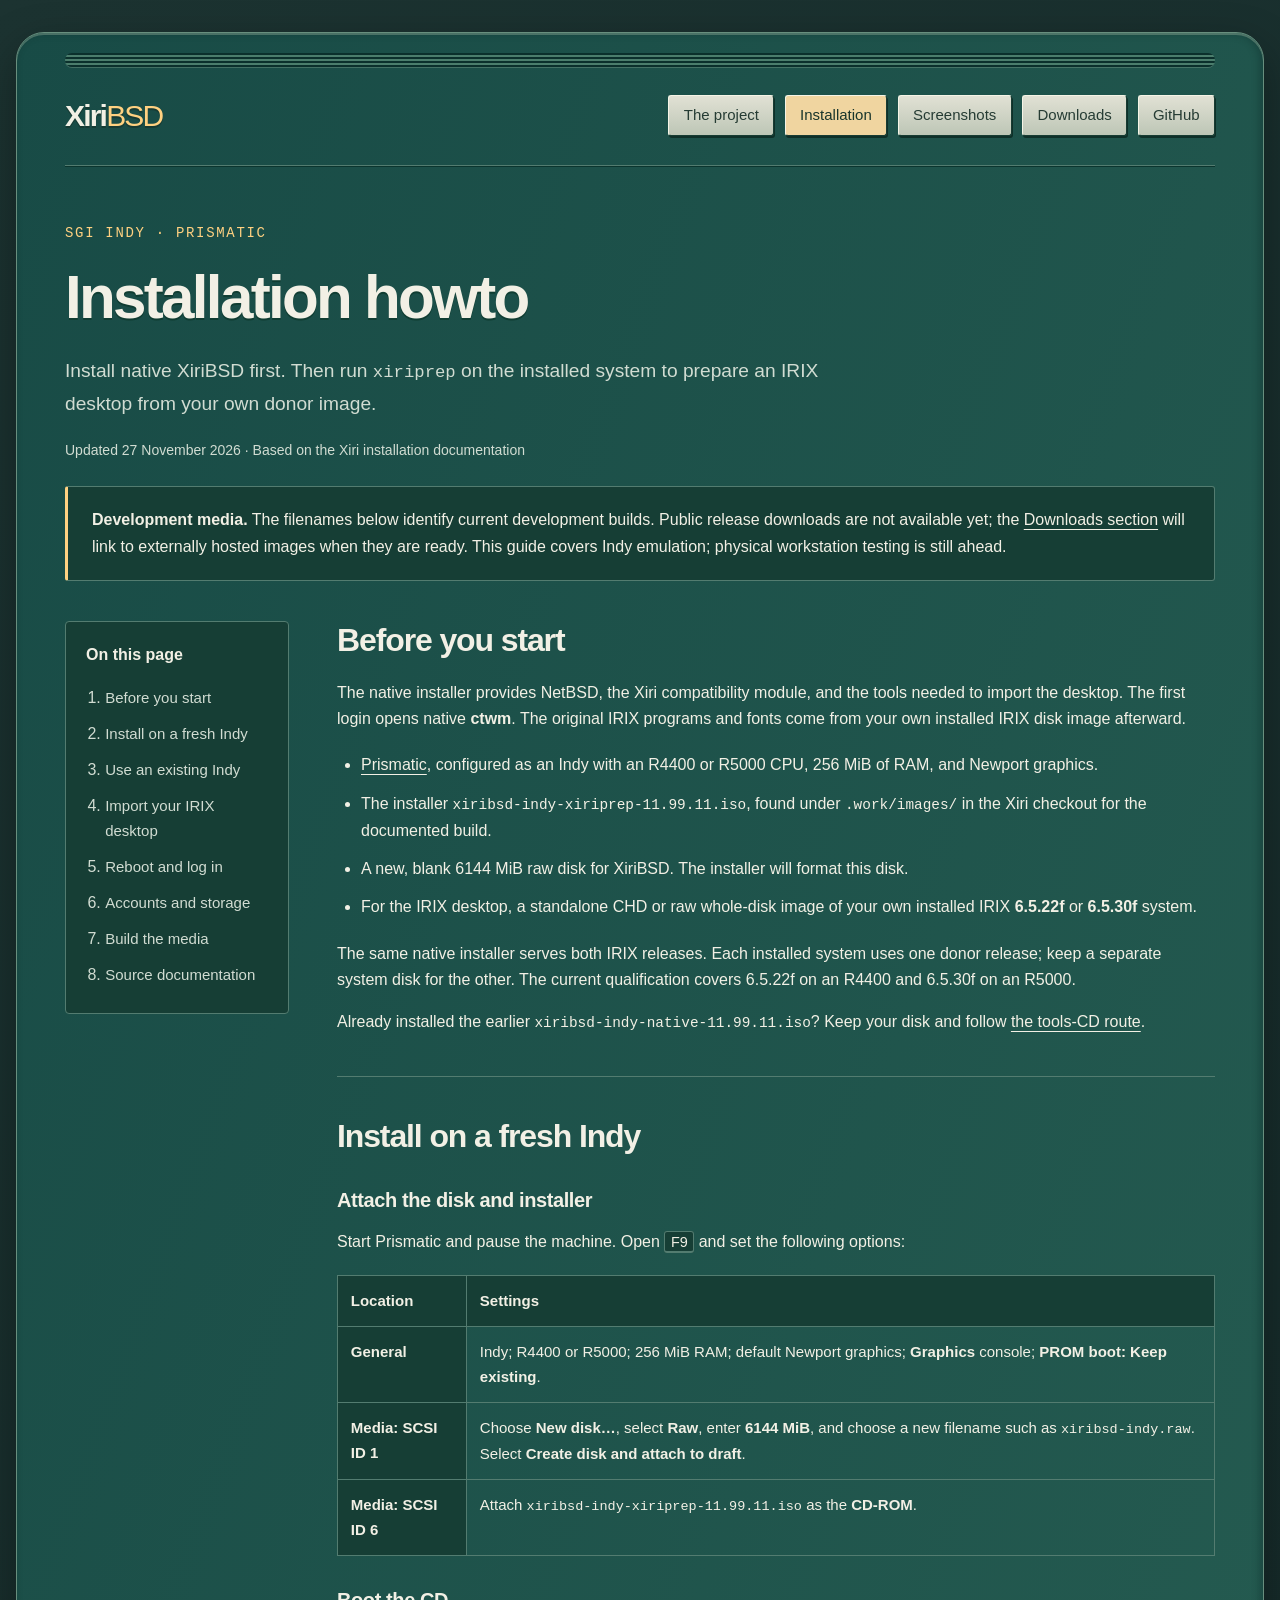
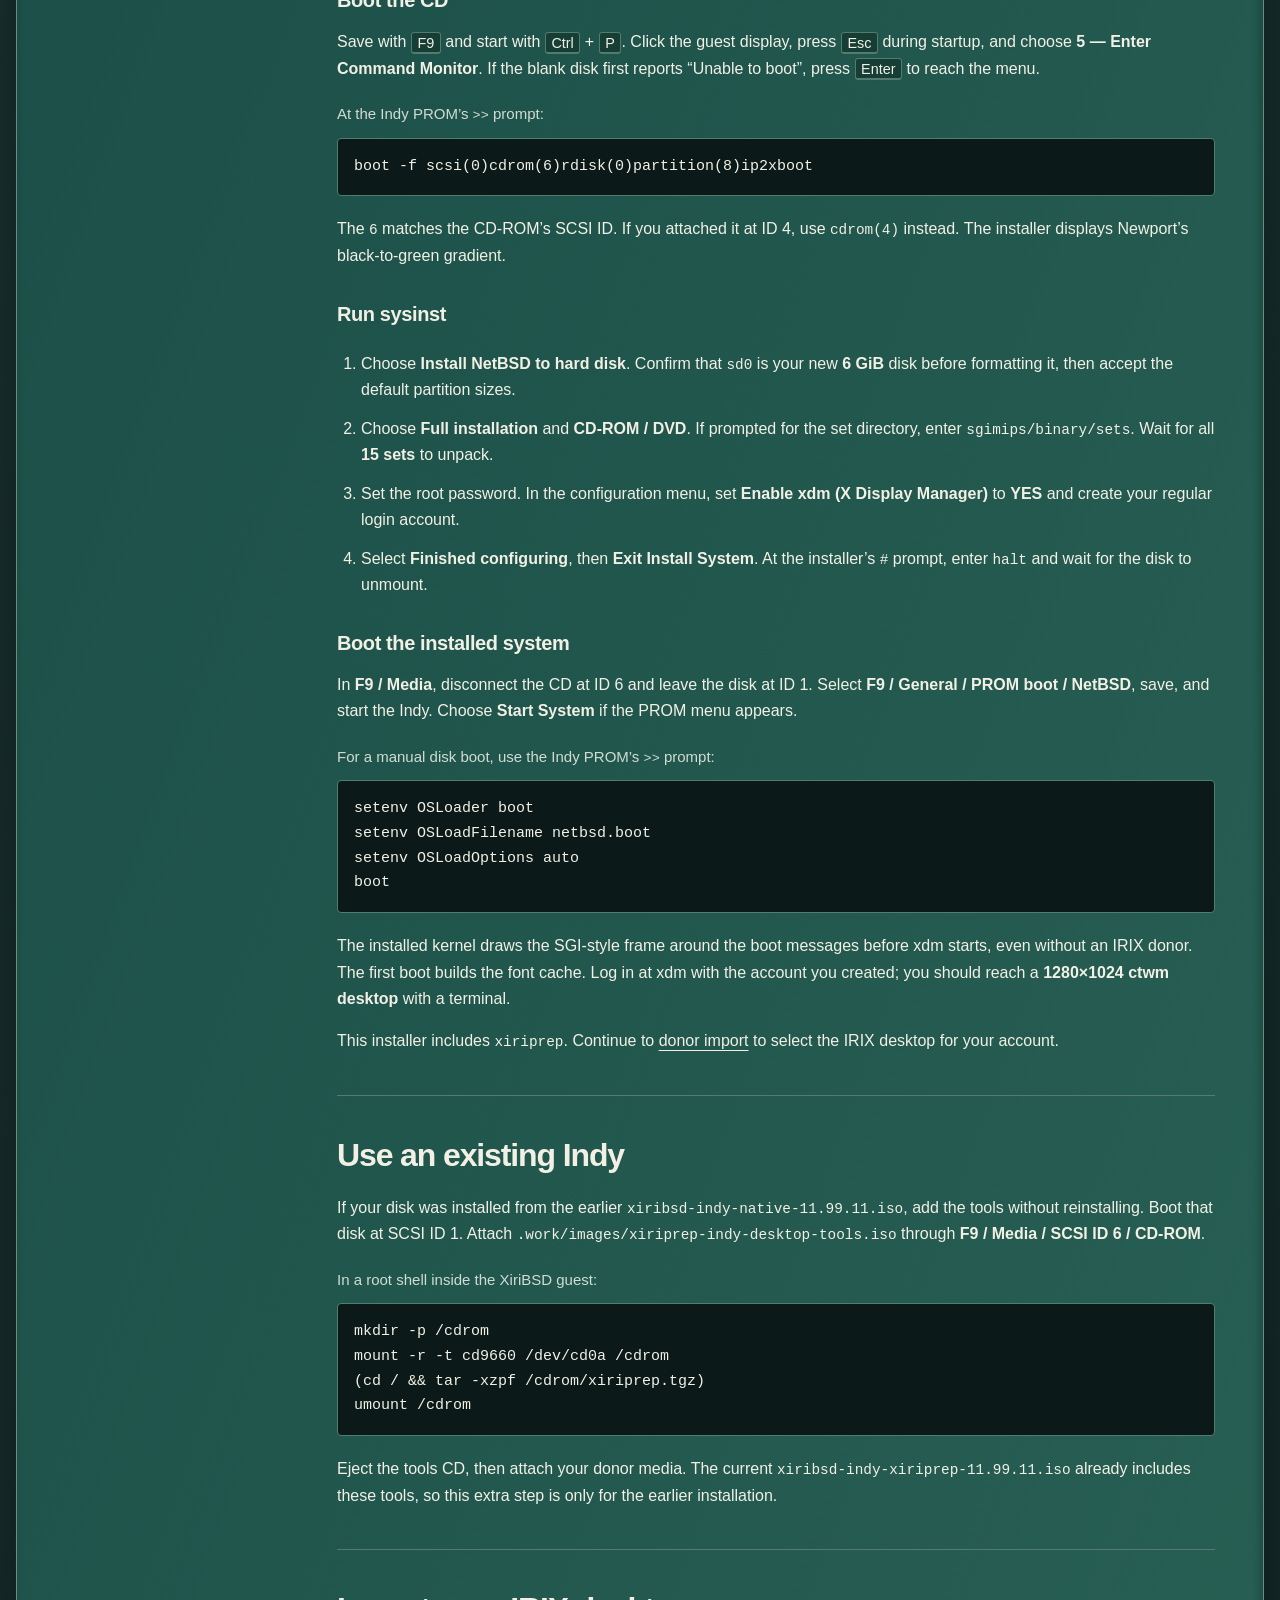
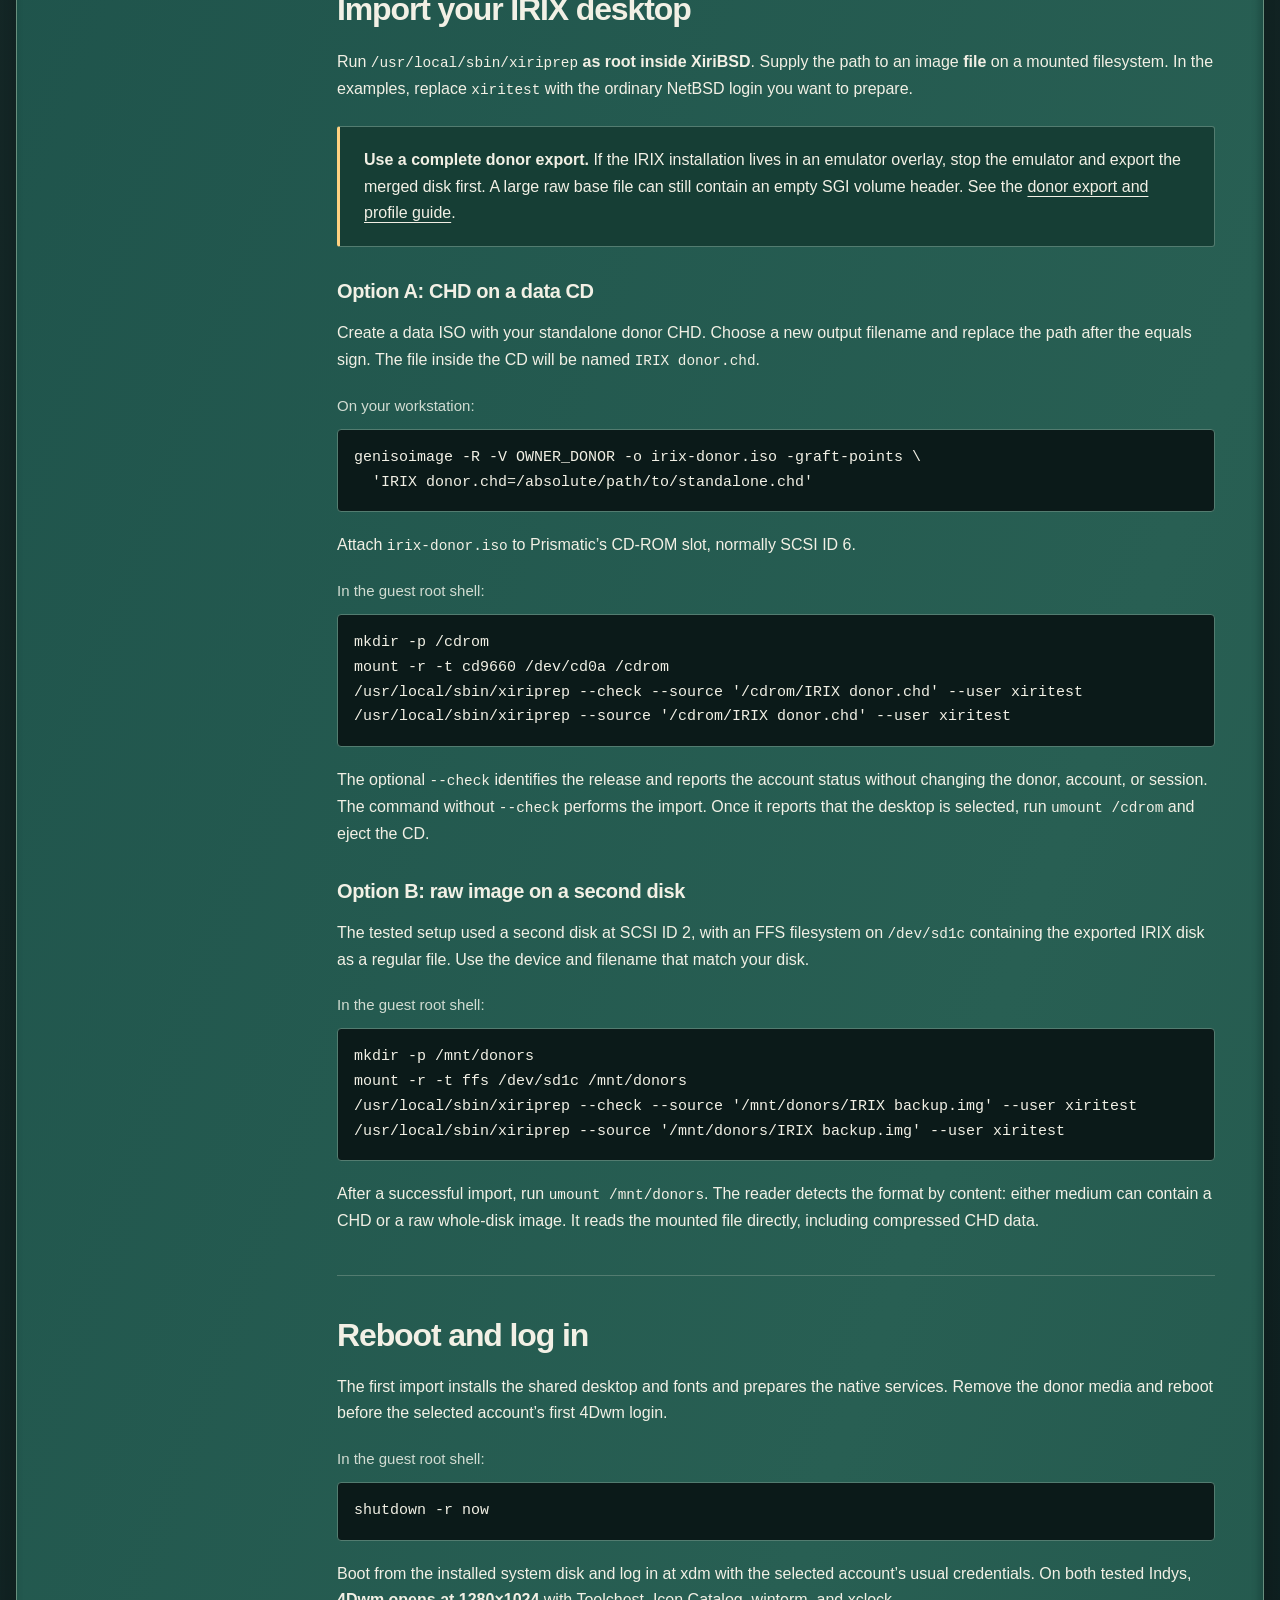
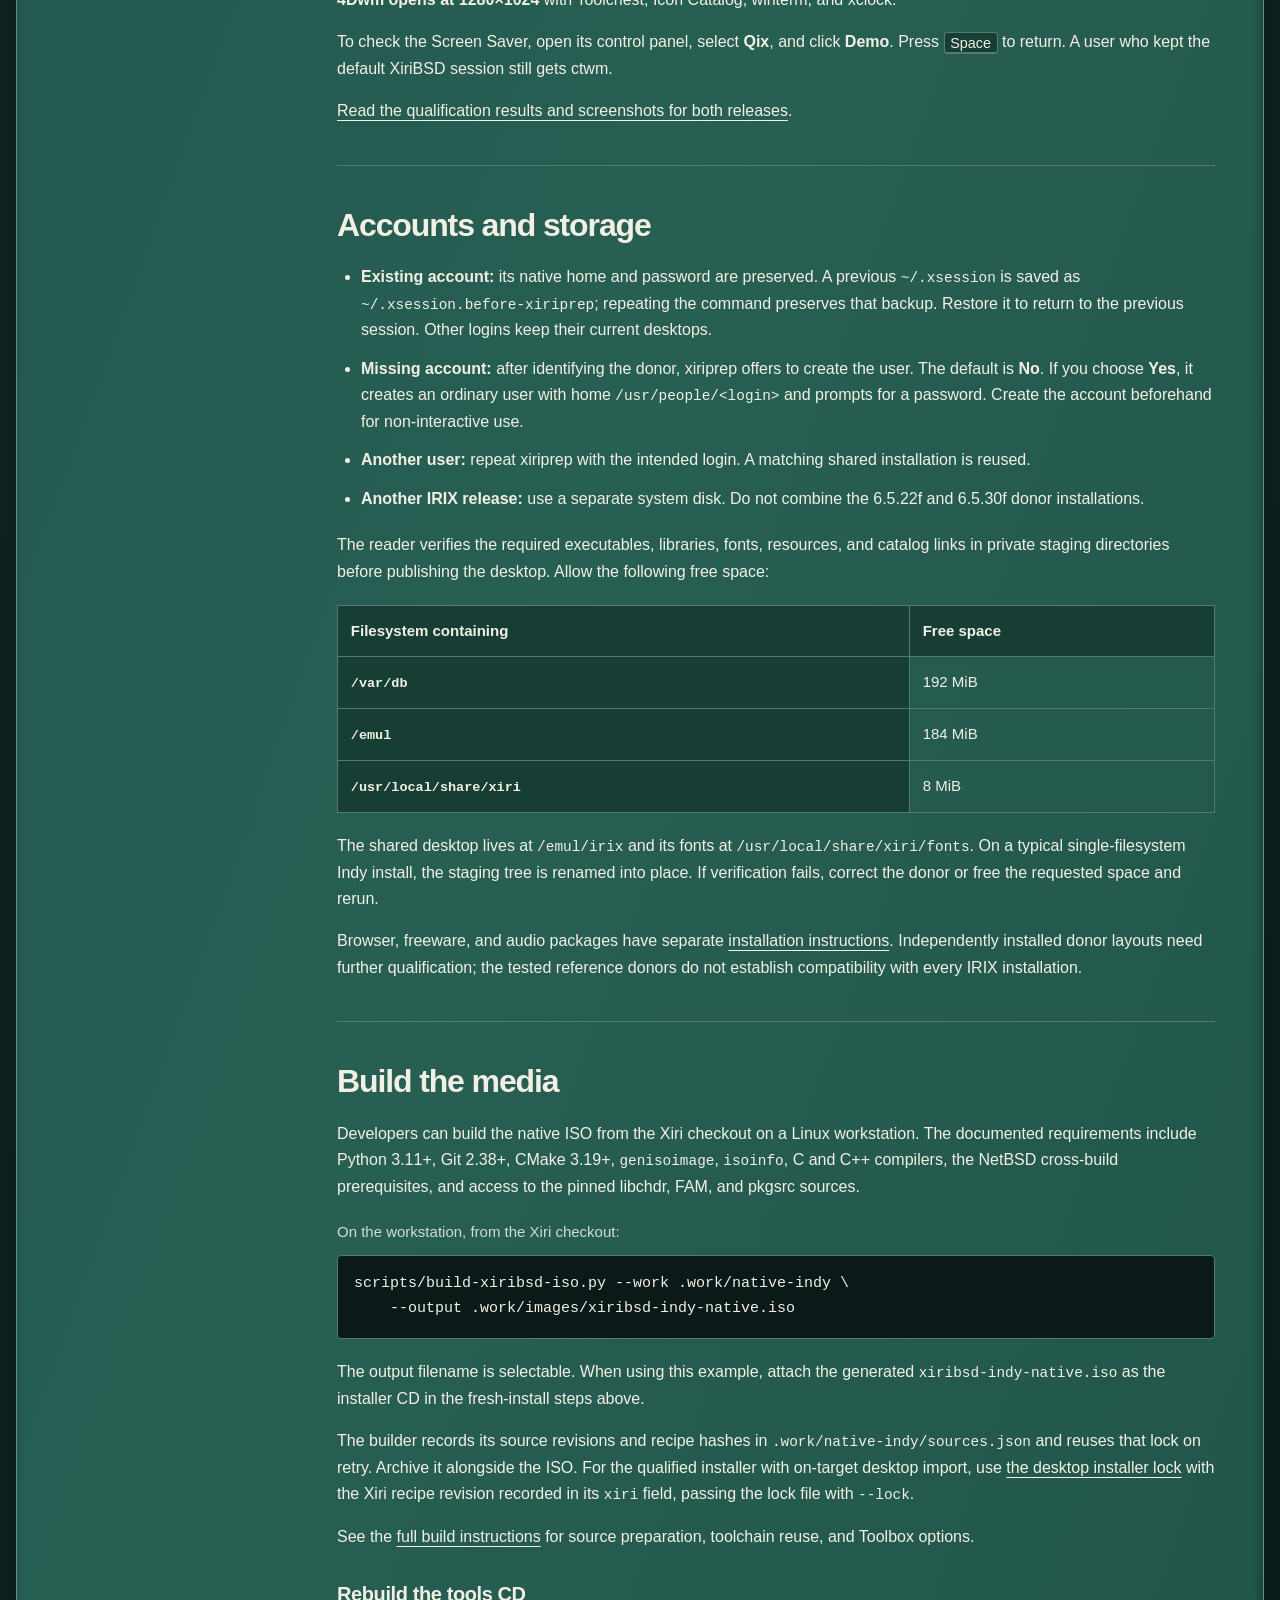
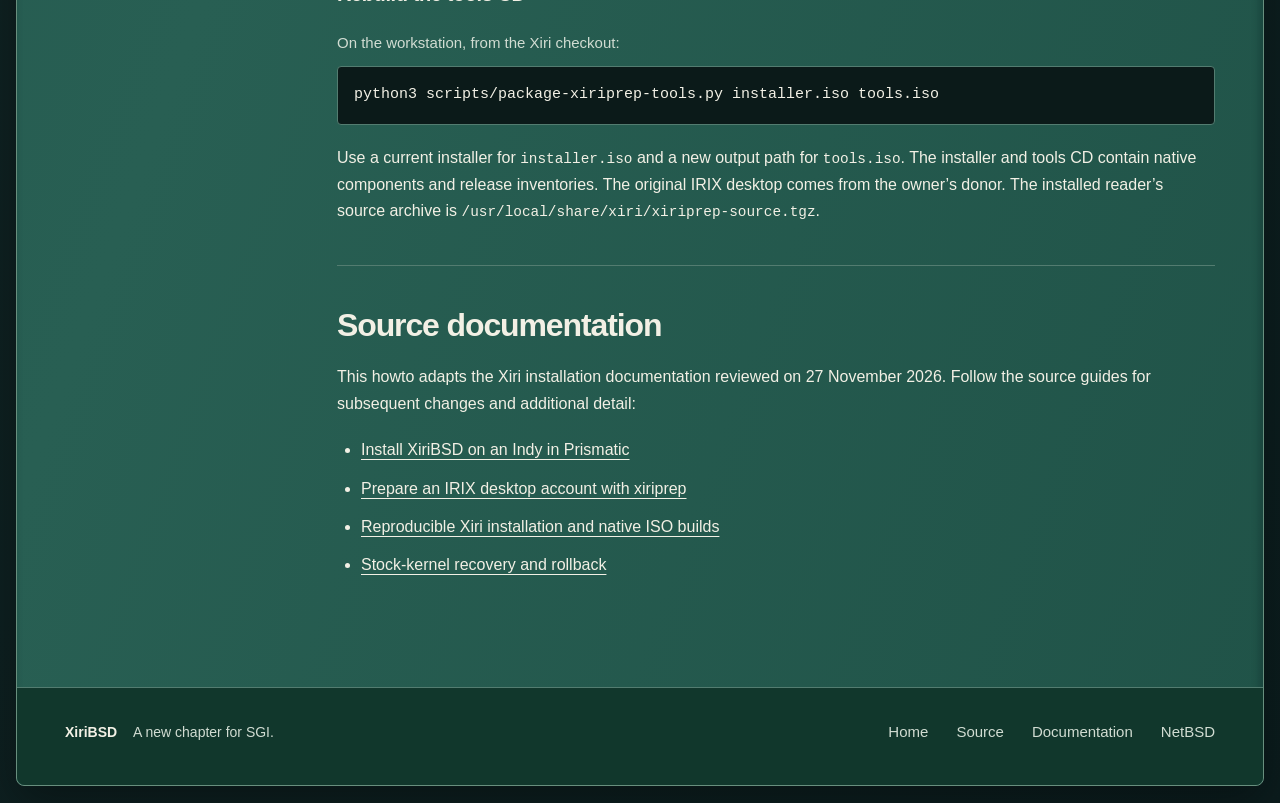
==== website/public/installation.html @ 78bfd9df "Publish installation howto based on current Xiri workflow" ====
<!doctype html>
<html lang="en">
  <head>
    <meta charset="utf-8">
    <meta name="viewport" content="width=device-width, initial-scale=1">
    <meta name="theme-color" content="#24594f">
    <meta name="description" content="Install XiriBSD on an emulated SGI Indy in Prismatic, then use xiriprep to prepare an IRIX desktop from your own installed donor image.">
    <meta property="og:type" content="article">
    <meta property="og:title" content="Installation howto — XiriBSD">
    <meta property="og:description" content="From a fresh Indy disk to native NetBSD and an IRIX desktop: Prismatic setup, installation, and xiriprep donor import.">
    <meta property="og:url" content="https://xiribsd.org/installation.html">
    <meta property="og:image" content="https://xiribsd.org/assets/xiri-logo.png">
    <link rel="canonical" href="https://xiribsd.org/installation.html">
    <link rel="icon" href="assets/xiri-logo.png" type="image/png">
    <link rel="stylesheet" href="assets/site.css">
    <title>Installation howto — XiriBSD</title>
  </head>
  <body>
    <a class="skip-link" href="#main">Skip to content</a>
    <div class="page">
      <header class="site-header">
        <a class="wordmark" href="./" aria-label="XiriBSD home">Xiri<span>BSD</span></a>
        <nav aria-label="Main navigation">
          <a href="./#project">The project</a>
          <a href="installation.html" aria-current="page">Installation</a>
          <a href="./#screenshots">Screenshots</a>
          <a href="./#downloads">Downloads</a>
          <a href="https://github.com/salvogendut/xiribsd">GitHub</a>
        </nav>
      </header>

      <main id="main" class="guide">
        <header class="guide-header">
          <p class="eyebrow">SGI Indy · Prismatic</p>
          <h1>Installation howto</h1>
          <p class="guide-summary">Install native XiriBSD first. Then run <code>xiriprep</code> on the installed system to prepare an IRIX desktop from your own donor image.</p>
          <p class="guide-meta">Updated <time datetime="2026-11-27">27 November 2026</time> · Based on the Xiri installation documentation</p>
          <div class="guide-notice">
            <p><strong>Development media.</strong> The filenames below identify current development builds. Public release downloads are not available yet; the <a href="./#downloads">Downloads section</a> will link to externally hosted images when they are ready. This guide covers Indy emulation; physical workstation testing is still ahead.</p>
          </div>
        </header>

        <div class="guide-layout">
          <nav class="guide-toc" aria-label="Installation guide contents">
            <p>On this page</p>
            <ol>
              <li><a href="#before-you-start">Before you start</a></li>
              <li><a href="#fresh-install">Install on a fresh Indy</a></li>
              <li><a href="#existing-indy">Use an existing Indy</a></li>
              <li><a href="#import-donor">Import your IRIX desktop</a></li>
              <li><a href="#first-login">Reboot and log in</a></li>
              <li><a href="#accounts-and-storage">Accounts and storage</a></li>
              <li><a href="#build-media">Build the media</a></li>
              <li><a href="#source-docs">Source documentation</a></li>
            </ol>
          </nav>

          <article class="guide-content" aria-label="XiriBSD installation instructions">
            <section class="guide-section" id="before-you-start" aria-labelledby="before-title">
              <h2 id="before-title">Before you start</h2>
              <p>The native installer provides NetBSD, the Xiri compatibility module, and the tools needed to import the desktop. The first login opens native <strong>ctwm</strong>. The original IRIX programs and fonts come from your own installed IRIX disk image afterward.</p>
              <ul>
                <li><a href="https://github.com/salvogendut/prismatic">Prismatic</a>, configured as an Indy with an R4400 or R5000 CPU, 256 MiB of RAM, and Newport graphics.</li>
                <li>The installer <code>xiribsd-indy-xiriprep-11.99.11.iso</code>, found under <code>.work/images/</code> in the Xiri checkout for the documented build.</li>
                <li>A new, blank 6144 MiB raw disk for XiriBSD. The installer will format this disk.</li>
                <li>For the IRIX desktop, a standalone CHD or raw whole-disk image of your own installed IRIX <strong>6.5.22f</strong> or <strong>6.5.30f</strong> system.</li>
              </ul>
              <p>The same native installer serves both IRIX releases. Each installed system uses one donor release; keep a separate system disk for the other. The current qualification covers 6.5.22f on an R4400 and 6.5.30f on an R5000.</p>
              <p>Already installed the earlier <code>xiribsd-indy-native-11.99.11.iso</code>? Keep your disk and follow <a href="#existing-indy">the tools-CD route</a>.</p>
            </section>

            <section class="guide-section" id="fresh-install" aria-labelledby="fresh-title">
              <h2 id="fresh-title">Install on a fresh Indy</h2>
              <h3>Attach the disk and installer</h3>
              <p>Start Prismatic and pause the machine. Open <kbd>F9</kbd> and set the following options:</p>
              <div class="table-scroll" tabindex="0" role="region" aria-label="Prismatic installation settings">
                <table class="guide-table">
                  <thead><tr><th scope="col">Location</th><th scope="col">Settings</th></tr></thead>
                  <tbody>
                    <tr><th scope="row">General</th><td>Indy; R4400 or R5000; 256 MiB RAM; default Newport graphics; <strong>Graphics</strong> console; <strong>PROM boot: Keep existing</strong>.</td></tr>
                    <tr><th scope="row">Media: SCSI ID 1</th><td>Choose <strong>New disk…</strong>, select <strong>Raw</strong>, enter <strong>6144 MiB</strong>, and choose a new filename such as <code>xiribsd-indy.raw</code>. Select <strong>Create disk and attach to draft</strong>.</td></tr>
                    <tr><th scope="row">Media: SCSI ID 6</th><td>Attach <code>xiribsd-indy-xiriprep-11.99.11.iso</code> as the <strong>CD-ROM</strong>.</td></tr>
                  </tbody>
                </table>
              </div>
              <h3>Boot the CD</h3>
              <p>Save with <kbd>F9</kbd> and start with <kbd>Ctrl</kbd> + <kbd>P</kbd>. Click the guest display, press <kbd>Esc</kbd> during startup, and choose <strong>5 — Enter Command Monitor</strong>. If the blank disk first reports “Unable to boot”, press <kbd>Enter</kbd> to reach the menu.</p>
              <p class="command-context">At the Indy PROM’s <code>&gt;&gt;</code> prompt:</p>
              <pre tabindex="0"><code class="language-text">boot -f scsi(0)cdrom(6)rdisk(0)partition(8)ip2xboot</code></pre>
              <p>The <code>6</code> matches the CD-ROM’s SCSI ID. If you attached it at ID 4, use <code>cdrom(4)</code> instead. The installer displays Newport’s black-to-green gradient.</p>
              <h3>Run sysinst</h3>
              <ol>
                <li>Choose <strong>Install NetBSD to hard disk</strong>. Confirm that <code>sd0</code> is your new <strong>6 GiB</strong> disk before formatting it, then accept the default partition sizes.</li>
                <li>Choose <strong>Full installation</strong> and <strong>CD-ROM / DVD</strong>. If prompted for the set directory, enter <code>sgimips/binary/sets</code>. Wait for all <strong>15 sets</strong> to unpack.</li>
                <li>Set the root password. In the configuration menu, set <strong>Enable xdm (X Display Manager)</strong> to <strong>YES</strong> and create your regular login account.</li>
                <li>Select <strong>Finished configuring</strong>, then <strong>Exit Install System</strong>. At the installer’s <code>#</code> prompt, enter <code>halt</code> and wait for the disk to unmount.</li>
              </ol>
              <h3>Boot the installed system</h3>
              <p>In <strong>F9 / Media</strong>, disconnect the CD at ID 6 and leave the disk at ID 1. Select <strong>F9 / General / PROM boot / NetBSD</strong>, save, and start the Indy. Choose <strong>Start System</strong> if the PROM menu appears.</p>
              <p class="command-context">For a manual disk boot, use the Indy PROM’s <code>&gt;&gt;</code> prompt:</p>
              <pre tabindex="0"><code class="language-text">setenv OSLoader boot
setenv OSLoadFilename netbsd.boot
setenv OSLoadOptions auto
boot</code></pre>
              <p>The installed kernel draws the SGI-style frame around the boot messages before xdm starts, even without an IRIX donor. The first boot builds the font cache. Log in at xdm with the account you created; you should reach a <strong>1280×1024 ctwm desktop</strong> with a terminal.</p>
              <p>This installer includes <code>xiriprep</code>. Continue to <a href="#import-donor">donor import</a> to select the IRIX desktop for your account.</p>
            </section>

            <section class="guide-section" id="existing-indy" aria-labelledby="existing-title">
              <h2 id="existing-title">Use an existing Indy</h2>
              <p>If your disk was installed from the earlier <code>xiribsd-indy-native-11.99.11.iso</code>, add the tools without reinstalling. Boot that disk at SCSI ID 1. Attach <code>.work/images/xiriprep-indy-desktop-tools.iso</code> through <strong>F9 / Media / SCSI ID 6 / CD-ROM</strong>.</p>
              <p class="command-context">In a root shell inside the XiriBSD guest:</p>
              <pre tabindex="0"><code class="language-sh">mkdir -p /cdrom
mount -r -t cd9660 /dev/cd0a /cdrom
(cd / &amp;&amp; tar -xzpf /cdrom/xiriprep.tgz)
umount /cdrom</code></pre>
              <p>Eject the tools CD, then attach your donor media. The current <code>xiribsd-indy-xiriprep-11.99.11.iso</code> already includes these tools, so this extra step is only for the earlier installation.</p>
            </section>

            <section class="guide-section" id="import-donor" aria-labelledby="donor-title">
              <h2 id="donor-title">Import your IRIX desktop</h2>
              <p>Run <code>/usr/local/sbin/xiriprep</code> <strong>as root inside XiriBSD</strong>. Supply the path to an image <strong>file</strong> on a mounted filesystem. In the examples, replace <code>xiritest</code> with the ordinary NetBSD login you want to prepare.</p>
              <div class="guide-notice">
                <p><strong>Use a complete donor export.</strong> If the IRIX installation lives in an emulator overlay, stop the emulator and export the merged disk first. A large raw base file can still contain an empty SGI volume header. See the <a href="https://github.com/salvogendut/xiri/blob/main/profiles/README.md">donor export and profile guide</a>.</p>
              </div>
              <h3>Option A: CHD on a data CD</h3>
              <p>Create a data ISO with your standalone donor CHD. Choose a new output filename and replace the path after the equals sign. The file inside the CD will be named <code>IRIX donor.chd</code>.</p>
              <p class="command-context">On your workstation:</p>
              <pre tabindex="0"><code class="language-sh">genisoimage -R -V OWNER_DONOR -o irix-donor.iso -graft-points \
  'IRIX donor.chd=/absolute/path/to/standalone.chd'</code></pre>
              <p>Attach <code>irix-donor.iso</code> to Prismatic’s CD-ROM slot, normally SCSI ID 6.</p>
              <p class="command-context">In the guest root shell:</p>
              <pre tabindex="0"><code class="language-sh">mkdir -p /cdrom
mount -r -t cd9660 /dev/cd0a /cdrom
/usr/local/sbin/xiriprep --check --source '/cdrom/IRIX donor.chd' --user xiritest
/usr/local/sbin/xiriprep --source '/cdrom/IRIX donor.chd' --user xiritest</code></pre>
              <p>The optional <code>--check</code> identifies the release and reports the account status without changing the donor, account, or session. The command without <code>--check</code> performs the import. Once it reports that the desktop is selected, run <code>umount /cdrom</code> and eject the CD.</p>
              <h3>Option B: raw image on a second disk</h3>
              <p>The tested setup used a second disk at SCSI ID 2, with an FFS filesystem on <code>/dev/sd1c</code> containing the exported IRIX disk as a regular file. Use the device and filename that match your disk.</p>
              <p class="command-context">In the guest root shell:</p>
              <pre tabindex="0"><code class="language-sh">mkdir -p /mnt/donors
mount -r -t ffs /dev/sd1c /mnt/donors
/usr/local/sbin/xiriprep --check --source '/mnt/donors/IRIX backup.img' --user xiritest
/usr/local/sbin/xiriprep --source '/mnt/donors/IRIX backup.img' --user xiritest</code></pre>
              <p>After a successful import, run <code>umount /mnt/donors</code>. The reader detects the format by content: either medium can contain a CHD or a raw whole-disk image. It reads the mounted file directly, including compressed CHD data.</p>
            </section>

            <section class="guide-section" id="first-login" aria-labelledby="login-title">
              <h2 id="login-title">Reboot and log in</h2>
              <p>The first import installs the shared desktop and fonts and prepares the native services. Remove the donor media and reboot before the selected account’s first 4Dwm login.</p>
              <p class="command-context">In the guest root shell:</p>
              <pre tabindex="0"><code class="language-sh">shutdown -r now</code></pre>
              <p>Boot from the installed system disk and log in at xdm with the selected account’s usual credentials. On both tested Indys, <strong>4Dwm opens at 1280×1024</strong> with Toolchest, Icon Catalog, winterm, and xclock.</p>
              <p>To check the Screen Saver, open its control panel, select <strong>Qix</strong>, and click <strong>Demo</strong>. Press <kbd>Space</kbd> to return. A user who kept the default XiriBSD session still gets ctwm.</p>
              <p><a href="https://github.com/salvogendut/xiri/blob/main/docs/results/2026-11-27-xiriprep-desktop.md">Read the qualification results and screenshots for both releases</a>.</p>
            </section>

            <section class="guide-section" id="accounts-and-storage" aria-labelledby="accounts-title">
              <h2 id="accounts-title">Accounts and storage</h2>
              <ul>
                <li><strong>Existing account:</strong> its native home and password are preserved. A previous <code>~/.xsession</code> is saved as <code>~/.xsession.before-xiriprep</code>; repeating the command preserves that backup. Restore it to return to the previous session. Other logins keep their current desktops.</li>
                <li><strong>Missing account:</strong> after identifying the donor, xiriprep offers to create the user. The default is <strong>No</strong>. If you choose <strong>Yes</strong>, it creates an ordinary user with home <code>/usr/people/&lt;login&gt;</code> and prompts for a password. Create the account beforehand for non-interactive use.</li>
                <li><strong>Another user:</strong> repeat xiriprep with the intended login. A matching shared installation is reused.</li>
                <li><strong>Another IRIX release:</strong> use a separate system disk. Do not combine the 6.5.22f and 6.5.30f donor installations.</li>
              </ul>
              <p>The reader verifies the required executables, libraries, fonts, resources, and catalog links in private staging directories before publishing the desktop. Allow the following free space:</p>
              <div class="table-scroll" tabindex="0" role="region" aria-label="Free space for donor import">
                <table class="guide-table">
                  <thead><tr><th scope="col">Filesystem containing</th><th scope="col">Free space</th></tr></thead>
                  <tbody>
                    <tr><th scope="row"><code>/var/db</code></th><td>192 MiB</td></tr>
                    <tr><th scope="row"><code>/emul</code></th><td>184 MiB</td></tr>
                    <tr><th scope="row"><code>/usr/local/share/xiri</code></th><td>8 MiB</td></tr>
                  </tbody>
                </table>
              </div>
              <p>The shared desktop lives at <code>/emul/irix</code> and its fonts at <code>/usr/local/share/xiri/fonts</code>. On a typical single-filesystem Indy install, the staging tree is renamed into place. If verification fails, correct the donor or free the requested space and rerun.</p>
              <p>Browser, freeware, and audio packages have separate <a href="https://github.com/salvogendut/xiri/blob/main/docs/IRIX-SOFTWARE.md">installation instructions</a>. Independently installed donor layouts need further qualification; the tested reference donors do not establish compatibility with every IRIX installation.</p>
            </section>

            <section class="guide-section" id="build-media" aria-labelledby="build-title">
              <h2 id="build-title">Build the media</h2>
              <p>Developers can build the native ISO from the Xiri checkout on a Linux workstation. The documented requirements include Python 3.11+, Git 2.38+, CMake 3.19+, <code>genisoimage</code>, <code>isoinfo</code>, C and C++ compilers, the NetBSD cross-build prerequisites, and access to the pinned libchdr, FAM, and pkgsrc sources.</p>
              <p class="command-context">On the workstation, from the Xiri checkout:</p>
              <pre tabindex="0"><code class="language-sh">scripts/build-xiribsd-iso.py --work .work/native-indy \
    --output .work/images/xiribsd-indy-native.iso</code></pre>
              <p>The output filename is selectable. When using this example, attach the generated <code>xiribsd-indy-native.iso</code> as the installer CD in the fresh-install steps above.</p>
              <p>The builder records its source revisions and recipe hashes in <code>.work/native-indy/sources.json</code> and reuses that lock on retry. Archive it alongside the ISO. For the qualified installer with on-target desktop import, use <a href="https://github.com/salvogendut/xiri/blob/main/lab/native-iso/indy-xiriprep-20261127.json">the desktop installer lock</a> with the Xiri recipe revision recorded in its <code>xiri</code> field, passing the lock file with <code>--lock</code>.</p>
              <p>See the <a href="https://github.com/salvogendut/xiri/blob/main/docs/XIRI-INSTALLATION.md#build-the-native-indy-iso">full build instructions</a> for source preparation, toolchain reuse, and Toolbox options.</p>
              <h3>Rebuild the tools CD</h3>
              <p class="command-context">On the workstation, from the Xiri checkout:</p>
              <pre tabindex="0"><code class="language-sh">python3 scripts/package-xiriprep-tools.py installer.iso tools.iso</code></pre>
              <p>Use a current installer for <code>installer.iso</code> and a new output path for <code>tools.iso</code>. The installer and tools CD contain native components and release inventories. The original IRIX desktop comes from the owner’s donor. The installed reader’s source archive is <code>/usr/local/share/xiri/xiriprep-source.tgz</code>.</p>
            </section>

            <section class="guide-section" id="source-docs" aria-labelledby="sources-title">
              <h2 id="sources-title">Source documentation</h2>
              <p>This howto adapts the Xiri installation documentation reviewed on 27 November 2026. Follow the source guides for subsequent changes and additional detail:</p>
              <ul>
                <li><a href="https://github.com/salvogendut/xiri/blob/main/docs/INSTALL-INDY-PRISMATIC.md">Install XiriBSD on an Indy in Prismatic</a></li>
                <li><a href="https://github.com/salvogendut/xiri/blob/main/docs/XIRIPREP.md">Prepare an IRIX desktop account with xiriprep</a></li>
                <li><a href="https://github.com/salvogendut/xiri/blob/main/docs/XIRI-INSTALLATION.md">Reproducible Xiri installation and native ISO builds</a></li>
                <li><a href="https://github.com/salvogendut/xiri/blob/main/docs/NATIVE-PACKAGE.md#switching-between-the-stock-and-xiri-kernels">Stock-kernel recovery and rollback</a></li>
              </ul>
            </section>
          </article>
        </div>
      </main>

      <footer>
        <p><span class="footer-brand">XiriBSD</span> A new chapter for SGI.</p>
        <nav aria-label="Project resources">
          <a href="./">Home</a>
          <a href="https://github.com/salvogendut/xiribsd">Source</a>
          <a href="https://github.com/salvogendut/xiribsd/blob/main/DESIGN.md">Documentation</a>
          <a href="https://www.netbsd.org/">NetBSD</a>
        </nav>
      </footer>
    </div>
  </body>
</html>
---- website/public/assets/site.css ----
:root {
  color-scheme: dark;
  /* Octane-inspired teal casing, charcoal recesses and warm gray controls. */
  --background: #102827;
  --text: #f2f0e5;
  --muted: #d1dcd2;
  --line: #537c70;
  --accent: #ffd181;
  --gutter: 3rem;
  font-family: "Helvetica Neue", Helvetica, Arial, sans-serif;
  font-size: 100%;
  line-height: 1.65;
  background: var(--background);
  color: var(--text);
}

* { box-sizing: border-box; }
body { margin: 0; padding: 2rem 1rem; background: linear-gradient(135deg, #1c3331, #0b1c1d); min-height: 100vh; }
a { color: inherit; text-underline-offset: 0.25em; }
a:hover { color: var(--accent); }
a:focus-visible { outline: 2px solid var(--accent); outline-offset: 6px; }
p, h1, h2, h3, figure { margin: 0; }
.page { max-width: 1264px; padding: 0 var(--gutter); margin: 0 auto; background: linear-gradient(110deg, #184b46, #285f53 65%, #205348); border: 1px solid #688f7e; border-radius: 28px 28px 8px 8px; box-shadow: inset 0 2px 0 #b0c5ae55, inset -3px 0 9px #061e1e55, 0 16px 45px #0005; }
.page::before { content: ""; display: block; height: 14px; margin-top: 1.25rem; border-radius: 8px; background: repeating-linear-gradient(to bottom, #0b302c 0, #0b302c 2px, #4b7d6c 2px, #4b7d6c 4px); box-shadow: 0 1px 0 #97b39b55; }
.skip-link { position: absolute; top: -8rem; left: 1rem; z-index: 2; background: var(--text); color: var(--background); padding: 0.75rem 1.25rem; }
.skip-link:focus { top: 1rem; }
.site-header { display: flex; align-items: center; justify-content: space-between; gap: 2rem; padding: 1.5rem 0; border-bottom: 1px solid var(--line); box-shadow: 0 1px 0 #0b352e; }
.wordmark { font-family: "Trebuchet MS", Helvetica, sans-serif; font-size: 1.875rem; font-weight: 700; letter-spacing: -0.06em; text-decoration: none; text-shadow: 0 2px 0 #173b34; }
.wordmark span { color: var(--accent); font-weight: 400; }
nav { display: flex; flex-wrap: wrap; gap: 1.75rem; }
nav a { font-size: 0.9375rem; color: var(--muted); text-decoration: none; }
.site-header nav { gap: 0.65rem; }
.site-header nav a { display: block; padding: 0.45rem 0.9rem; color: #263c34; background: linear-gradient(#e1e1d4, #bdc6b6); border: 1px solid; border-color: #f5f4e6 #183c33 #183c33 #f5f4e6; border-radius: 3px; box-shadow: 1px 2px 0 #0e3029; }
.site-header nav a:hover { background: #f0d5a0; color: #18352b; }
.site-header nav a:active { border-color: #183c33 #f5f4e6 #f5f4e6 #183c33; box-shadow: none; }
.hero { display: grid; grid-template-columns: 1.1fr 1fr; align-items: center; gap: 1rem; min-height: 640px; padding: 5rem 0; }
.hero-copy { position: relative; z-index: 1; }
.eyebrow { color: var(--accent); font-family: ui-monospace, "Cascadia Code", monospace; font-size: 0.875rem; letter-spacing: 0.12em; text-transform: uppercase; margin-bottom: 1.35rem; }
h1 { font-family: "Trebuchet MS", Helvetica, sans-serif; font-size: clamp(2.5rem, 4.7vw, 4rem); font-weight: 600; line-height: 1.08; letter-spacing: -0.045em; text-shadow: 0 2px 0 #103d32; }
.intro { font-size: 1.3rem; line-height: 1.5; margin-top: 1.8rem; }
.hero-description { max-width: 34rem; color: var(--muted); margin-top: 1rem; }
.button { display: inline-flex; align-items: center; justify-content: center; min-height: 48px; background: linear-gradient(#e7e6d8, #bdc7b7); color: #20392f; text-decoration: none; font-size: 0.9375rem; font-weight: 650; padding: 0.75rem 1.3rem; border: 2px solid; border-color: #f4f3e2 #153c2f #153c2f #f4f3e2; border-radius: 4px; margin-top: 2rem; box-shadow: 2px 3px 0 #0e3027; }
.button:hover { color: #20392f; background: #f0d5a0; }
.button:active { border-color: #153c2f #f4f3e2 #f4f3e2 #153c2f; box-shadow: none; }
.hero-art { margin: 0 0 0 1rem; padding: 0.5rem; background: #0b1a19; border: 2px solid; border-color: #0b2c23 #6c927c #6c927c #0b2c23; border-radius: 22px 22px 6px 6px; box-shadow: inset 0 2px 9px #0008; overflow: hidden; }
.hero-art img { display: block; width: 100%; height: auto; border-radius: 14px 14px 2px 2px; }
.section { border-top: 1px solid var(--line); box-shadow: inset 0 1px 0 #123d31; padding: 4.5rem 0; scroll-margin-top: 2rem; }
h2 { font-size: clamp(1.75rem, 3vw, 2.4rem); font-weight: 550; line-height: 1.2; letter-spacing: -0.035em; }
.project, .downloads { display: grid; grid-template-columns: 1fr 1.5fr; gap: 4rem; }
.project-copy p + p { margin-top: 1.25rem; }
.project-copy p, .section-heading > p { color: var(--muted); }
strong { font-weight: 550; color: var(--text); }
.text-link { display: inline-block; margin-top: 1.5rem; font-size: 0.9375rem; }
.section-heading { display: grid; grid-template-columns: 1fr 1.5fr; gap: 4rem; align-items: start; }
.machine-list { list-style: none; display: grid; grid-template-columns: repeat(4, 1fr); padding: 0; margin: 2.5rem 0 0; background: #163e35; border: 1px solid; border-color: #0c2c22 #698e77 #698e77 #0c2c22; border-radius: 4px; }
.machine-list li { font-size: 1.5rem; padding: 1.5rem 1.25rem; border-left: 1px solid var(--line); }
.machine-list li:first-child { border-left: 0; }
.machine-list span { display: block; margin-top: 0.3rem; font-size: 0.875rem; color: var(--muted); }
.screenshot-grid { display: grid; grid-template-columns: repeat(2, minmax(0, 1fr)); gap: 1.5rem; margin-top: 2.5rem; }
.screenshot { min-width: 0; padding: 0.5rem; background: #163e35; border: 1px solid; border-color: #698e77 #0c2c22 #0c2c22 #698e77; border-radius: 5px; }
.screenshot-image { display: block; overflow: hidden; background: #0b1a19; border: 1px solid #0c2c22; border-radius: 2px; cursor: zoom-in; }
.screenshot-image:hover { border-color: var(--accent); }
.screenshot-image:focus-visible { outline-offset: 3px; }
.screenshot img { display: block; width: 100%; height: auto; }
.screenshot figcaption { padding: 1rem 0.5rem 0.5rem; }
.screenshot h3 { margin: 0; font-size: 1.125rem; font-weight: 600; letter-spacing: 0; }
.screenshot figcaption p { margin-top: 0.3rem; color: var(--muted); font-size: 0.9375rem; }
.download-placeholder { border: 2px solid; border-color: #f1f1df #103b2c #103b2c #f1f1df; border-radius: 5px; padding: 2rem; background: linear-gradient(120deg, #d9dccf, #bdccba); color: #233b30; box-shadow: 3px 4px 0 #12392b; }
.release-status { display: inline-block; font-size: 0.875rem; color: #392d19; background: #f1d5a1; border: 1px solid; border-color: #9b8b69 #f9ebcb #f9ebcb #9b8b69; border-radius: 2px; padding: 0.2rem 0.65rem; }
h3 { margin: 1.25rem 0 0.65rem; font-size: 1.4rem; font-weight: 550; letter-spacing: -0.02em; }
.download-placeholder p { color: #3b5042; max-width: 30rem; }
.download-placeholder a:hover { color: #153f32; }
.download-placeholder a:focus-visible { outline-color: #234f3c; }
footer { display: flex; align-items: center; justify-content: space-between; flex-wrap: wrap; gap: 1.5rem; border-top: 1px solid var(--line); margin: 0 calc(-1 * var(--gutter)); padding: 2rem var(--gutter) 2.5rem; background: #11372c; border-radius: 0 0 8px 8px; color: var(--muted); font-size: 0.875rem; }
.footer-brand { color: var(--text); font-weight: 650; margin-right: 0.8rem; }

.site-header nav a[aria-current="page"] { background: #f0d5a0; color: #18352b; }
.guide { padding-bottom: 3rem; }
.guide-header { padding: 3.5rem 0 2.5rem; }
.guide-summary { max-width: 48rem; margin-top: 1.5rem; color: var(--muted); font-size: 1.2rem; }
.guide-meta { margin-top: 1.25rem; color: var(--muted); font-size: 0.875rem; }
.guide-notice { margin-top: 1.5rem; padding: 1.25rem 1.5rem; background: #163e35; border: 1px solid var(--line); border-left: 3px solid var(--accent); border-radius: 3px; }
.guide-layout { display: grid; grid-template-columns: 14rem minmax(0, 1fr); gap: 3rem; align-items: start; }
.guide-toc { display: block; position: sticky; top: 2rem; padding: 1.25rem; background: #163e35; border: 1px solid var(--line); border-radius: 4px; }
.guide-toc > p { font-weight: 600; }
.guide-toc ol { margin: 0.75rem 0 0; padding-left: 1.2rem; color: var(--muted); }
.guide-toc a { display: block; padding: 0.35rem 0; font-size: 0.9375rem; }
.guide-toc a:hover { text-decoration: underline; }
.guide-content { min-width: 0; }
.guide-section { padding: 2.5rem 0; border-top: 1px solid var(--line); scroll-margin-top: 2rem; }
.guide-section:first-child { padding-top: 0; border-top: 0; }
.guide-section h2 { margin-bottom: 1.25rem; font-size: clamp(1.6rem, 3vw, 2rem); }
.guide-section h3 { margin: 1.75rem 0 0.75rem; font-size: 1.25rem; }
.guide-section p + p { margin-top: 1rem; }
.guide-section ul, .guide-section ol { padding-left: 1.5rem; margin: 1.25rem 0; }
.guide-section li + li { margin-top: 0.75rem; }
.guide p, .guide li, .guide td { overflow-wrap: anywhere; }
.guide code { font-family: ui-monospace, "Cascadia Code", monospace; font-size: 0.9em; }
.guide kbd { padding: 0.1rem 0.35rem; border: 1px solid var(--line); border-bottom-width: 2px; border-radius: 3px; background: #163e35; font: inherit; font-size: 0.9em; }
.guide .command-context { margin-top: 1.25rem; color: var(--muted); font-size: 0.9375rem; }
.guide pre { max-width: 100%; margin: 0.65rem 0 1.25rem; padding: 1rem; overflow-x: auto; border: 1px solid var(--line); border-radius: 4px; background: #0b1a19; font-size: 0.9375rem; line-height: 1.65; }
.guide pre code { font-size: 1em; overflow-wrap: normal; }
.guide pre:focus-visible, .table-scroll:focus-visible { outline: 2px solid var(--accent); outline-offset: 4px; }
.table-scroll { overflow-x: auto; margin: 1.25rem 0; }
.guide-table { width: 100%; border-collapse: collapse; font-size: 0.9375rem; }
.guide-table th, .guide-table td { padding: 0.8rem; border: 1px solid var(--line); text-align: left; vertical-align: top; }
.guide-table th { background: #163e35; font-weight: 600; }

@media (max-width: 800px) {
  :root { --gutter: 1.5rem; }
  body { padding: 1rem 0.75rem; }
  .hero { gap: 0; min-height: auto; padding: 3.5rem 0; }
  h1 { font-size: clamp(2.25rem, 5.1vw, 3rem); }
  .hero-art { margin-left: 1rem; }
  .project, .downloads, .section-heading { gap: 2rem; grid-template-columns: 1fr 1.35fr; }
  .section { padding: 3rem 0; }
  .machine-list li { font-size: 1.25rem; }
  .guide-layout { grid-template-columns: 1fr; gap: 2.5rem; }
  .guide-toc { position: static; }
  .guide-toc ol { columns: 2; column-gap: 2rem; }
  .guide-toc li { break-inside: avoid; }
}

@media (max-width: 600px) {
  .site-header { gap: 1rem; align-items: flex-start; padding: 1.5rem 0; flex-wrap: wrap; }
  nav { gap: 1.25rem; }
  .hero { grid-template-columns: 1fr; padding-bottom: 2rem; }
  h1 { font-size: clamp(2.6rem, 9.5vw, 3.5rem); }
  .hero-art { margin: 1.5rem auto 0; max-width: 420px; }
  .project, .downloads, .section-heading { grid-template-columns: 1fr; gap: 1.5rem; }
  .machine-list { grid-template-columns: repeat(2, 1fr); }
  .machine-list li:nth-child(3) { border-left: 0; }
  .machine-list li:nth-child(n+3) { border-top: 1px solid var(--line); }
  .screenshot-grid { grid-template-columns: 1fr; margin-top: 1.5rem; }
  .download-placeholder { padding: 1.5rem; }
  footer { align-items: flex-start; flex-direction: column; }
  .guide-header { padding-top: 2.5rem; }
  .guide-header h1 { font-size: clamp(2rem, 8.5vw, 3rem); }
  .guide-notice { padding: 1rem; }
  .guide-toc ol { columns: 1; }
  .guide-section { padding: 2rem 0; }
}
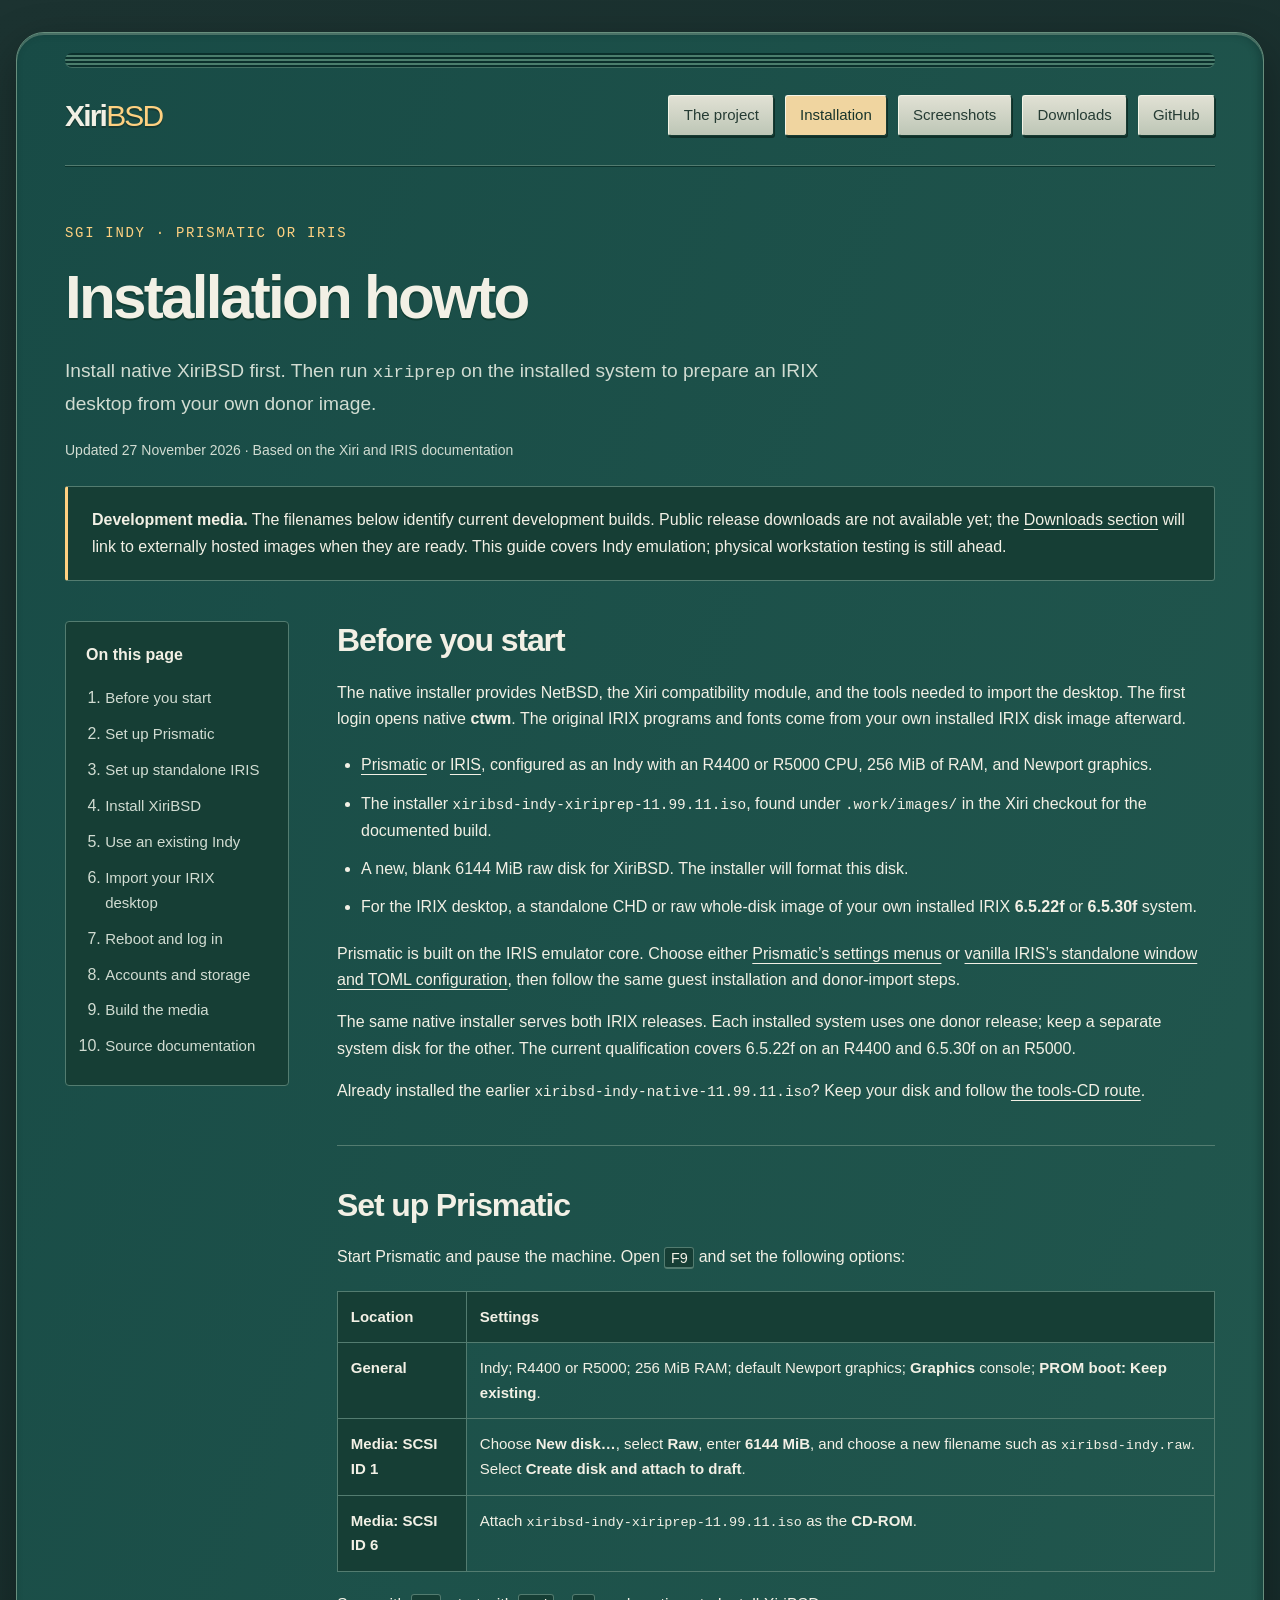
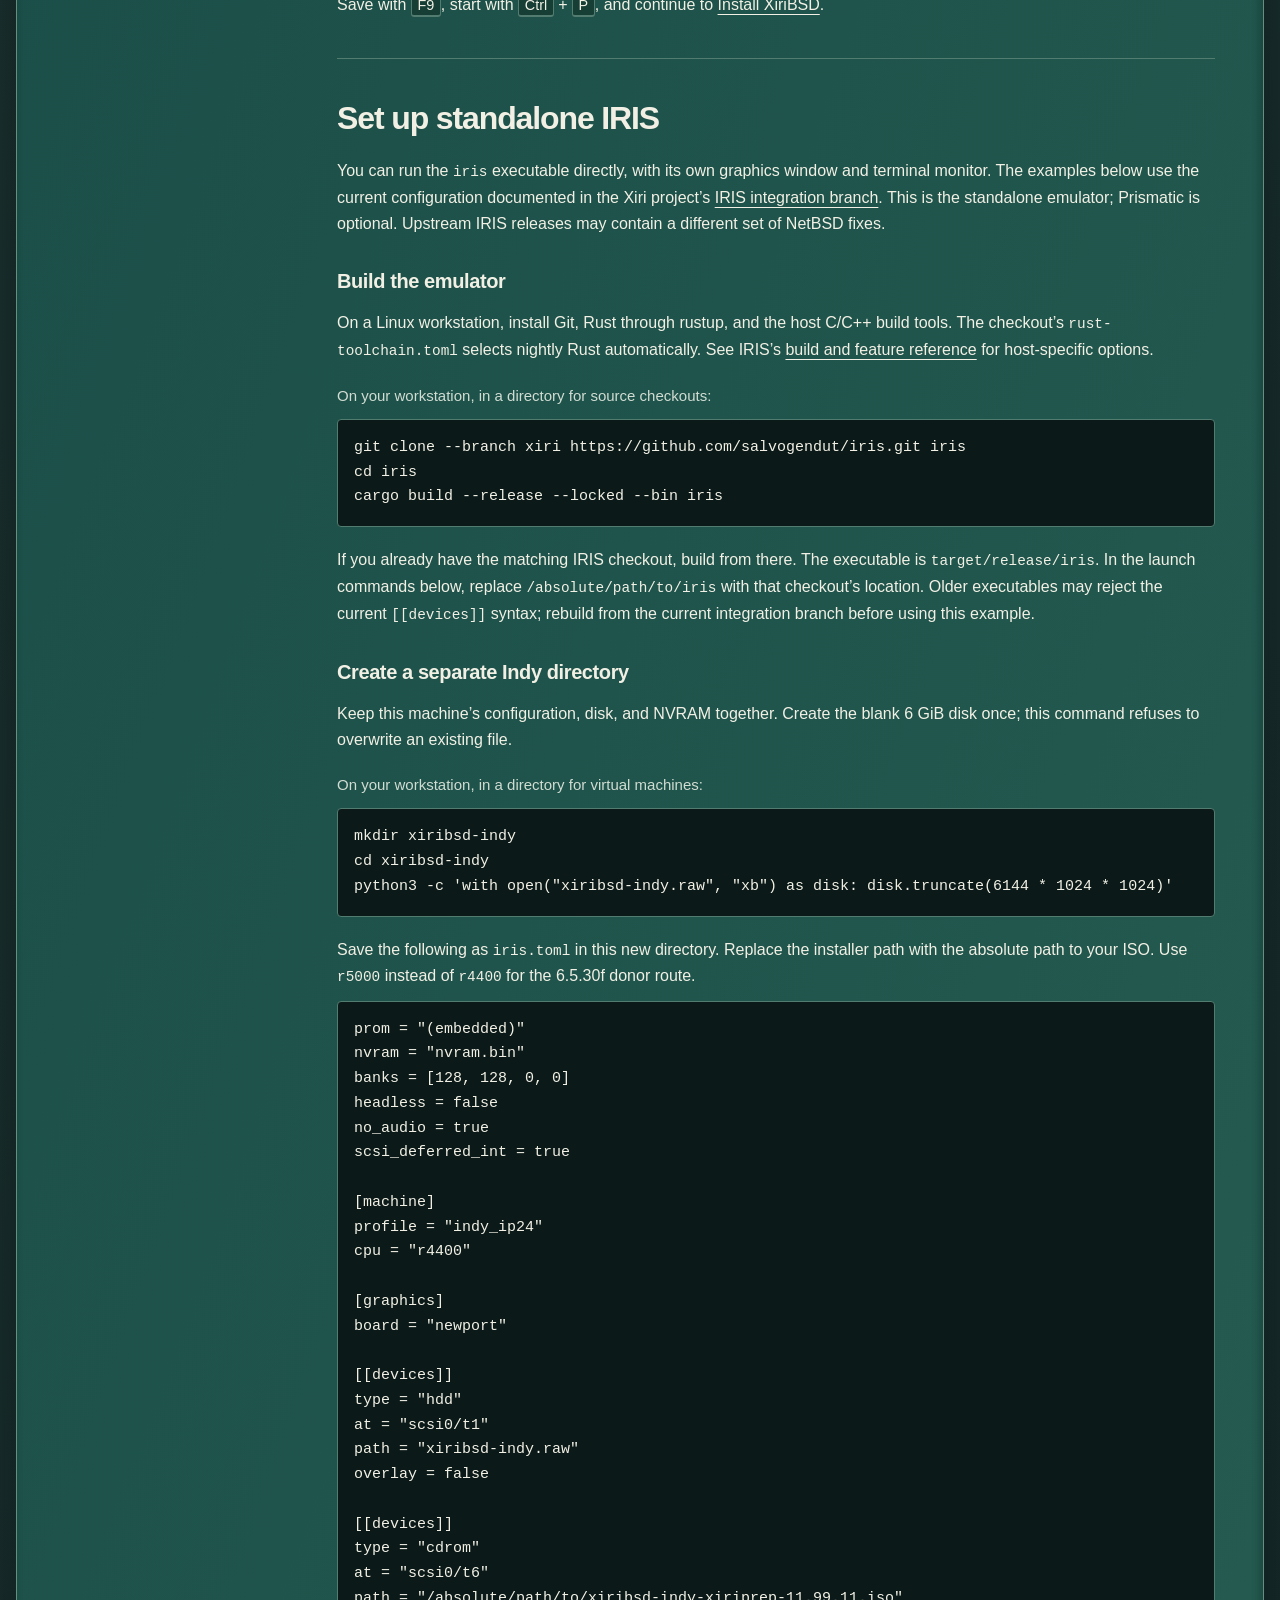
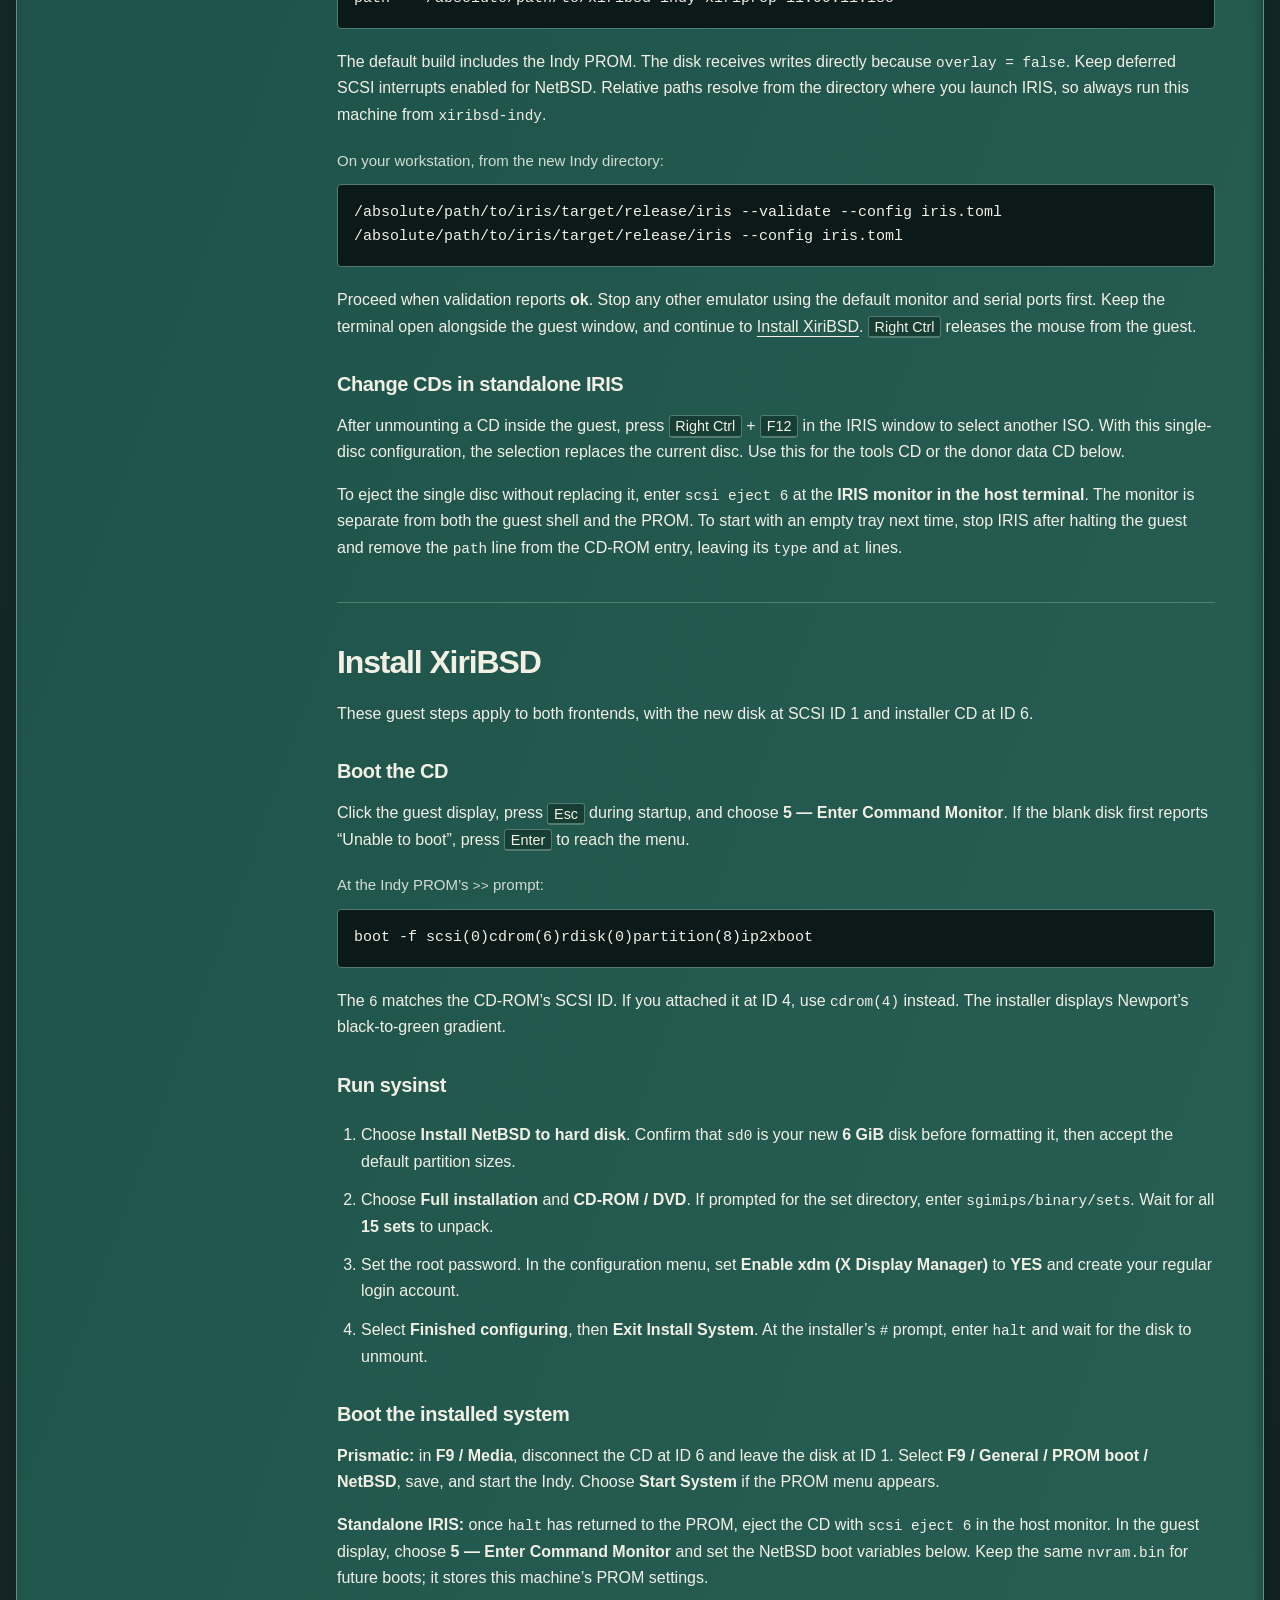
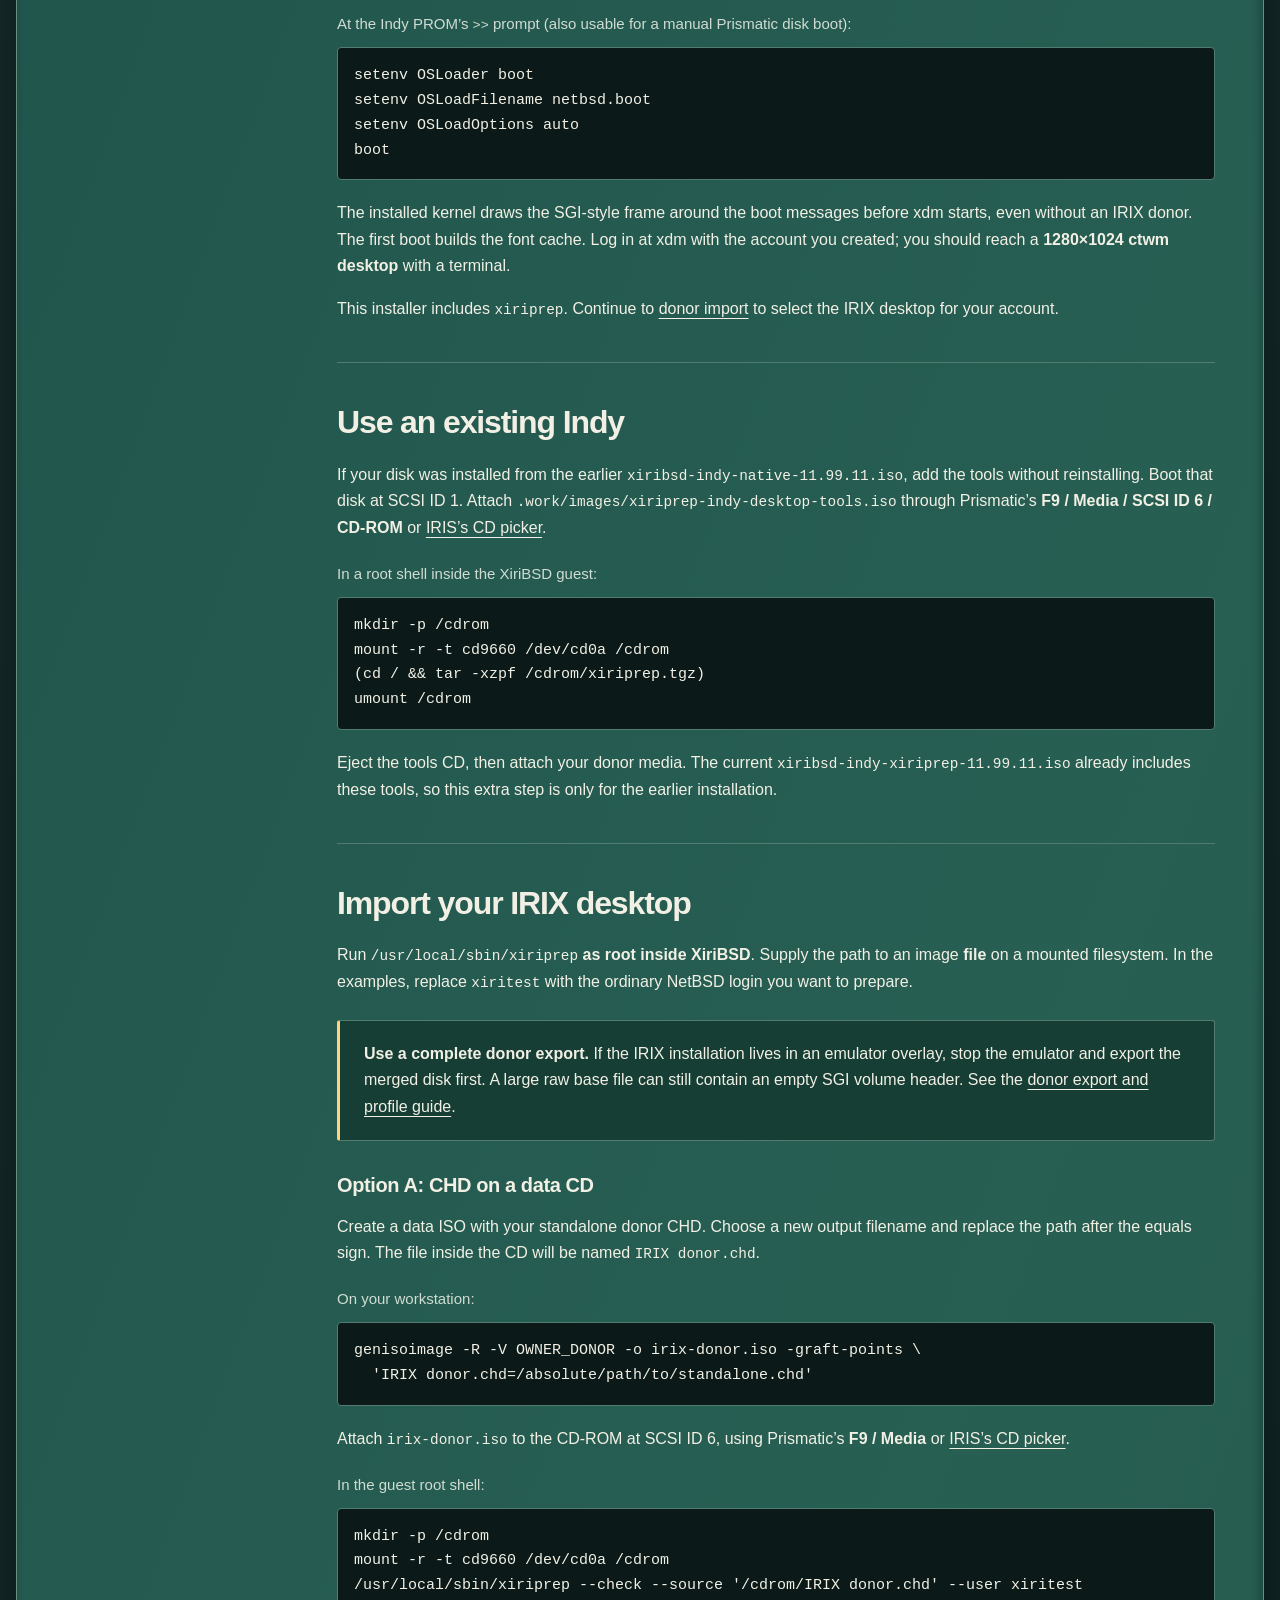
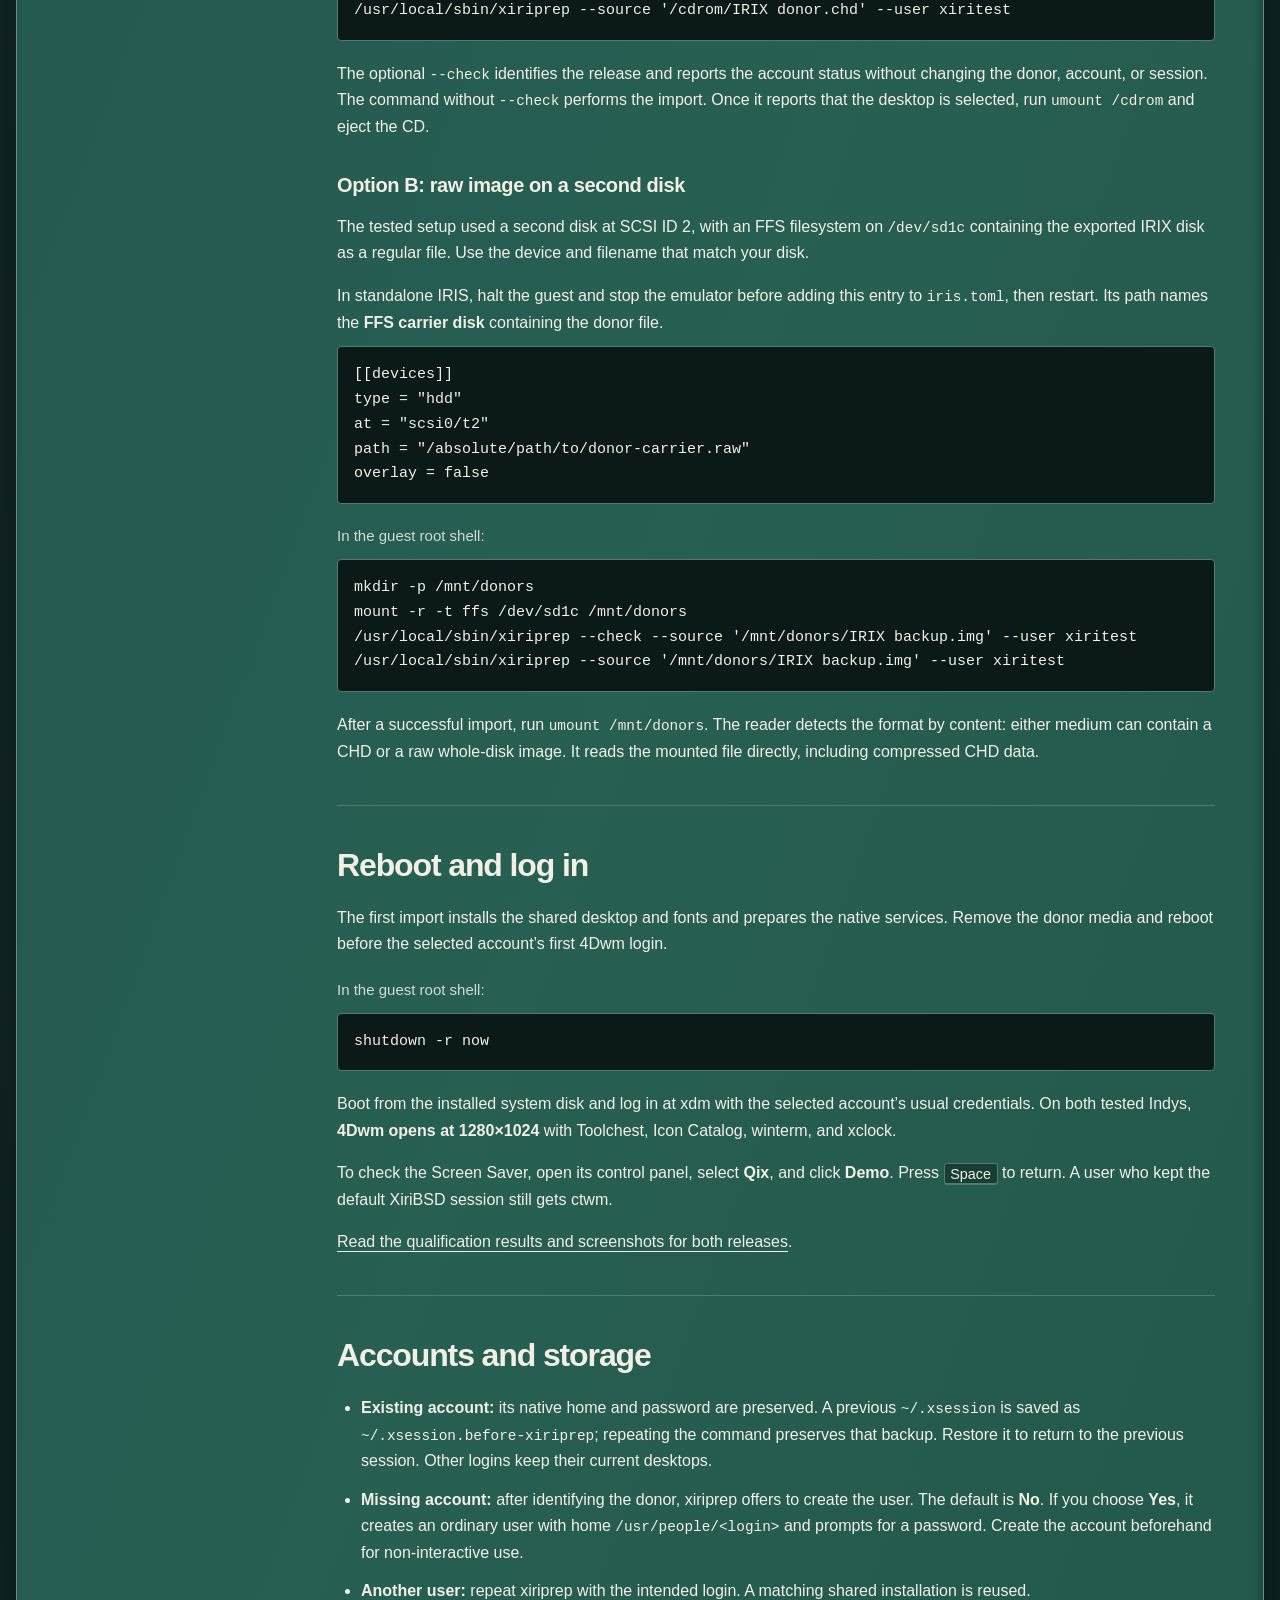
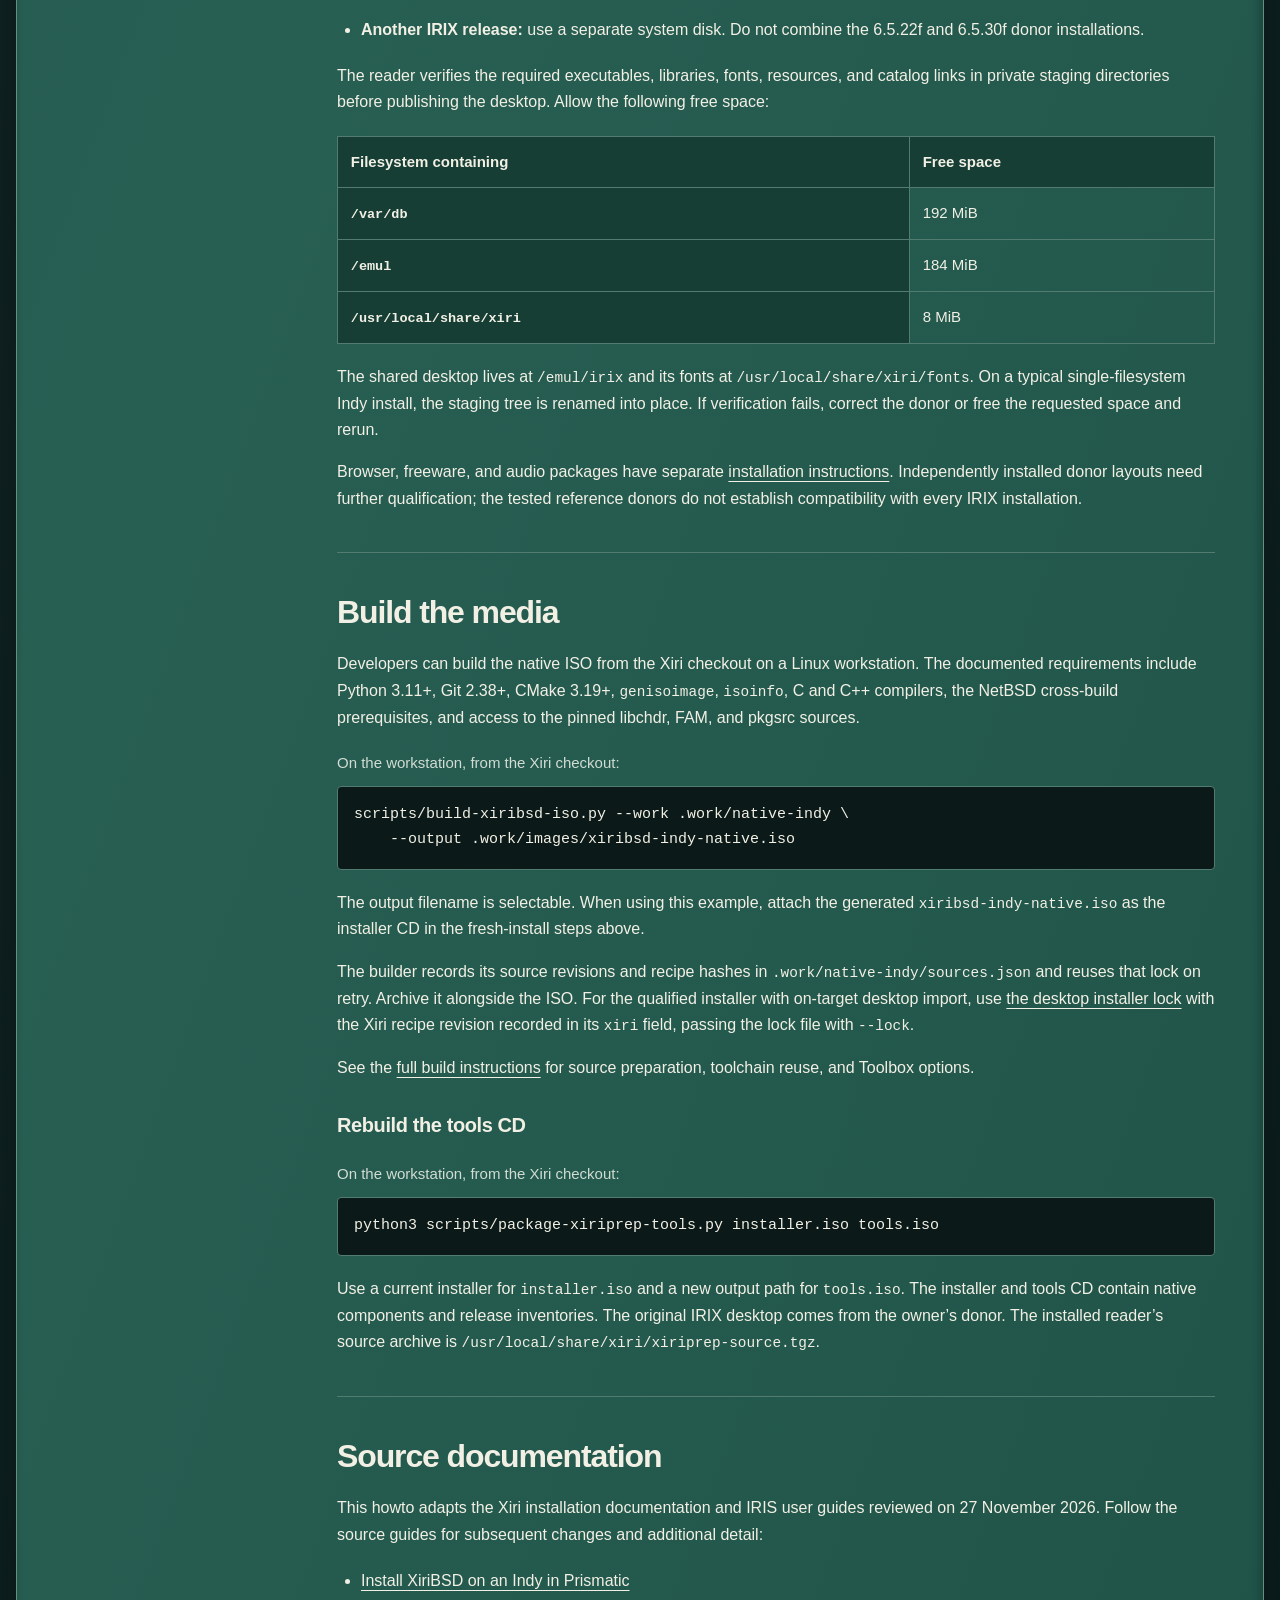
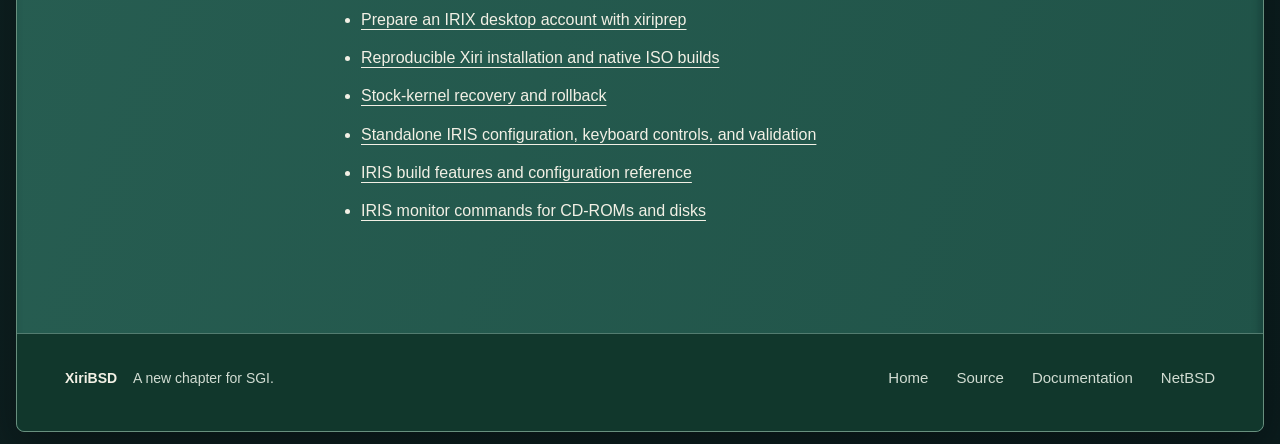
==== commit 219b3c17: "Document standalone IRIS installation and welcome collaboration" ====
--- a/website/public/installation.html
+++ b/website/public/installation.html
@@ -4,10 +4,10 @@
     <meta charset="utf-8">
     <meta name="viewport" content="width=device-width, initial-scale=1">
     <meta name="theme-color" content="#24594f">
-    <meta name="description" content="Install XiriBSD on an emulated SGI Indy in Prismatic, then use xiriprep to prepare an IRIX desktop from your own installed donor image.">
+    <meta name="description" content="Install XiriBSD on an emulated SGI Indy in Prismatic or standalone IRIS, then use xiriprep to prepare an IRIX desktop from your own donor image.">
     <meta property="og:type" content="article">
     <meta property="og:title" content="Installation howto — XiriBSD">
-    <meta property="og:description" content="From a fresh Indy disk to native NetBSD and an IRIX desktop: Prismatic setup, installation, and xiriprep donor import.">
+    <meta property="og:description" content="From a fresh Indy disk to native NetBSD and an IRIX desktop: Prismatic or standalone IRIS setup, installation, and xiriprep donor import.">
     <meta property="og:url" content="https://xiribsd.org/installation.html">
     <meta property="og:image" content="https://xiribsd.org/assets/xiri-logo.png">
     <link rel="canonical" href="https://xiribsd.org/installation.html">
@@ -31,10 +31,10 @@
 
       <main id="main" class="guide">
         <header class="guide-header">
-          <p class="eyebrow">SGI Indy · Prismatic</p>
+          <p class="eyebrow">SGI Indy · Prismatic or IRIS</p>
           <h1>Installation howto</h1>
           <p class="guide-summary">Install native XiriBSD first. Then run <code>xiriprep</code> on the installed system to prepare an IRIX desktop from your own donor image.</p>
-          <p class="guide-meta">Updated <time datetime="2026-11-27">27 November 2026</time> · Based on the Xiri installation documentation</p>
+          <p class="guide-meta">Updated <time datetime="2026-11-27">27 November 2026</time> · Based on the Xiri and IRIS documentation</p>
           <div class="guide-notice">
             <p><strong>Development media.</strong> The filenames below identify current development builds. Public release downloads are not available yet; the <a href="./#downloads">Downloads section</a> will link to externally hosted images when they are ready. This guide covers Indy emulation; physical workstation testing is still ahead.</p>
           </div>
@@ -45,7 +45,9 @@
             <p>On this page</p>
             <ol>
               <li><a href="#before-you-start">Before you start</a></li>
-              <li><a href="#fresh-install">Install on a fresh Indy</a></li>
+              <li><a href="#prismatic-setup">Set up Prismatic</a></li>
+              <li><a href="#iris-install">Set up standalone IRIS</a></li>
+              <li><a href="#fresh-install">Install XiriBSD</a></li>
               <li><a href="#existing-indy">Use an existing Indy</a></li>
               <li><a href="#import-donor">Import your IRIX desktop</a></li>
               <li><a href="#first-login">Reboot and log in</a></li>
@@ -60,18 +62,18 @@
               <h2 id="before-title">Before you start</h2>
               <p>The native installer provides NetBSD, the Xiri compatibility module, and the tools needed to import the desktop. The first login opens native <strong>ctwm</strong>. The original IRIX programs and fonts come from your own installed IRIX disk image afterward.</p>
               <ul>
-                <li><a href="https://github.com/salvogendut/prismatic">Prismatic</a>, configured as an Indy with an R4400 or R5000 CPU, 256 MiB of RAM, and Newport graphics.</li>
+                <li><a href="https://github.com/salvogendut/prismatic">Prismatic</a> or <a href="https://github.com/techomancer/iris">IRIS</a>, configured as an Indy with an R4400 or R5000 CPU, 256 MiB of RAM, and Newport graphics.</li>
                 <li>The installer <code>xiribsd-indy-xiriprep-11.99.11.iso</code>, found under <code>.work/images/</code> in the Xiri checkout for the documented build.</li>
                 <li>A new, blank 6144 MiB raw disk for XiriBSD. The installer will format this disk.</li>
                 <li>For the IRIX desktop, a standalone CHD or raw whole-disk image of your own installed IRIX <strong>6.5.22f</strong> or <strong>6.5.30f</strong> system.</li>
               </ul>
+              <p>Prismatic is built on the IRIS emulator core. Choose either <a href="#prismatic-setup">Prismatic’s settings menus</a> or <a href="#iris-install">vanilla IRIS’s standalone window and TOML configuration</a>, then follow the same guest installation and donor-import steps.</p>
               <p>The same native installer serves both IRIX releases. Each installed system uses one donor release; keep a separate system disk for the other. The current qualification covers 6.5.22f on an R4400 and 6.5.30f on an R5000.</p>
               <p>Already installed the earlier <code>xiribsd-indy-native-11.99.11.iso</code>? Keep your disk and follow <a href="#existing-indy">the tools-CD route</a>.</p>
             </section>
 
-            <section class="guide-section" id="fresh-install" aria-labelledby="fresh-title">
-              <h2 id="fresh-title">Install on a fresh Indy</h2>
-              <h3>Attach the disk and installer</h3>
+            <section class="guide-section" id="prismatic-setup" aria-labelledby="prismatic-title">
+              <h2 id="prismatic-title">Set up Prismatic</h2>
               <p>Start Prismatic and pause the machine. Open <kbd>F9</kbd> and set the following options:</p>
               <div class="table-scroll" tabindex="0" role="region" aria-label="Prismatic installation settings">
                 <table class="guide-table">
@@ -83,8 +85,65 @@
                   </tbody>
                 </table>
               </div>
+              <p>Save with <kbd>F9</kbd>, start with <kbd>Ctrl</kbd> + <kbd>P</kbd>, and continue to <a href="#fresh-install">Install XiriBSD</a>.</p>
+            </section>
+
+            <section class="guide-section" id="iris-install" aria-labelledby="iris-title">
+              <h2 id="iris-title">Set up standalone IRIS</h2>
+              <p>You can run the <code>iris</code> executable directly, with its own graphics window and terminal monitor. The examples below use the current configuration documented in the Xiri project’s <a href="https://github.com/salvogendut/iris/tree/xiri">IRIS integration branch</a>. This is the standalone emulator; Prismatic is optional. Upstream IRIS releases may contain a different set of NetBSD fixes.</p>
+              <h3>Build the emulator</h3>
+              <p>On a Linux workstation, install Git, Rust through rustup, and the host C/C++ build tools. The checkout’s <code>rust-toolchain.toml</code> selects nightly Rust automatically. See IRIS’s <a href="https://github.com/salvogendut/iris/blob/xiri/FEATURES.md">build and feature reference</a> for host-specific options.</p>
+              <p class="command-context">On your workstation, in a directory for source checkouts:</p>
+              <pre tabindex="0"><code class="language-sh">git clone --branch xiri https://github.com/salvogendut/iris.git iris
+cd iris
+cargo build --release --locked --bin iris</code></pre>
+              <p>If you already have the matching IRIS checkout, build from there. The executable is <code>target/release/iris</code>. In the launch commands below, replace <code>/absolute/path/to/iris</code> with that checkout’s location. Older executables may reject the current <code>[[devices]]</code> syntax; rebuild from the current integration branch before using this example.</p>
+              <h3>Create a separate Indy directory</h3>
+              <p>Keep this machine’s configuration, disk, and NVRAM together. Create the blank 6 GiB disk once; this command refuses to overwrite an existing file.</p>
+              <p class="command-context">On your workstation, in a directory for virtual machines:</p>
+              <pre tabindex="0"><code class="language-sh">mkdir xiribsd-indy
+cd xiribsd-indy
+python3 -c 'with open("xiribsd-indy.raw", "xb") as disk: disk.truncate(6144 * 1024 * 1024)'</code></pre>
+              <p>Save the following as <code>iris.toml</code> in this new directory. Replace the installer path with the absolute path to your ISO. Use <code>r5000</code> instead of <code>r4400</code> for the 6.5.30f donor route.</p>
+              <pre tabindex="0"><code class="language-toml">prom = "(embedded)"
+nvram = "nvram.bin"
+banks = [128, 128, 0, 0]
+headless = false
+no_audio = true
+scsi_deferred_int = true
+
+[machine]
+profile = "indy_ip24"
+cpu = "r4400"
+
+[graphics]
+board = "newport"
+
+[[devices]]
+type = "hdd"
+at = "scsi0/t1"
+path = "xiribsd-indy.raw"
+overlay = false
+
+[[devices]]
+type = "cdrom"
+at = "scsi0/t6"
+path = "/absolute/path/to/xiribsd-indy-xiriprep-11.99.11.iso"</code></pre>
+              <p>The default build includes the Indy PROM. The disk receives writes directly because <code>overlay = false</code>. Keep deferred SCSI interrupts enabled for NetBSD. Relative paths resolve from the directory where you launch IRIS, so always run this machine from <code>xiribsd-indy</code>.</p>
+              <p class="command-context">On your workstation, from the new Indy directory:</p>
+              <pre tabindex="0"><code class="language-sh">/absolute/path/to/iris/target/release/iris --validate --config iris.toml
+/absolute/path/to/iris/target/release/iris --config iris.toml</code></pre>
+              <p>Proceed when validation reports <strong>ok</strong>. Stop any other emulator using the default monitor and serial ports first. Keep the terminal open alongside the guest window, and continue to <a href="#fresh-install">Install XiriBSD</a>. <kbd>Right Ctrl</kbd> releases the mouse from the guest.</p>
+              <h3 id="iris-media">Change CDs in standalone IRIS</h3>
+              <p>After unmounting a CD inside the guest, press <kbd>Right Ctrl</kbd> + <kbd>F12</kbd> in the IRIS window to select another ISO. With this single-disc configuration, the selection replaces the current disc. Use this for the tools CD or the donor data CD below.</p>
+              <p>To eject the single disc without replacing it, enter <code>scsi eject 6</code> at the <strong>IRIS monitor in the host terminal</strong>. The monitor is separate from both the guest shell and the PROM. To start with an empty tray next time, stop IRIS after halting the guest and remove the <code>path</code> line from the CD-ROM entry, leaving its <code>type</code> and <code>at</code> lines.</p>
+            </section>
+
+            <section class="guide-section" id="fresh-install" aria-labelledby="fresh-title">
+              <h2 id="fresh-title">Install XiriBSD</h2>
+              <p>These guest steps apply to both frontends, with the new disk at SCSI ID 1 and installer CD at ID 6.</p>
               <h3>Boot the CD</h3>
-              <p>Save with <kbd>F9</kbd> and start with <kbd>Ctrl</kbd> + <kbd>P</kbd>. Click the guest display, press <kbd>Esc</kbd> during startup, and choose <strong>5 — Enter Command Monitor</strong>. If the blank disk first reports “Unable to boot”, press <kbd>Enter</kbd> to reach the menu.</p>
+              <p>Click the guest display, press <kbd>Esc</kbd> during startup, and choose <strong>5 — Enter Command Monitor</strong>. If the blank disk first reports “Unable to boot”, press <kbd>Enter</kbd> to reach the menu.</p>
               <p class="command-context">At the Indy PROM’s <code>&gt;&gt;</code> prompt:</p>
               <pre tabindex="0"><code class="language-text">boot -f scsi(0)cdrom(6)rdisk(0)partition(8)ip2xboot</code></pre>
               <p>The <code>6</code> matches the CD-ROM’s SCSI ID. If you attached it at ID 4, use <code>cdrom(4)</code> instead. The installer displays Newport’s black-to-green gradient.</p>
@@ -96,8 +155,9 @@
                 <li>Select <strong>Finished configuring</strong>, then <strong>Exit Install System</strong>. At the installer’s <code>#</code> prompt, enter <code>halt</code> and wait for the disk to unmount.</li>
               </ol>
               <h3>Boot the installed system</h3>
-              <p>In <strong>F9 / Media</strong>, disconnect the CD at ID 6 and leave the disk at ID 1. Select <strong>F9 / General / PROM boot / NetBSD</strong>, save, and start the Indy. Choose <strong>Start System</strong> if the PROM menu appears.</p>
-              <p class="command-context">For a manual disk boot, use the Indy PROM’s <code>&gt;&gt;</code> prompt:</p>
+              <p><strong>Prismatic:</strong> in <strong>F9 / Media</strong>, disconnect the CD at ID 6 and leave the disk at ID 1. Select <strong>F9 / General / PROM boot / NetBSD</strong>, save, and start the Indy. Choose <strong>Start System</strong> if the PROM menu appears.</p>
+              <p><strong>Standalone IRIS:</strong> once <code>halt</code> has returned to the PROM, eject the CD with <code>scsi eject 6</code> in the host monitor. In the guest display, choose <strong>5 — Enter Command Monitor</strong> and set the NetBSD boot variables below. Keep the same <code>nvram.bin</code> for future boots; it stores this machine’s PROM settings.</p>
+              <p class="command-context">At the Indy PROM’s <code>&gt;&gt;</code> prompt (also usable for a manual Prismatic disk boot):</p>
               <pre tabindex="0"><code class="language-text">setenv OSLoader boot
 setenv OSLoadFilename netbsd.boot
 setenv OSLoadOptions auto
@@ -108,7 +168,7 @@
 
             <section class="guide-section" id="existing-indy" aria-labelledby="existing-title">
               <h2 id="existing-title">Use an existing Indy</h2>
-              <p>If your disk was installed from the earlier <code>xiribsd-indy-native-11.99.11.iso</code>, add the tools without reinstalling. Boot that disk at SCSI ID 1. Attach <code>.work/images/xiriprep-indy-desktop-tools.iso</code> through <strong>F9 / Media / SCSI ID 6 / CD-ROM</strong>.</p>
+              <p>If your disk was installed from the earlier <code>xiribsd-indy-native-11.99.11.iso</code>, add the tools without reinstalling. Boot that disk at SCSI ID 1. Attach <code>.work/images/xiriprep-indy-desktop-tools.iso</code> through Prismatic’s <strong>F9 / Media / SCSI ID 6 / CD-ROM</strong> or <a href="#iris-media">IRIS’s CD picker</a>.</p>
               <p class="command-context">In a root shell inside the XiriBSD guest:</p>
               <pre tabindex="0"><code class="language-sh">mkdir -p /cdrom
 mount -r -t cd9660 /dev/cd0a /cdrom
@@ -128,7 +188,7 @@
               <p class="command-context">On your workstation:</p>
               <pre tabindex="0"><code class="language-sh">genisoimage -R -V OWNER_DONOR -o irix-donor.iso -graft-points \
   'IRIX donor.chd=/absolute/path/to/standalone.chd'</code></pre>
-              <p>Attach <code>irix-donor.iso</code> to Prismatic’s CD-ROM slot, normally SCSI ID 6.</p>
+              <p>Attach <code>irix-donor.iso</code> to the CD-ROM at SCSI ID 6, using Prismatic’s <strong>F9 / Media</strong> or <a href="#iris-media">IRIS’s CD picker</a>.</p>
               <p class="command-context">In the guest root shell:</p>
               <pre tabindex="0"><code class="language-sh">mkdir -p /cdrom
 mount -r -t cd9660 /dev/cd0a /cdrom
@@ -137,6 +197,12 @@
               <p>The optional <code>--check</code> identifies the release and reports the account status without changing the donor, account, or session. The command without <code>--check</code> performs the import. Once it reports that the desktop is selected, run <code>umount /cdrom</code> and eject the CD.</p>
               <h3>Option B: raw image on a second disk</h3>
               <p>The tested setup used a second disk at SCSI ID 2, with an FFS filesystem on <code>/dev/sd1c</code> containing the exported IRIX disk as a regular file. Use the device and filename that match your disk.</p>
+              <p>In standalone IRIS, halt the guest and stop the emulator before adding this entry to <code>iris.toml</code>, then restart. Its path names the <strong>FFS carrier disk</strong> containing the donor file.</p>
+              <pre tabindex="0"><code class="language-toml">[[devices]]
+type = "hdd"
+at = "scsi0/t2"
+path = "/absolute/path/to/donor-carrier.raw"
+overlay = false</code></pre>
               <p class="command-context">In the guest root shell:</p>
               <pre tabindex="0"><code class="language-sh">mkdir -p /mnt/donors
 mount -r -t ffs /dev/sd1c /mnt/donors
@@ -195,12 +261,15 @@
 
             <section class="guide-section" id="source-docs" aria-labelledby="sources-title">
               <h2 id="sources-title">Source documentation</h2>
-              <p>This howto adapts the Xiri installation documentation reviewed on 27 November 2026. Follow the source guides for subsequent changes and additional detail:</p>
+              <p>This howto adapts the Xiri installation documentation and IRIS user guides reviewed on 27 November 2026. Follow the source guides for subsequent changes and additional detail:</p>
               <ul>
                 <li><a href="https://github.com/salvogendut/xiri/blob/main/docs/INSTALL-INDY-PRISMATIC.md">Install XiriBSD on an Indy in Prismatic</a></li>
                 <li><a href="https://github.com/salvogendut/xiri/blob/main/docs/XIRIPREP.md">Prepare an IRIX desktop account with xiriprep</a></li>
                 <li><a href="https://github.com/salvogendut/xiri/blob/main/docs/XIRI-INSTALLATION.md">Reproducible Xiri installation and native ISO builds</a></li>
                 <li><a href="https://github.com/salvogendut/xiri/blob/main/docs/NATIVE-PACKAGE.md#switching-between-the-stock-and-xiri-kernels">Stock-kernel recovery and rollback</a></li>
+                <li><a href="https://github.com/salvogendut/iris/blob/xiri/HELP.md">Standalone IRIS configuration, keyboard controls, and validation</a></li>
+                <li><a href="https://github.com/salvogendut/iris/blob/xiri/FEATURES.md">IRIS build features and configuration reference</a></li>
+                <li><a href="https://github.com/salvogendut/iris/blob/xiri/debug.md#scsi-cd-rom-and-disks">IRIS monitor commands for CD-ROMs and disks</a></li>
               </ul>
             </section>
           </article>
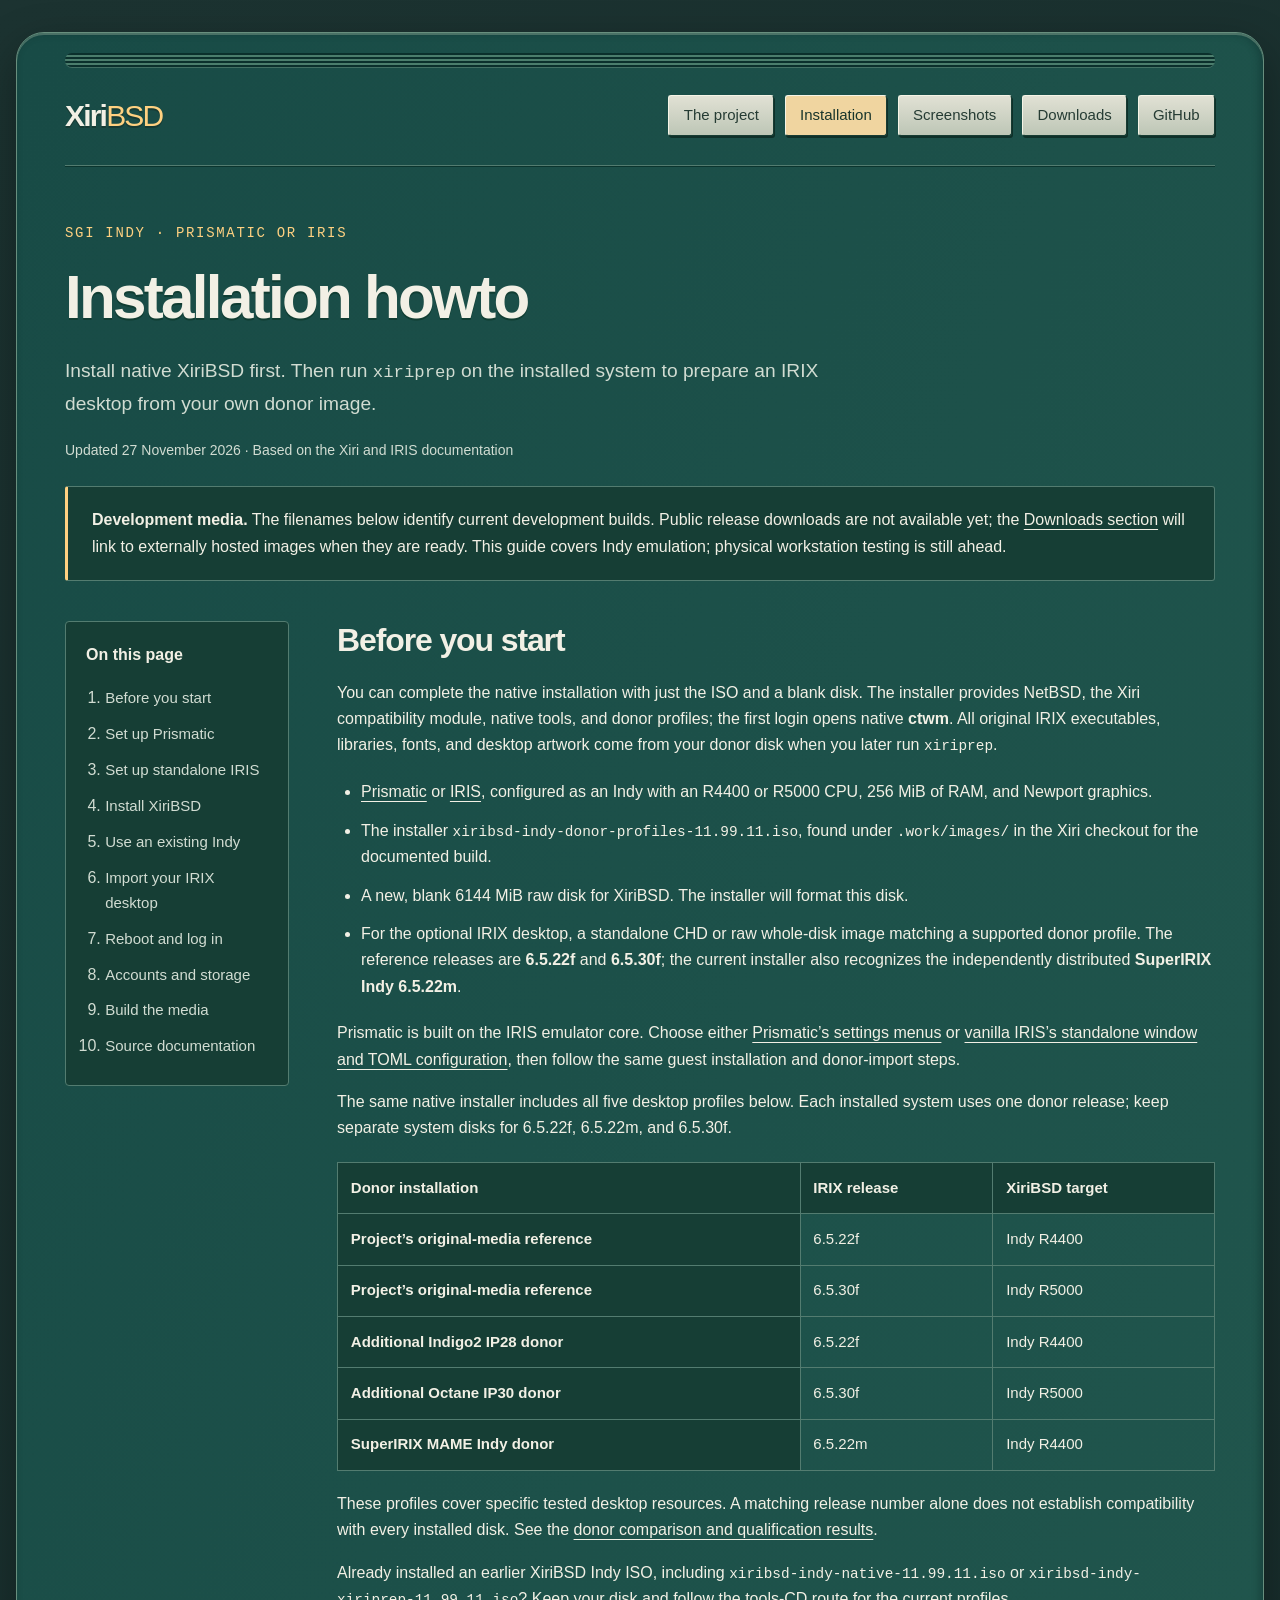
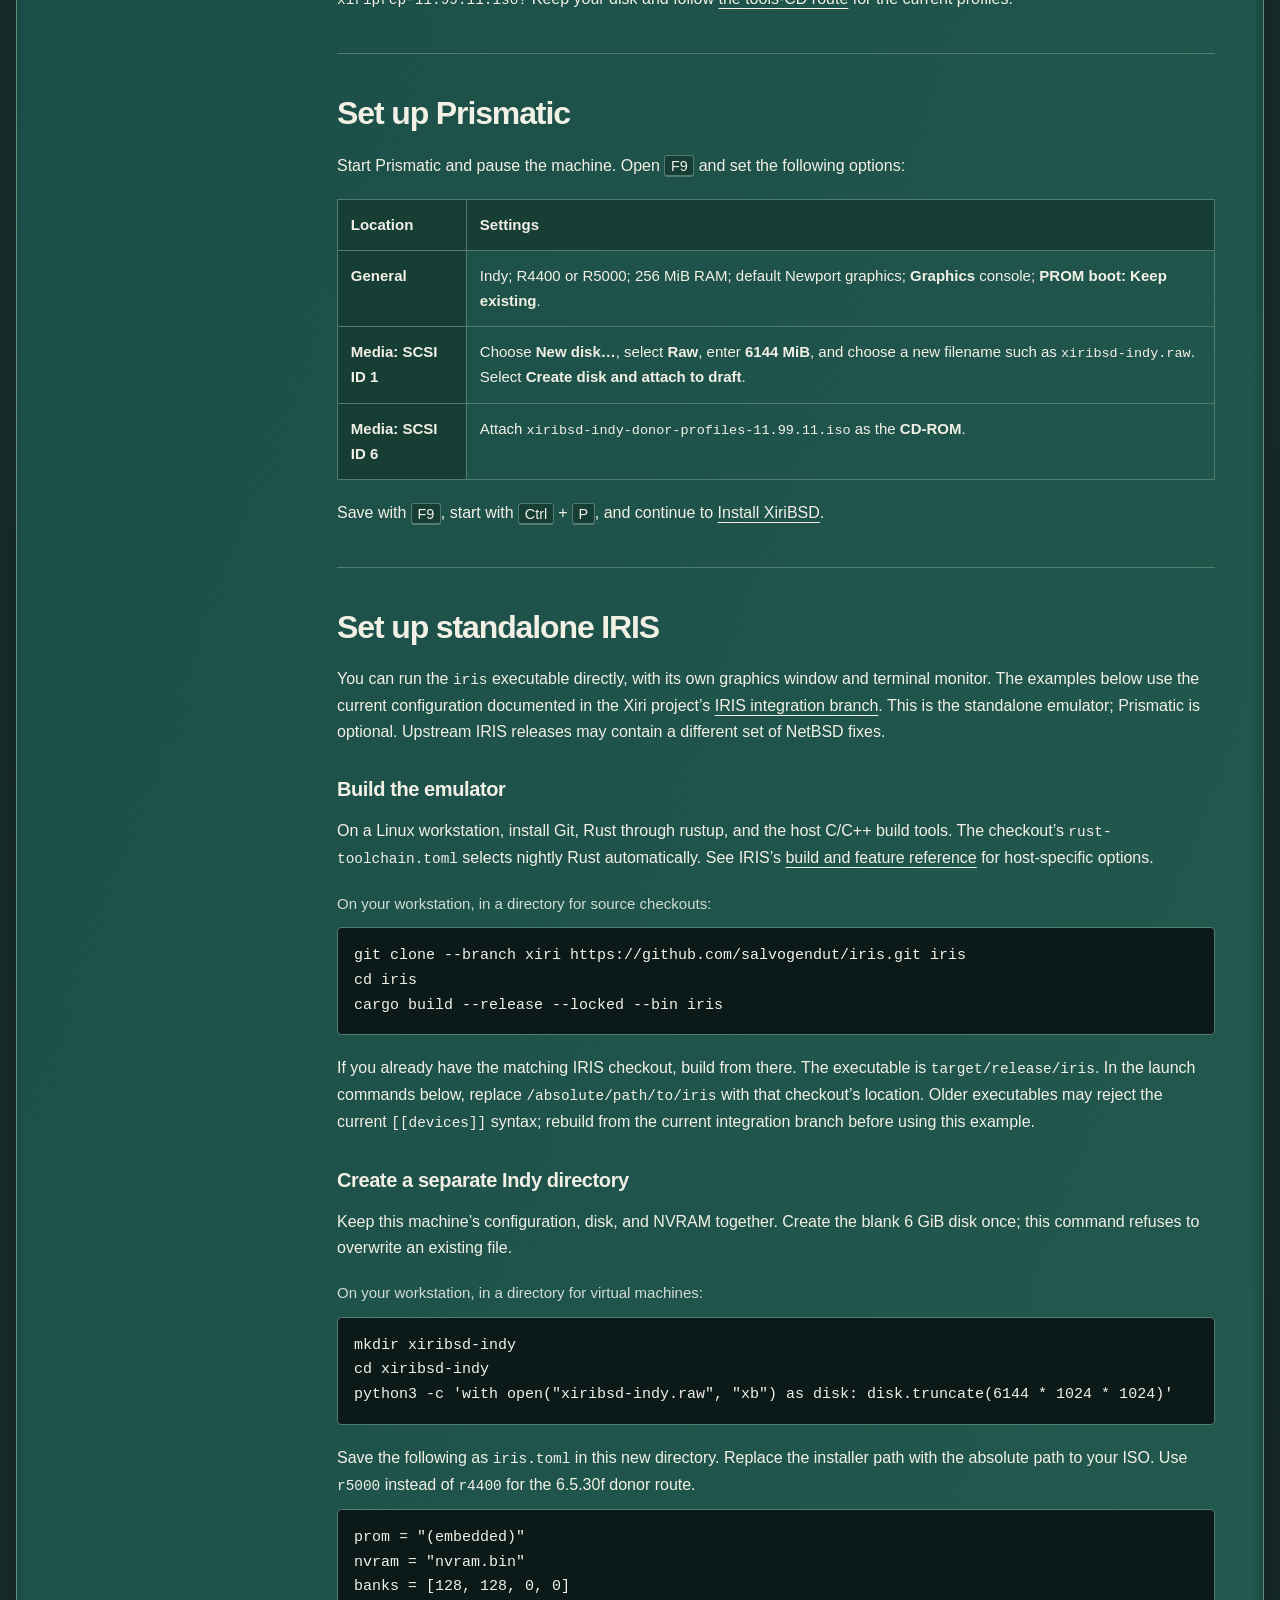
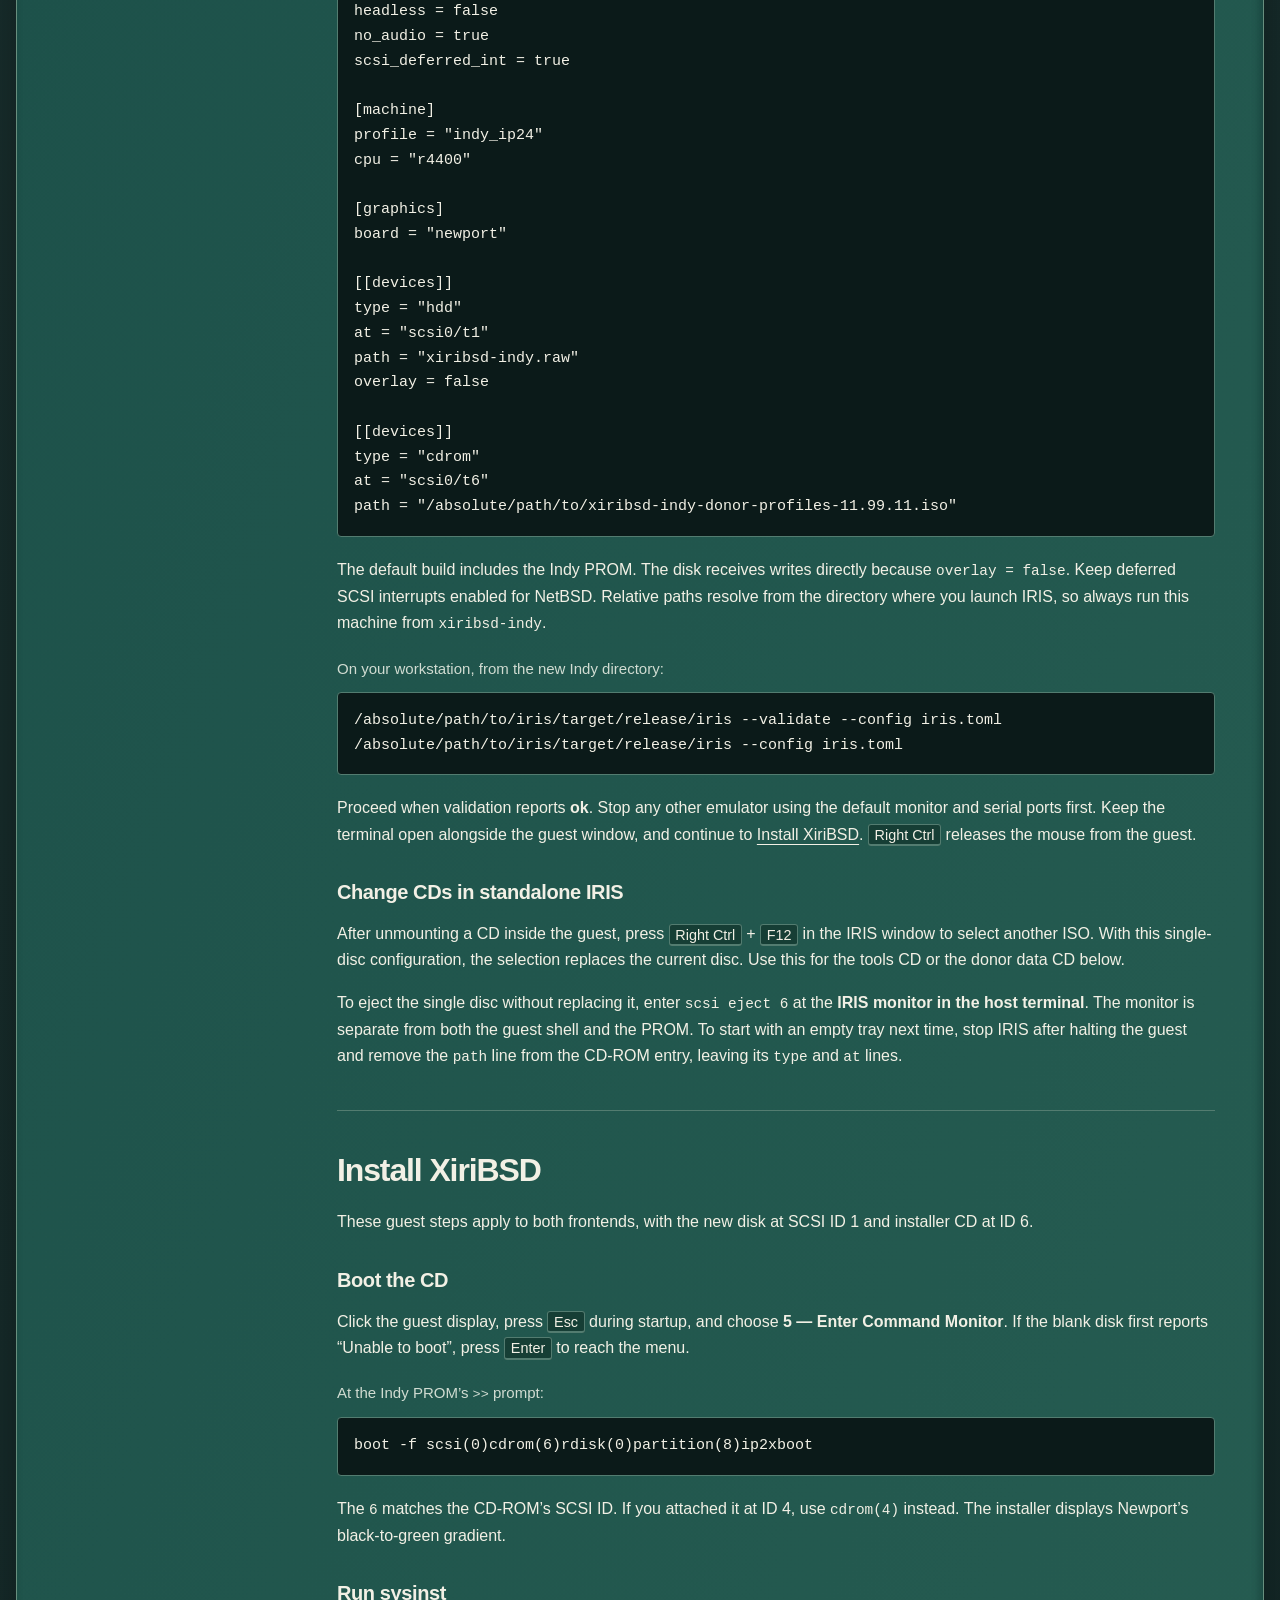
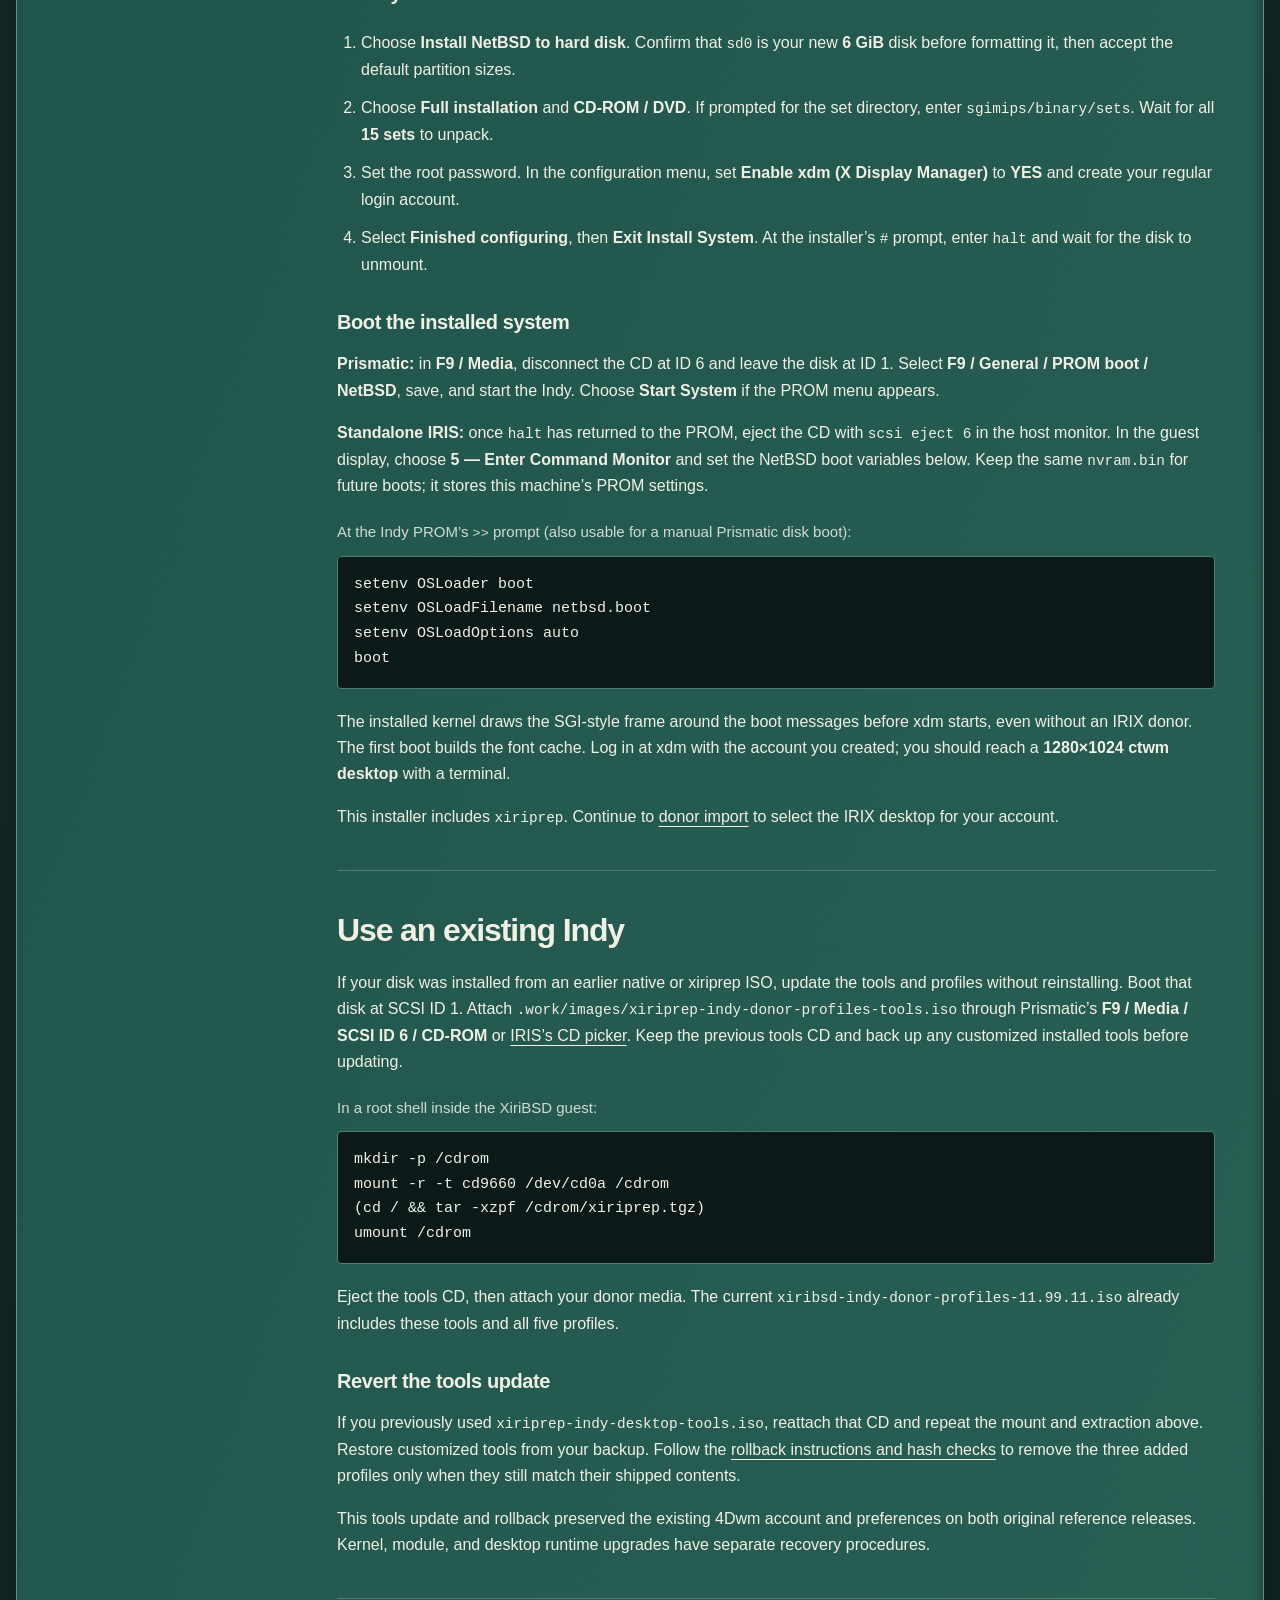
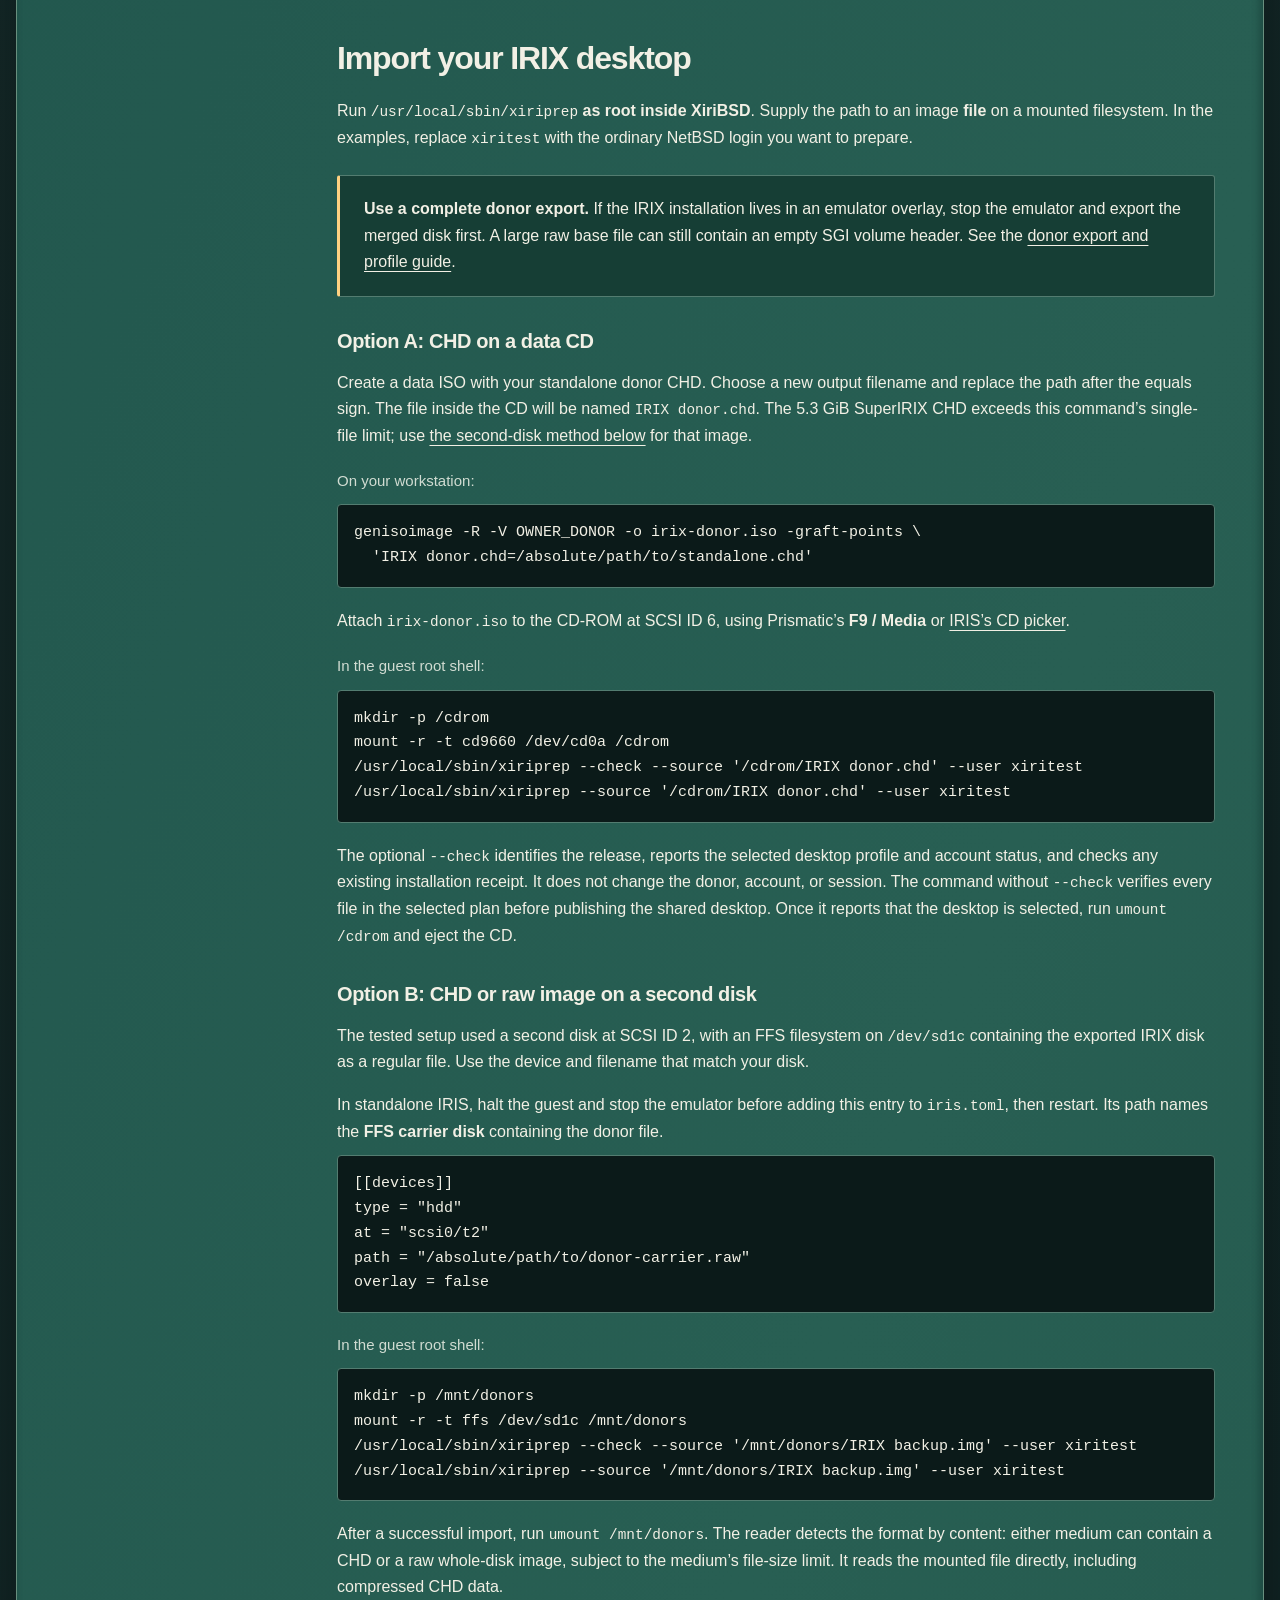
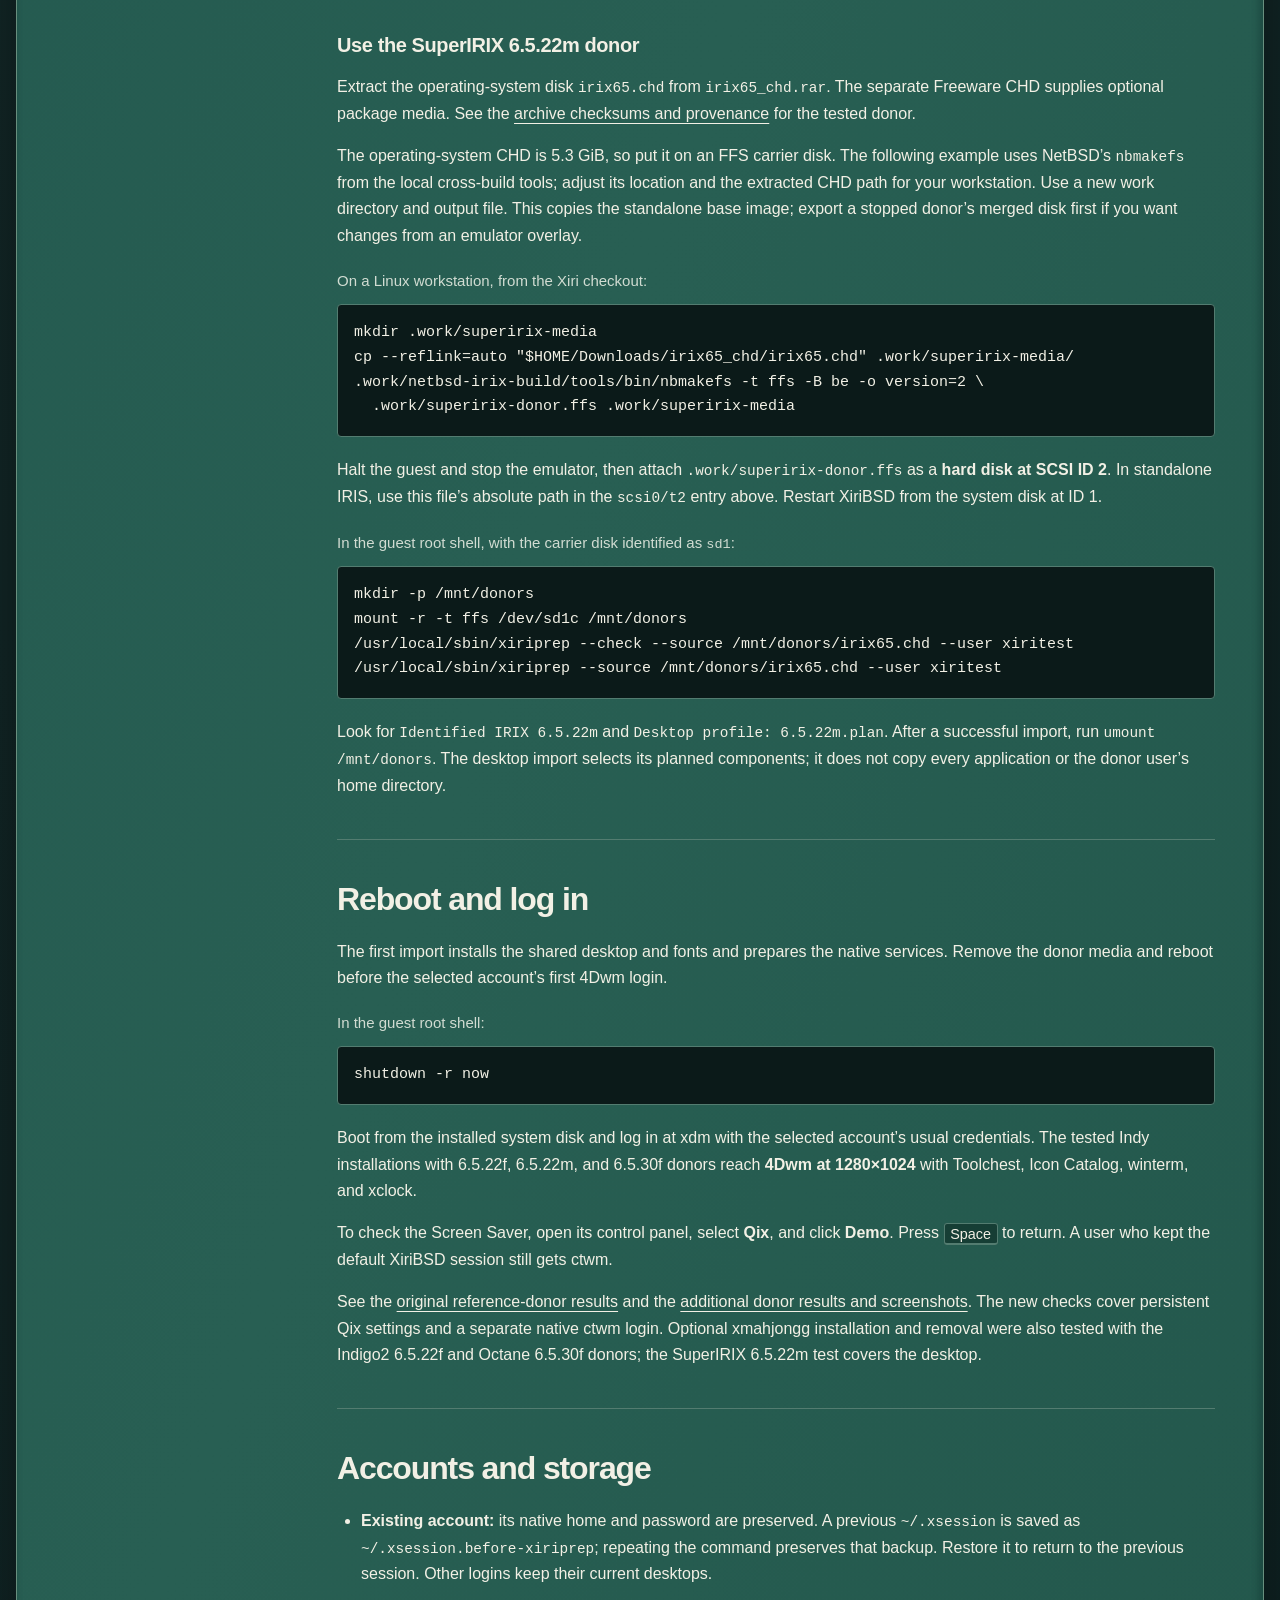
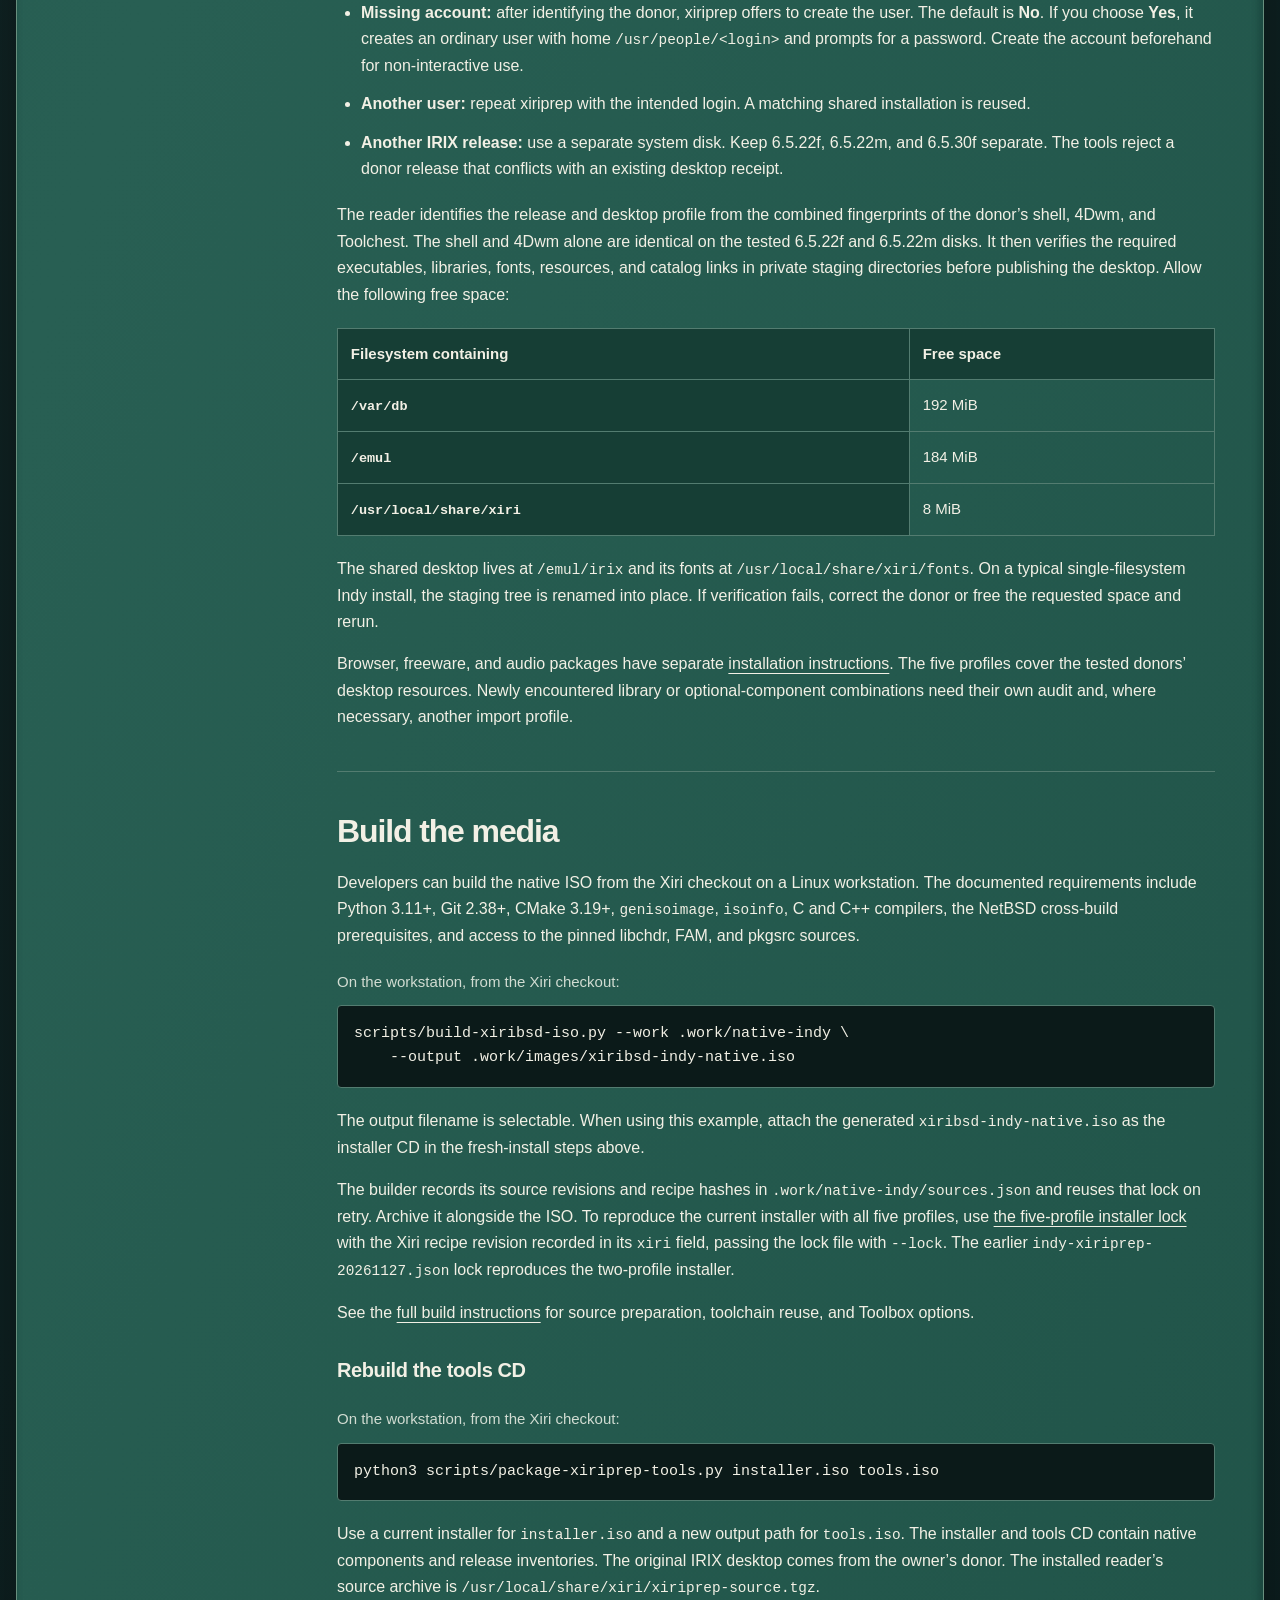
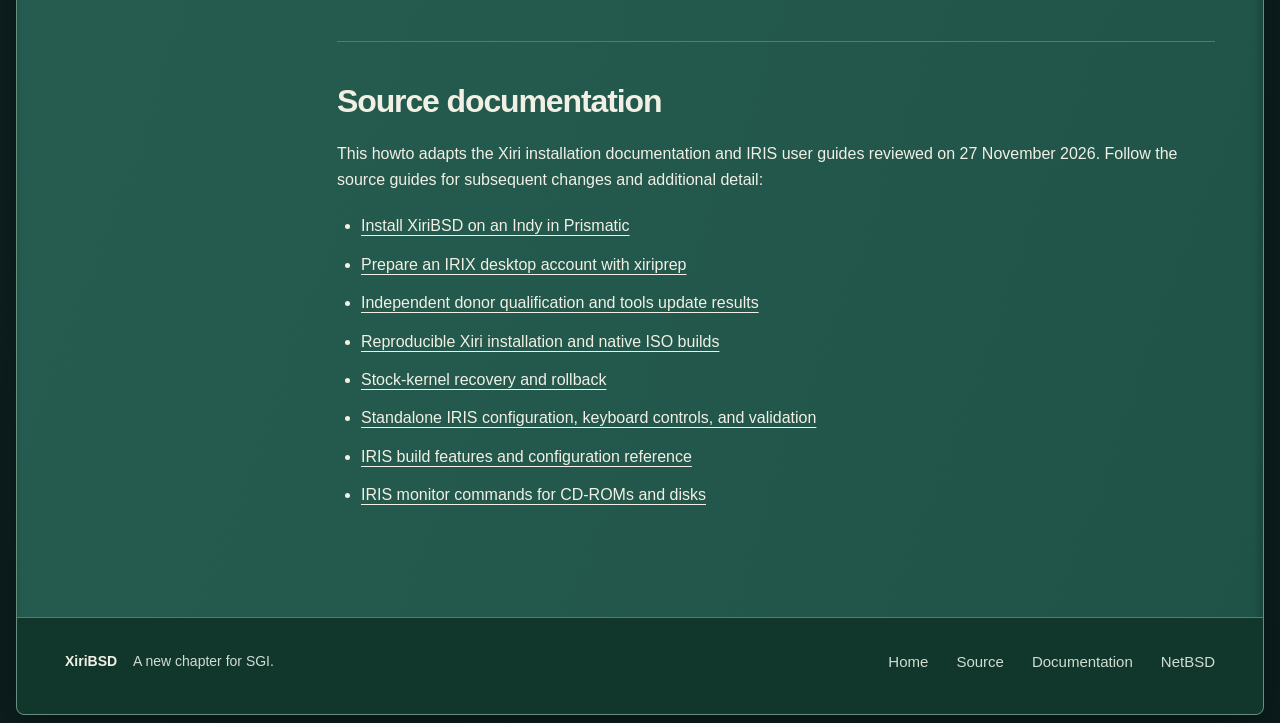
==== commit 92abc111: "Refresh installation guide for current donor profiles and tools" ====
--- a/website/public/installation.html
+++ b/website/public/installation.html
@@ -60,16 +60,29 @@
           <article class="guide-content" aria-label="XiriBSD installation instructions">
             <section class="guide-section" id="before-you-start" aria-labelledby="before-title">
               <h2 id="before-title">Before you start</h2>
-              <p>The native installer provides NetBSD, the Xiri compatibility module, and the tools needed to import the desktop. The first login opens native <strong>ctwm</strong>. The original IRIX programs and fonts come from your own installed IRIX disk image afterward.</p>
+              <p>You can complete the native installation with just the ISO and a blank disk. The installer provides NetBSD, the Xiri compatibility module, native tools, and donor profiles; the first login opens native <strong>ctwm</strong>. All original IRIX executables, libraries, fonts, and desktop artwork come from your donor disk when you later run <code>xiriprep</code>.</p>
               <ul>
                 <li><a href="https://github.com/salvogendut/prismatic">Prismatic</a> or <a href="https://github.com/techomancer/iris">IRIS</a>, configured as an Indy with an R4400 or R5000 CPU, 256 MiB of RAM, and Newport graphics.</li>
-                <li>The installer <code>xiribsd-indy-xiriprep-11.99.11.iso</code>, found under <code>.work/images/</code> in the Xiri checkout for the documented build.</li>
+                <li>The installer <code>xiribsd-indy-donor-profiles-11.99.11.iso</code>, found under <code>.work/images/</code> in the Xiri checkout for the documented build.</li>
                 <li>A new, blank 6144 MiB raw disk for XiriBSD. The installer will format this disk.</li>
-                <li>For the IRIX desktop, a standalone CHD or raw whole-disk image of your own installed IRIX <strong>6.5.22f</strong> or <strong>6.5.30f</strong> system.</li>
+                <li>For the optional IRIX desktop, a standalone CHD or raw whole-disk image matching a supported donor profile. The reference releases are <strong>6.5.22f</strong> and <strong>6.5.30f</strong>; the current installer also recognizes the independently distributed <strong>SuperIRIX Indy 6.5.22m</strong>.</li>
               </ul>
               <p>Prismatic is built on the IRIS emulator core. Choose either <a href="#prismatic-setup">Prismatic’s settings menus</a> or <a href="#iris-install">vanilla IRIS’s standalone window and TOML configuration</a>, then follow the same guest installation and donor-import steps.</p>
-              <p>The same native installer serves both IRIX releases. Each installed system uses one donor release; keep a separate system disk for the other. The current qualification covers 6.5.22f on an R4400 and 6.5.30f on an R5000.</p>
-              <p>Already installed the earlier <code>xiribsd-indy-native-11.99.11.iso</code>? Keep your disk and follow <a href="#existing-indy">the tools-CD route</a>.</p>
+              <p>The same native installer includes all five desktop profiles below. Each installed system uses one donor release; keep separate system disks for 6.5.22f, 6.5.22m, and 6.5.30f.</p>
+              <div class="table-scroll" tabindex="0" role="region" aria-label="Qualified donor profiles and Indy targets">
+                <table class="guide-table">
+                  <thead><tr><th scope="col">Donor installation</th><th scope="col">IRIX release</th><th scope="col">XiriBSD target</th></tr></thead>
+                  <tbody>
+                    <tr><th scope="row">Project’s original-media reference</th><td>6.5.22f</td><td>Indy R4400</td></tr>
+                    <tr><th scope="row">Project’s original-media reference</th><td>6.5.30f</td><td>Indy R5000</td></tr>
+                    <tr><th scope="row">Additional Indigo2 IP28 donor</th><td>6.5.22f</td><td>Indy R4400</td></tr>
+                    <tr><th scope="row">Additional Octane IP30 donor</th><td>6.5.30f</td><td>Indy R5000</td></tr>
+                    <tr><th scope="row">SuperIRIX MAME Indy donor</th><td>6.5.22m</td><td>Indy R4400</td></tr>
+                  </tbody>
+                </table>
+              </div>
+              <p>These profiles cover specific tested desktop resources. A matching release number alone does not establish compatibility with every installed disk. See the <a href="https://github.com/salvogendut/xiri/blob/main/docs/results/2026-11-27-owner-donors.md">donor comparison and qualification results</a>.</p>
+              <p>Already installed an earlier XiriBSD Indy ISO, including <code>xiribsd-indy-native-11.99.11.iso</code> or <code>xiribsd-indy-xiriprep-11.99.11.iso</code>? Keep your disk and follow <a href="#existing-indy">the tools-CD route</a> for the current profiles.</p>
             </section>
 
             <section class="guide-section" id="prismatic-setup" aria-labelledby="prismatic-title">
@@ -81,7 +94,7 @@
                   <tbody>
                     <tr><th scope="row">General</th><td>Indy; R4400 or R5000; 256 MiB RAM; default Newport graphics; <strong>Graphics</strong> console; <strong>PROM boot: Keep existing</strong>.</td></tr>
                     <tr><th scope="row">Media: SCSI ID 1</th><td>Choose <strong>New disk…</strong>, select <strong>Raw</strong>, enter <strong>6144 MiB</strong>, and choose a new filename such as <code>xiribsd-indy.raw</code>. Select <strong>Create disk and attach to draft</strong>.</td></tr>
-                    <tr><th scope="row">Media: SCSI ID 6</th><td>Attach <code>xiribsd-indy-xiriprep-11.99.11.iso</code> as the <strong>CD-ROM</strong>.</td></tr>
+                    <tr><th scope="row">Media: SCSI ID 6</th><td>Attach <code>xiribsd-indy-donor-profiles-11.99.11.iso</code> as the <strong>CD-ROM</strong>.</td></tr>
                   </tbody>
                 </table>
               </div>
@@ -128,7 +141,7 @@
 [[devices]]
 type = "cdrom"
 at = "scsi0/t6"
-path = "/absolute/path/to/xiribsd-indy-xiriprep-11.99.11.iso"</code></pre>
+path = "/absolute/path/to/xiribsd-indy-donor-profiles-11.99.11.iso"</code></pre>
               <p>The default build includes the Indy PROM. The disk receives writes directly because <code>overlay = false</code>. Keep deferred SCSI interrupts enabled for NetBSD. Relative paths resolve from the directory where you launch IRIS, so always run this machine from <code>xiribsd-indy</code>.</p>
               <p class="command-context">On your workstation, from the new Indy directory:</p>
               <pre tabindex="0"><code class="language-sh">/absolute/path/to/iris/target/release/iris --validate --config iris.toml
@@ -168,13 +181,16 @@
 
             <section class="guide-section" id="existing-indy" aria-labelledby="existing-title">
               <h2 id="existing-title">Use an existing Indy</h2>
-              <p>If your disk was installed from the earlier <code>xiribsd-indy-native-11.99.11.iso</code>, add the tools without reinstalling. Boot that disk at SCSI ID 1. Attach <code>.work/images/xiriprep-indy-desktop-tools.iso</code> through Prismatic’s <strong>F9 / Media / SCSI ID 6 / CD-ROM</strong> or <a href="#iris-media">IRIS’s CD picker</a>.</p>
+              <p>If your disk was installed from an earlier native or xiriprep ISO, update the tools and profiles without reinstalling. Boot that disk at SCSI ID 1. Attach <code>.work/images/xiriprep-indy-donor-profiles-tools.iso</code> through Prismatic’s <strong>F9 / Media / SCSI ID 6 / CD-ROM</strong> or <a href="#iris-media">IRIS’s CD picker</a>. Keep the previous tools CD and back up any customized installed tools before updating.</p>
               <p class="command-context">In a root shell inside the XiriBSD guest:</p>
               <pre tabindex="0"><code class="language-sh">mkdir -p /cdrom
 mount -r -t cd9660 /dev/cd0a /cdrom
 (cd / &amp;&amp; tar -xzpf /cdrom/xiriprep.tgz)
 umount /cdrom</code></pre>
-              <p>Eject the tools CD, then attach your donor media. The current <code>xiribsd-indy-xiriprep-11.99.11.iso</code> already includes these tools, so this extra step is only for the earlier installation.</p>
+              <p>Eject the tools CD, then attach your donor media. The current <code>xiribsd-indy-donor-profiles-11.99.11.iso</code> already includes these tools and all five profiles.</p>
+              <h3>Revert the tools update</h3>
+              <p>If you previously used <code>xiriprep-indy-desktop-tools.iso</code>, reattach that CD and repeat the mount and extraction above. Restore customized tools from your backup. Follow the <a href="https://github.com/salvogendut/xiri/blob/main/docs/XIRIPREP.md#revert-the-tools-update">rollback instructions and hash checks</a> to remove the three added profiles only when they still match their shipped contents.</p>
+              <p>This tools update and rollback preserved the existing 4Dwm account and preferences on both original reference releases. Kernel, module, and desktop runtime upgrades have separate recovery procedures.</p>
             </section>
 
             <section class="guide-section" id="import-donor" aria-labelledby="donor-title">
@@ -184,7 +200,7 @@
                 <p><strong>Use a complete donor export.</strong> If the IRIX installation lives in an emulator overlay, stop the emulator and export the merged disk first. A large raw base file can still contain an empty SGI volume header. See the <a href="https://github.com/salvogendut/xiri/blob/main/profiles/README.md">donor export and profile guide</a>.</p>
               </div>
               <h3>Option A: CHD on a data CD</h3>
-              <p>Create a data ISO with your standalone donor CHD. Choose a new output filename and replace the path after the equals sign. The file inside the CD will be named <code>IRIX donor.chd</code>.</p>
+              <p>Create a data ISO with your standalone donor CHD. Choose a new output filename and replace the path after the equals sign. The file inside the CD will be named <code>IRIX donor.chd</code>. The 5.3 GiB SuperIRIX CHD exceeds this command’s single-file limit; use <a href="#superirix-donor">the second-disk method below</a> for that image.</p>
               <p class="command-context">On your workstation:</p>
               <pre tabindex="0"><code class="language-sh">genisoimage -R -V OWNER_DONOR -o irix-donor.iso -graft-points \
   'IRIX donor.chd=/absolute/path/to/standalone.chd'</code></pre>
@@ -194,8 +210,8 @@
 mount -r -t cd9660 /dev/cd0a /cdrom
 /usr/local/sbin/xiriprep --check --source '/cdrom/IRIX donor.chd' --user xiritest
 /usr/local/sbin/xiriprep --source '/cdrom/IRIX donor.chd' --user xiritest</code></pre>
-              <p>The optional <code>--check</code> identifies the release and reports the account status without changing the donor, account, or session. The command without <code>--check</code> performs the import. Once it reports that the desktop is selected, run <code>umount /cdrom</code> and eject the CD.</p>
-              <h3>Option B: raw image on a second disk</h3>
+              <p>The optional <code>--check</code> identifies the release, reports the selected desktop profile and account status, and checks any existing installation receipt. It does not change the donor, account, or session. The command without <code>--check</code> verifies every file in the selected plan before publishing the shared desktop. Once it reports that the desktop is selected, run <code>umount /cdrom</code> and eject the CD.</p>
+              <h3>Option B: CHD or raw image on a second disk</h3>
               <p>The tested setup used a second disk at SCSI ID 2, with an FFS filesystem on <code>/dev/sd1c</code> containing the exported IRIX disk as a regular file. Use the device and filename that match your disk.</p>
               <p>In standalone IRIS, halt the guest and stop the emulator before adding this entry to <code>iris.toml</code>, then restart. Its path names the <strong>FFS carrier disk</strong> containing the donor file.</p>
               <pre tabindex="0"><code class="language-toml">[[devices]]
@@ -208,7 +224,22 @@
 mount -r -t ffs /dev/sd1c /mnt/donors
 /usr/local/sbin/xiriprep --check --source '/mnt/donors/IRIX backup.img' --user xiritest
 /usr/local/sbin/xiriprep --source '/mnt/donors/IRIX backup.img' --user xiritest</code></pre>
-              <p>After a successful import, run <code>umount /mnt/donors</code>. The reader detects the format by content: either medium can contain a CHD or a raw whole-disk image. It reads the mounted file directly, including compressed CHD data.</p>
+              <p>After a successful import, run <code>umount /mnt/donors</code>. The reader detects the format by content: either medium can contain a CHD or a raw whole-disk image, subject to the medium’s file-size limit. It reads the mounted file directly, including compressed CHD data.</p>
+              <h3 id="superirix-donor">Use the SuperIRIX 6.5.22m donor</h3>
+              <p>Extract the operating-system disk <code>irix65.chd</code> from <code>irix65_chd.rar</code>. The separate Freeware CHD supplies optional package media. See the <a href="https://github.com/salvogendut/xiri/blob/main/docs/IRIX-RESOURCES.md#provenance-of-the-downloads-images">archive checksums and provenance</a> for the tested donor.</p>
+              <p>The operating-system CHD is 5.3 GiB, so put it on an FFS carrier disk. The following example uses NetBSD’s <code>nbmakefs</code> from the local cross-build tools; adjust its location and the extracted CHD path for your workstation. Use a new work directory and output file. This copies the standalone base image; export a stopped donor’s merged disk first if you want changes from an emulator overlay.</p>
+              <p class="command-context">On a Linux workstation, from the Xiri checkout:</p>
+              <pre tabindex="0"><code class="language-sh">mkdir .work/superirix-media
+cp --reflink=auto "$HOME/Downloads/irix65_chd/irix65.chd" .work/superirix-media/
+.work/netbsd-irix-build/tools/bin/nbmakefs -t ffs -B be -o version=2 \
+  .work/superirix-donor.ffs .work/superirix-media</code></pre>
+              <p>Halt the guest and stop the emulator, then attach <code>.work/superirix-donor.ffs</code> as a <strong>hard disk at SCSI ID 2</strong>. In standalone IRIS, use this file’s absolute path in the <code>scsi0/t2</code> entry above. Restart XiriBSD from the system disk at ID 1.</p>
+              <p class="command-context">In the guest root shell, with the carrier disk identified as <code>sd1</code>:</p>
+              <pre tabindex="0"><code class="language-sh">mkdir -p /mnt/donors
+mount -r -t ffs /dev/sd1c /mnt/donors
+/usr/local/sbin/xiriprep --check --source /mnt/donors/irix65.chd --user xiritest
+/usr/local/sbin/xiriprep --source /mnt/donors/irix65.chd --user xiritest</code></pre>
+              <p>Look for <code>Identified IRIX 6.5.22m</code> and <code>Desktop profile: 6.5.22m.plan</code>. After a successful import, run <code>umount /mnt/donors</code>. The desktop import selects its planned components; it does not copy every application or the donor user’s home directory.</p>
             </section>
 
             <section class="guide-section" id="first-login" aria-labelledby="login-title">
@@ -216,9 +247,9 @@
               <p>The first import installs the shared desktop and fonts and prepares the native services. Remove the donor media and reboot before the selected account’s first 4Dwm login.</p>
               <p class="command-context">In the guest root shell:</p>
               <pre tabindex="0"><code class="language-sh">shutdown -r now</code></pre>
-              <p>Boot from the installed system disk and log in at xdm with the selected account’s usual credentials. On both tested Indys, <strong>4Dwm opens at 1280×1024</strong> with Toolchest, Icon Catalog, winterm, and xclock.</p>
+              <p>Boot from the installed system disk and log in at xdm with the selected account’s usual credentials. The tested Indy installations with 6.5.22f, 6.5.22m, and 6.5.30f donors reach <strong>4Dwm at 1280×1024</strong> with Toolchest, Icon Catalog, winterm, and xclock.</p>
               <p>To check the Screen Saver, open its control panel, select <strong>Qix</strong>, and click <strong>Demo</strong>. Press <kbd>Space</kbd> to return. A user who kept the default XiriBSD session still gets ctwm.</p>
-              <p><a href="https://github.com/salvogendut/xiri/blob/main/docs/results/2026-11-27-xiriprep-desktop.md">Read the qualification results and screenshots for both releases</a>.</p>
+              <p>See the <a href="https://github.com/salvogendut/xiri/blob/main/docs/results/2026-11-27-xiriprep-desktop.md">original reference-donor results</a> and the <a href="https://github.com/salvogendut/xiri/blob/main/docs/results/2026-11-27-owner-donors.md">additional donor results and screenshots</a>. The new checks cover persistent Qix settings and a separate native ctwm login. Optional xmahjongg installation and removal were also tested with the Indigo2 6.5.22f and Octane 6.5.30f donors; the SuperIRIX 6.5.22m test covers the desktop.</p>
             </section>
 
             <section class="guide-section" id="accounts-and-storage" aria-labelledby="accounts-title">
@@ -227,9 +258,9 @@
                 <li><strong>Existing account:</strong> its native home and password are preserved. A previous <code>~/.xsession</code> is saved as <code>~/.xsession.before-xiriprep</code>; repeating the command preserves that backup. Restore it to return to the previous session. Other logins keep their current desktops.</li>
                 <li><strong>Missing account:</strong> after identifying the donor, xiriprep offers to create the user. The default is <strong>No</strong>. If you choose <strong>Yes</strong>, it creates an ordinary user with home <code>/usr/people/&lt;login&gt;</code> and prompts for a password. Create the account beforehand for non-interactive use.</li>
                 <li><strong>Another user:</strong> repeat xiriprep with the intended login. A matching shared installation is reused.</li>
-                <li><strong>Another IRIX release:</strong> use a separate system disk. Do not combine the 6.5.22f and 6.5.30f donor installations.</li>
+                <li><strong>Another IRIX release:</strong> use a separate system disk. Keep 6.5.22f, 6.5.22m, and 6.5.30f separate. The tools reject a donor release that conflicts with an existing desktop receipt.</li>
               </ul>
-              <p>The reader verifies the required executables, libraries, fonts, resources, and catalog links in private staging directories before publishing the desktop. Allow the following free space:</p>
+              <p>The reader identifies the release and desktop profile from the combined fingerprints of the donor’s shell, 4Dwm, and Toolchest. The shell and 4Dwm alone are identical on the tested 6.5.22f and 6.5.22m disks. It then verifies the required executables, libraries, fonts, resources, and catalog links in private staging directories before publishing the desktop. Allow the following free space:</p>
               <div class="table-scroll" tabindex="0" role="region" aria-label="Free space for donor import">
                 <table class="guide-table">
                   <thead><tr><th scope="col">Filesystem containing</th><th scope="col">Free space</th></tr></thead>
@@ -241,7 +272,7 @@
                 </table>
               </div>
               <p>The shared desktop lives at <code>/emul/irix</code> and its fonts at <code>/usr/local/share/xiri/fonts</code>. On a typical single-filesystem Indy install, the staging tree is renamed into place. If verification fails, correct the donor or free the requested space and rerun.</p>
-              <p>Browser, freeware, and audio packages have separate <a href="https://github.com/salvogendut/xiri/blob/main/docs/IRIX-SOFTWARE.md">installation instructions</a>. Independently installed donor layouts need further qualification; the tested reference donors do not establish compatibility with every IRIX installation.</p>
+              <p>Browser, freeware, and audio packages have separate <a href="https://github.com/salvogendut/xiri/blob/main/docs/IRIX-SOFTWARE.md">installation instructions</a>. The five profiles cover the tested donors’ desktop resources. Newly encountered library or optional-component combinations need their own audit and, where necessary, another import profile.</p>
             </section>
 
             <section class="guide-section" id="build-media" aria-labelledby="build-title">
@@ -251,7 +282,7 @@
               <pre tabindex="0"><code class="language-sh">scripts/build-xiribsd-iso.py --work .work/native-indy \
     --output .work/images/xiribsd-indy-native.iso</code></pre>
               <p>The output filename is selectable. When using this example, attach the generated <code>xiribsd-indy-native.iso</code> as the installer CD in the fresh-install steps above.</p>
-              <p>The builder records its source revisions and recipe hashes in <code>.work/native-indy/sources.json</code> and reuses that lock on retry. Archive it alongside the ISO. For the qualified installer with on-target desktop import, use <a href="https://github.com/salvogendut/xiri/blob/main/lab/native-iso/indy-xiriprep-20261127.json">the desktop installer lock</a> with the Xiri recipe revision recorded in its <code>xiri</code> field, passing the lock file with <code>--lock</code>.</p>
+              <p>The builder records its source revisions and recipe hashes in <code>.work/native-indy/sources.json</code> and reuses that lock on retry. Archive it alongside the ISO. To reproduce the current installer with all five profiles, use <a href="https://github.com/salvogendut/xiri/blob/main/lab/native-iso/indy-owner-donors-20261127.json">the five-profile installer lock</a> with the Xiri recipe revision recorded in its <code>xiri</code> field, passing the lock file with <code>--lock</code>. The earlier <code>indy-xiriprep-20261127.json</code> lock reproduces the two-profile installer.</p>
               <p>See the <a href="https://github.com/salvogendut/xiri/blob/main/docs/XIRI-INSTALLATION.md#build-the-native-indy-iso">full build instructions</a> for source preparation, toolchain reuse, and Toolbox options.</p>
               <h3>Rebuild the tools CD</h3>
               <p class="command-context">On the workstation, from the Xiri checkout:</p>
@@ -265,6 +296,7 @@
               <ul>
                 <li><a href="https://github.com/salvogendut/xiri/blob/main/docs/INSTALL-INDY-PRISMATIC.md">Install XiriBSD on an Indy in Prismatic</a></li>
                 <li><a href="https://github.com/salvogendut/xiri/blob/main/docs/XIRIPREP.md">Prepare an IRIX desktop account with xiriprep</a></li>
+                <li><a href="https://github.com/salvogendut/xiri/blob/main/docs/results/2026-11-27-owner-donors.md">Independent donor qualification and tools update results</a></li>
                 <li><a href="https://github.com/salvogendut/xiri/blob/main/docs/XIRI-INSTALLATION.md">Reproducible Xiri installation and native ISO builds</a></li>
                 <li><a href="https://github.com/salvogendut/xiri/blob/main/docs/NATIVE-PACKAGE.md#switching-between-the-stock-and-xiri-kernels">Stock-kernel recovery and rollback</a></li>
                 <li><a href="https://github.com/salvogendut/iris/blob/xiri/HELP.md">Standalone IRIS configuration, keyboard controls, and validation</a></li>
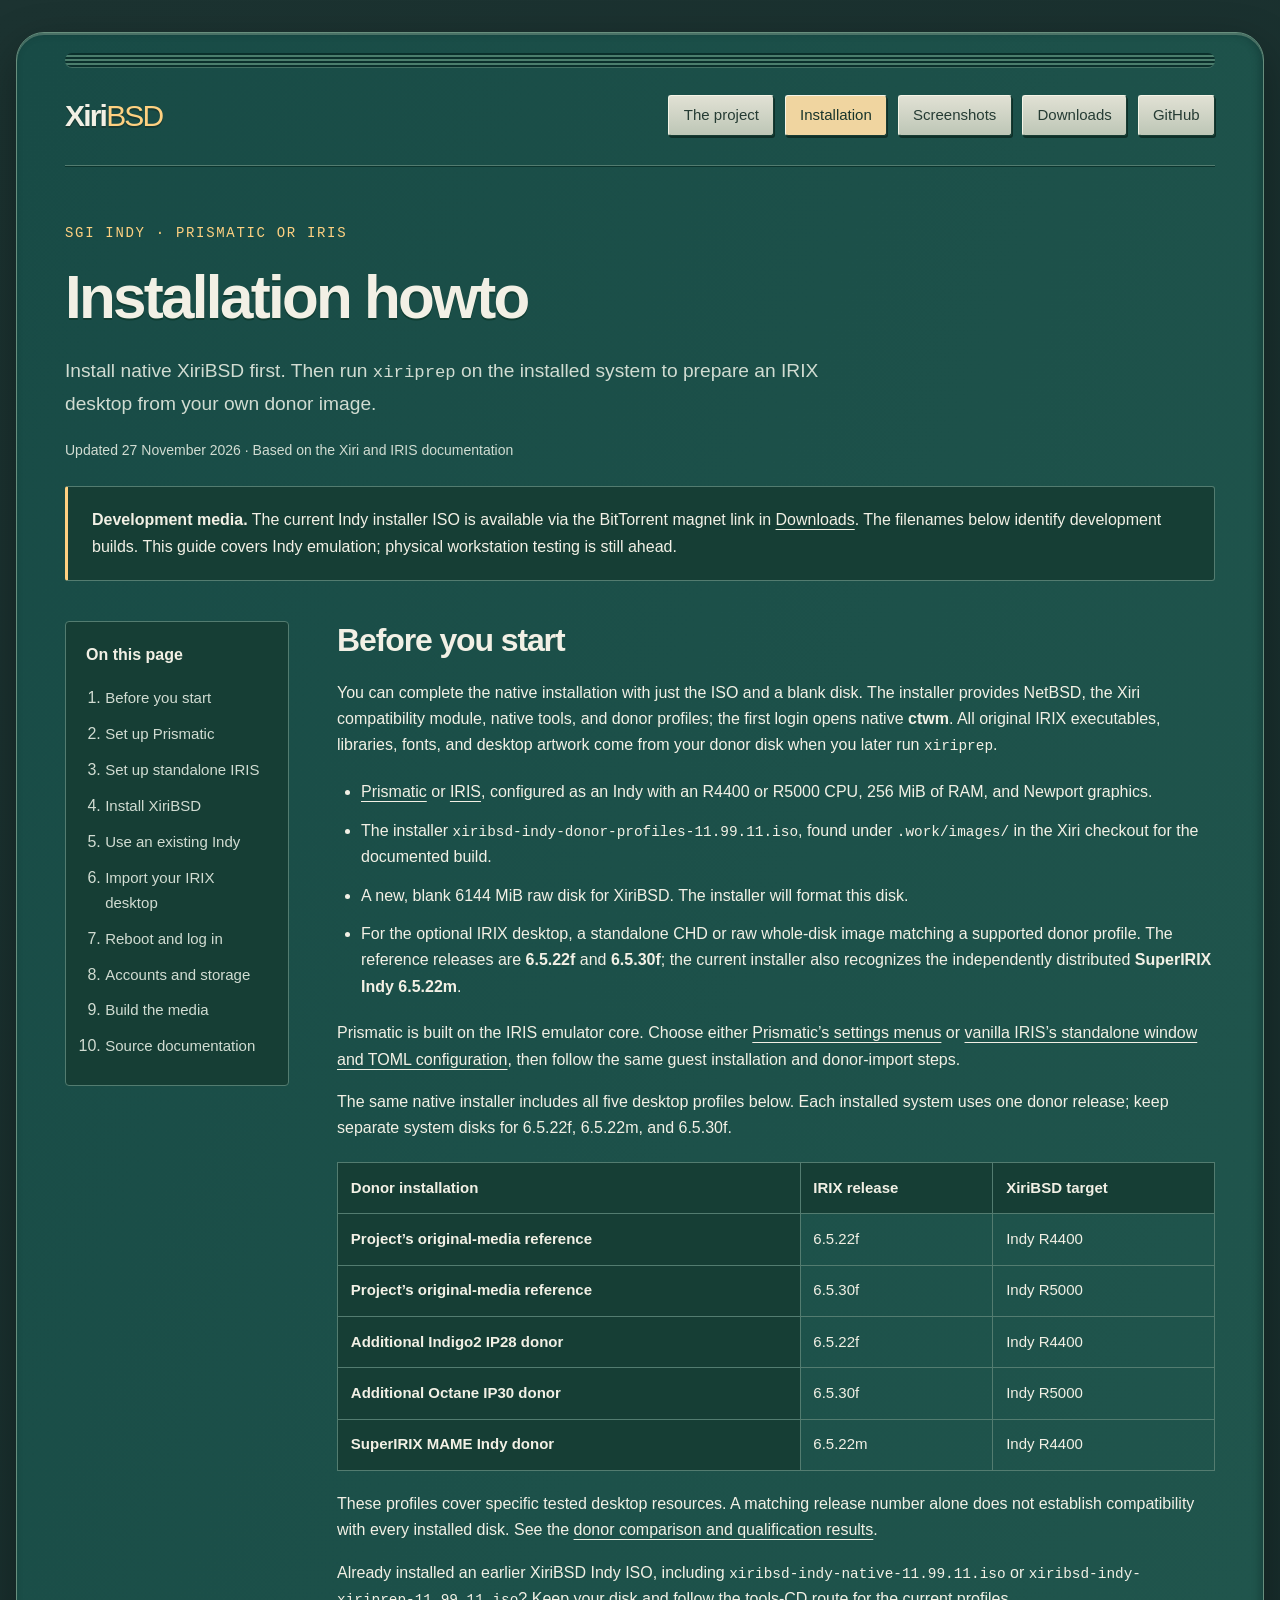
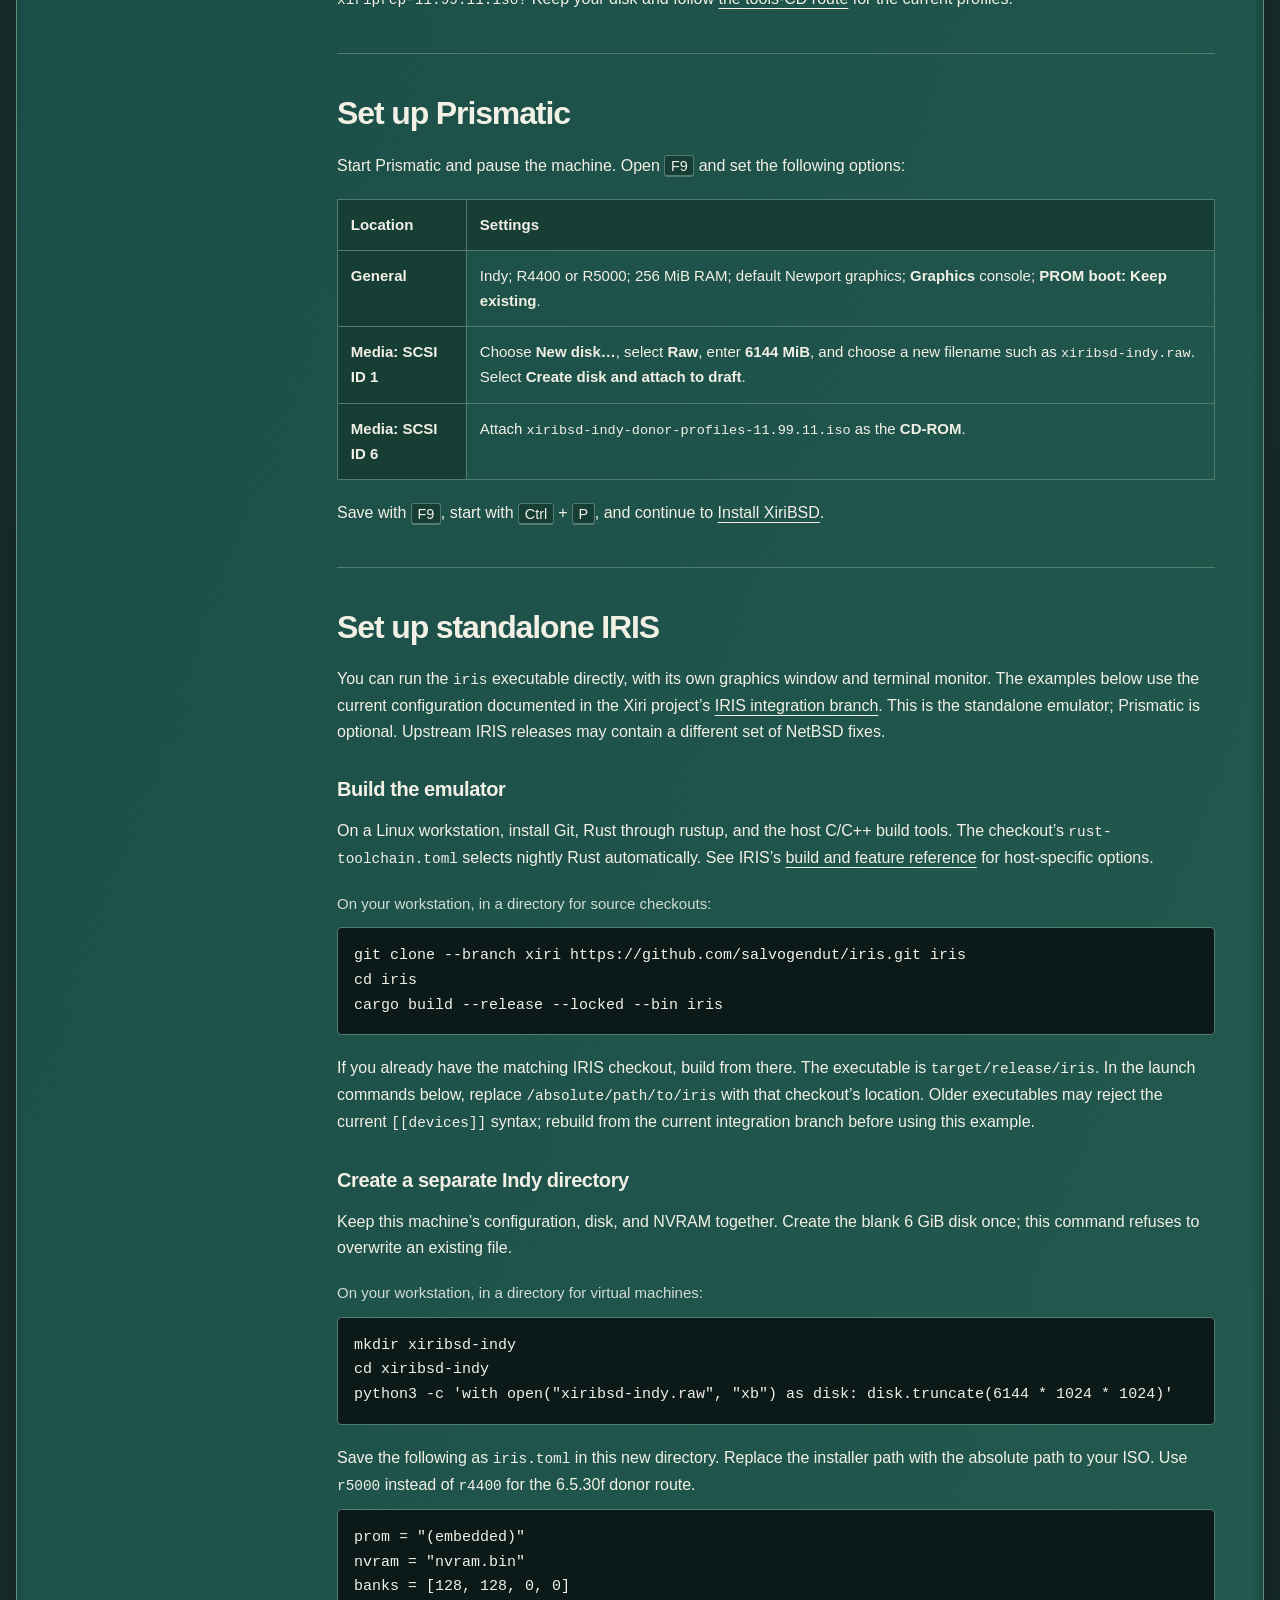
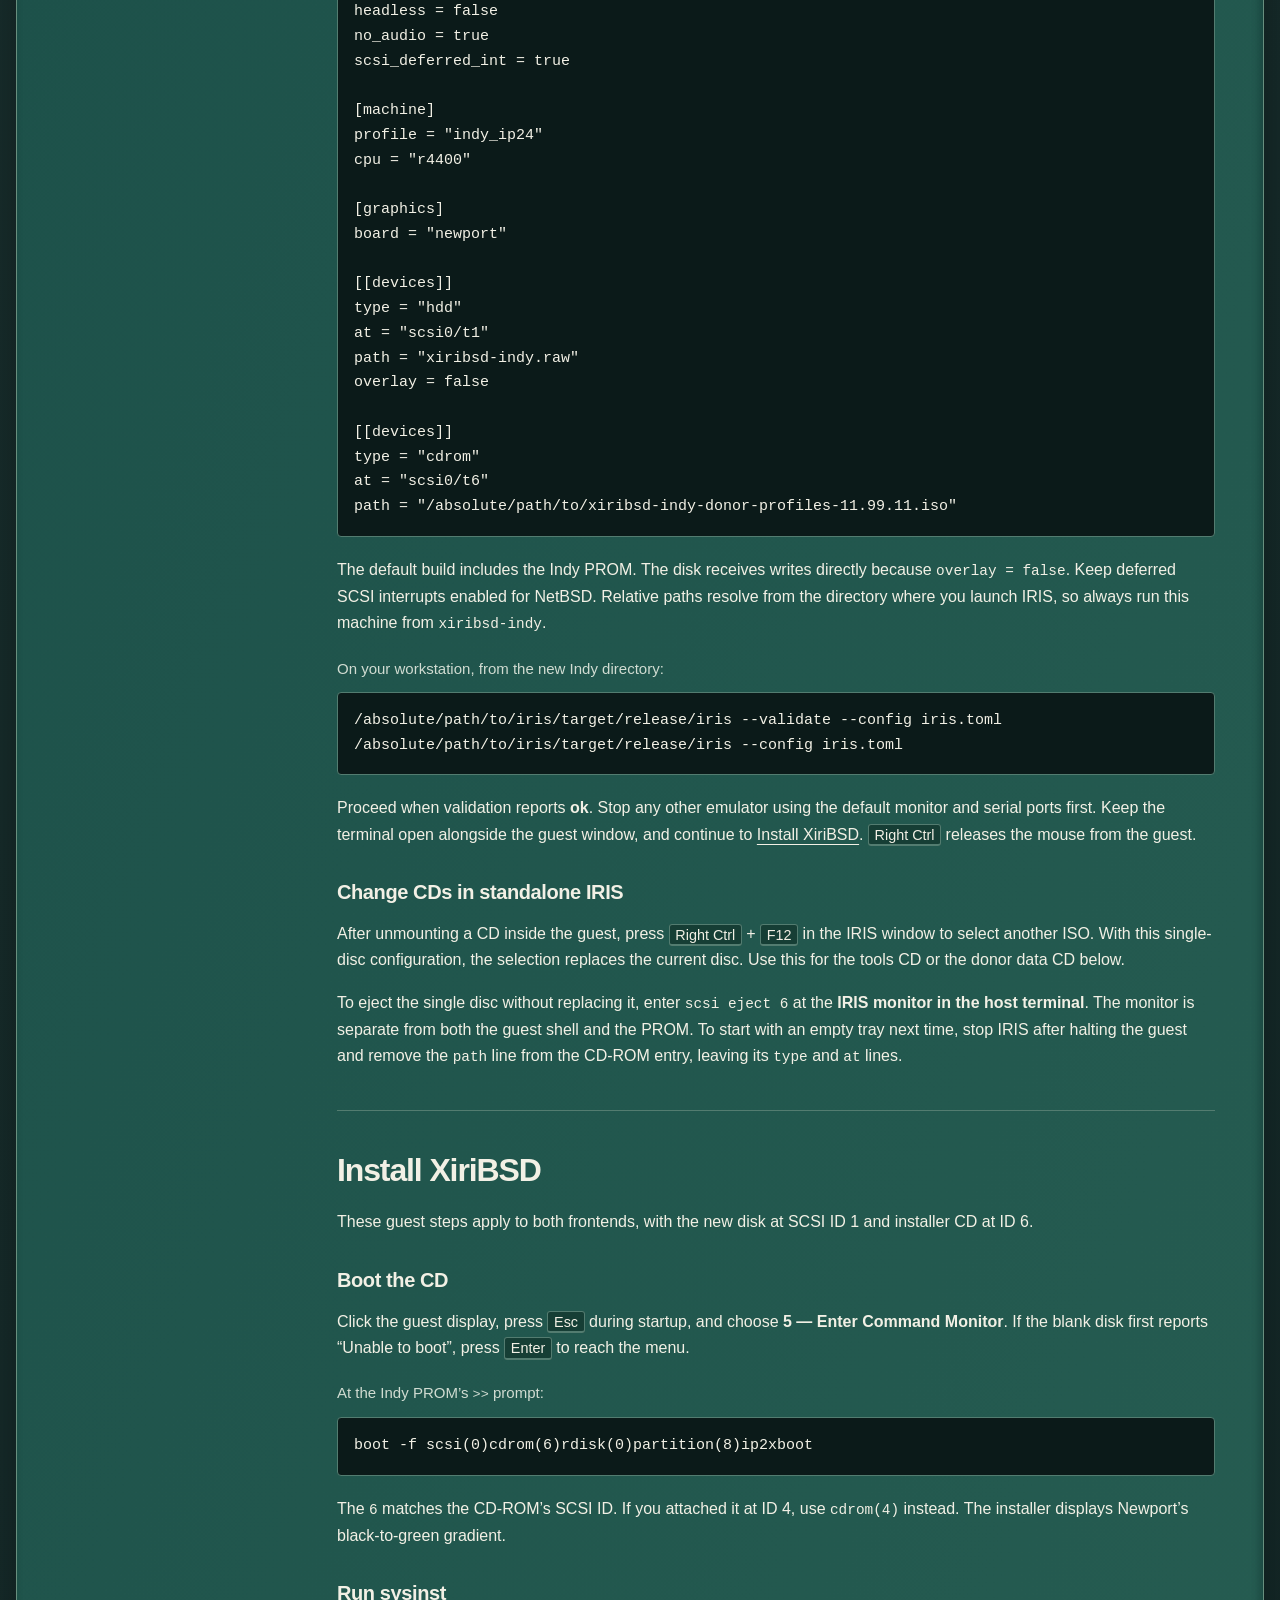
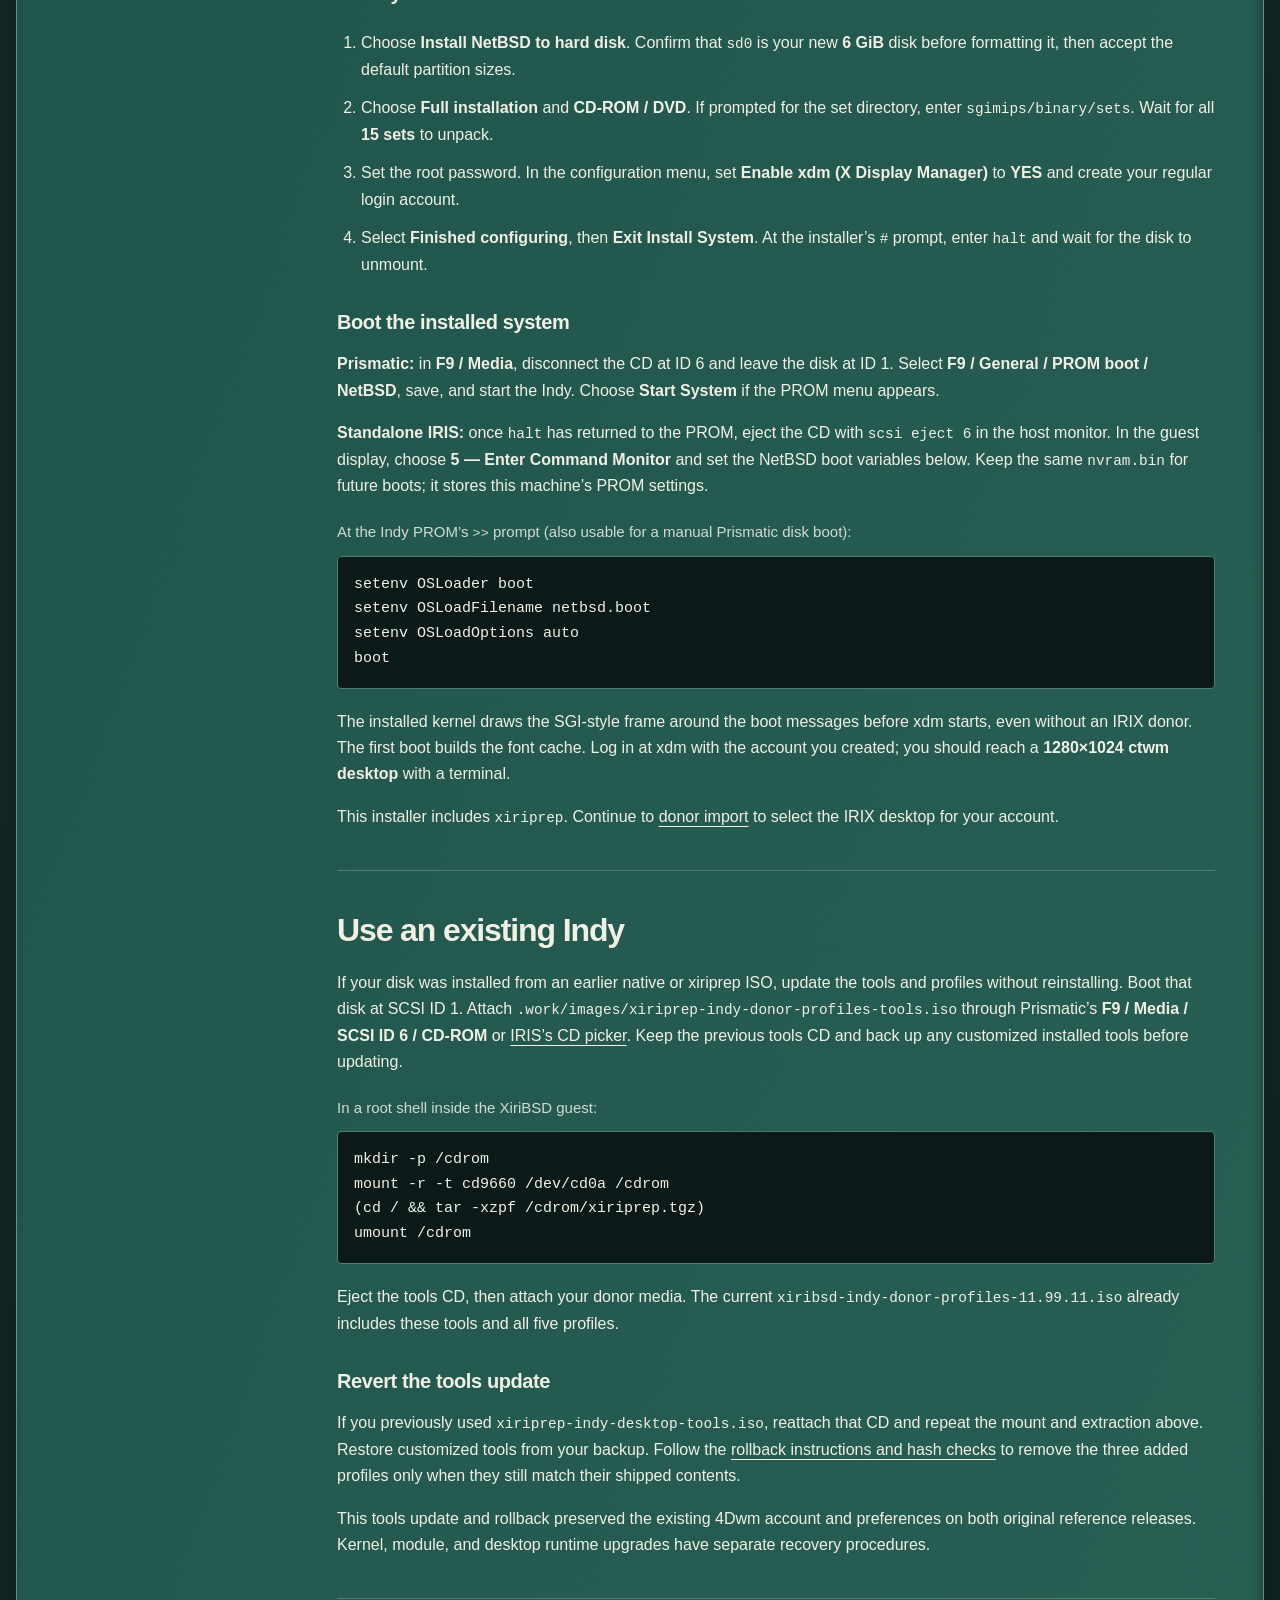
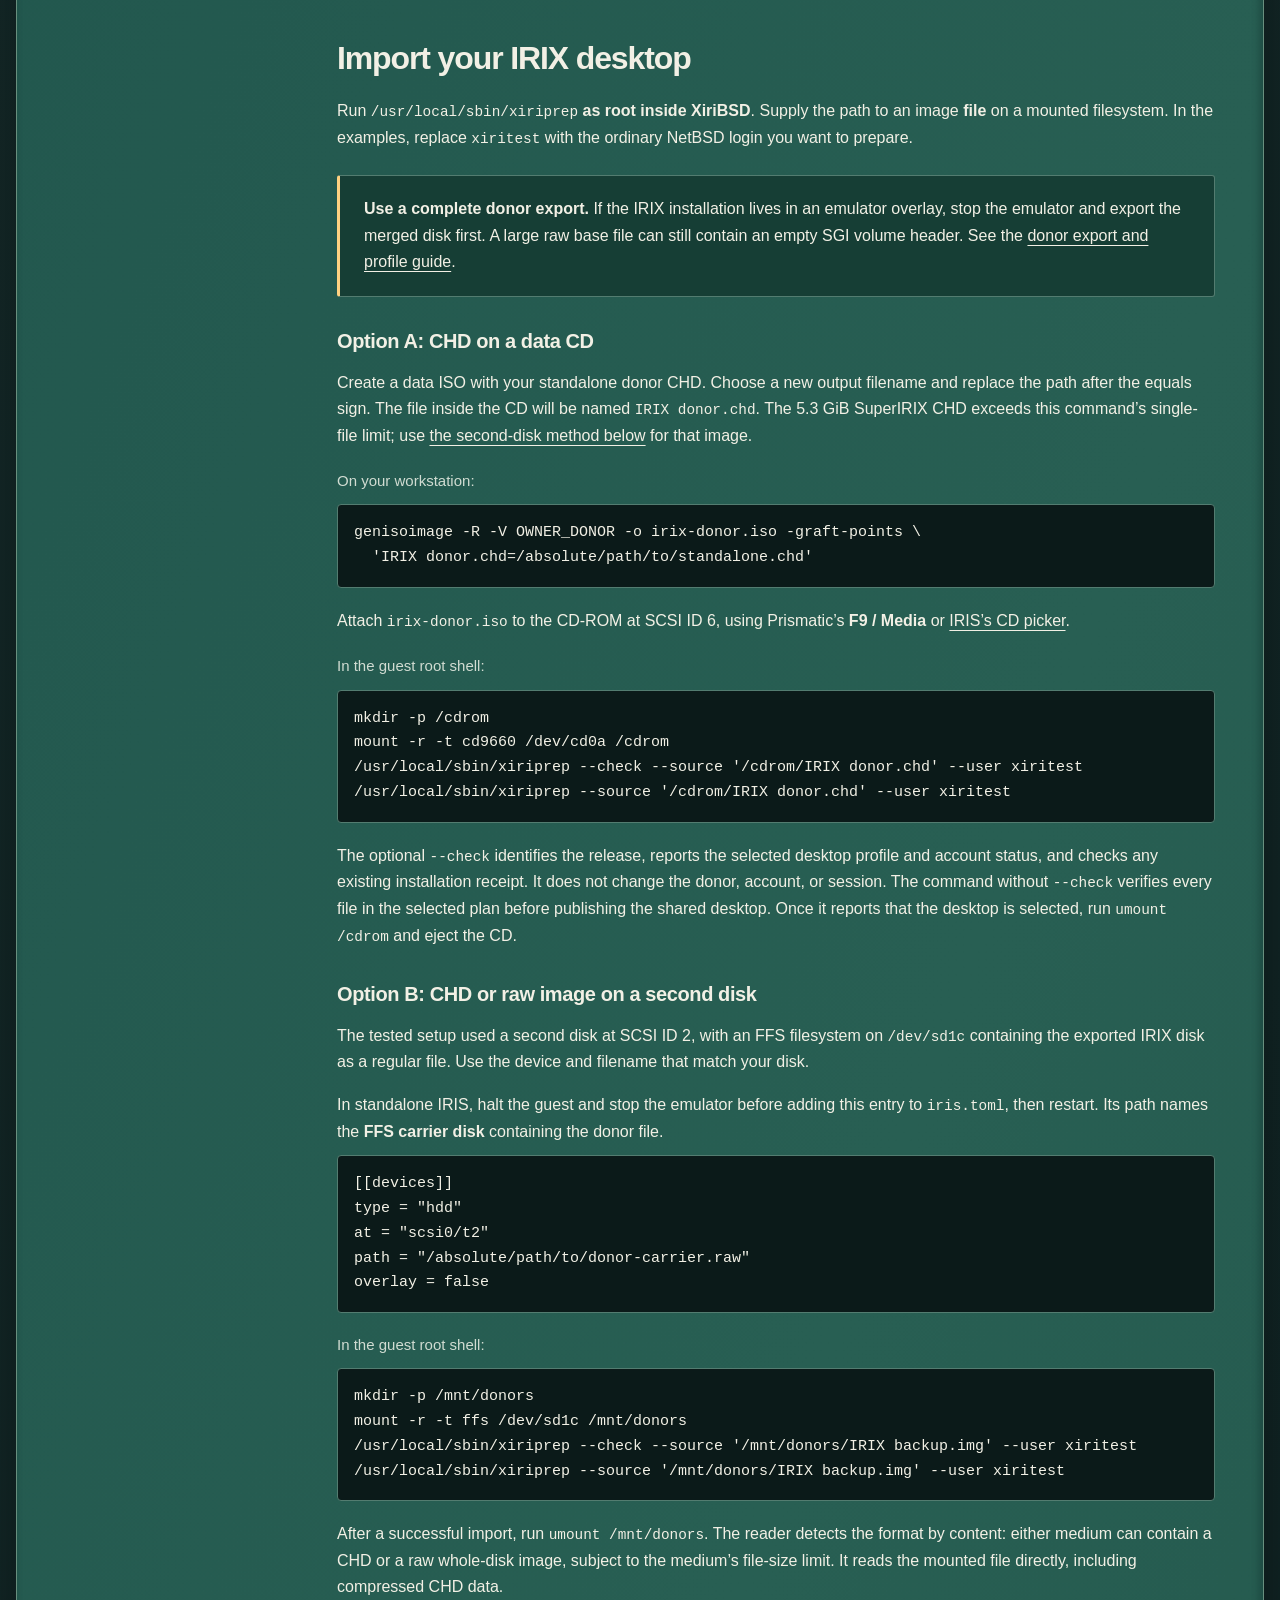
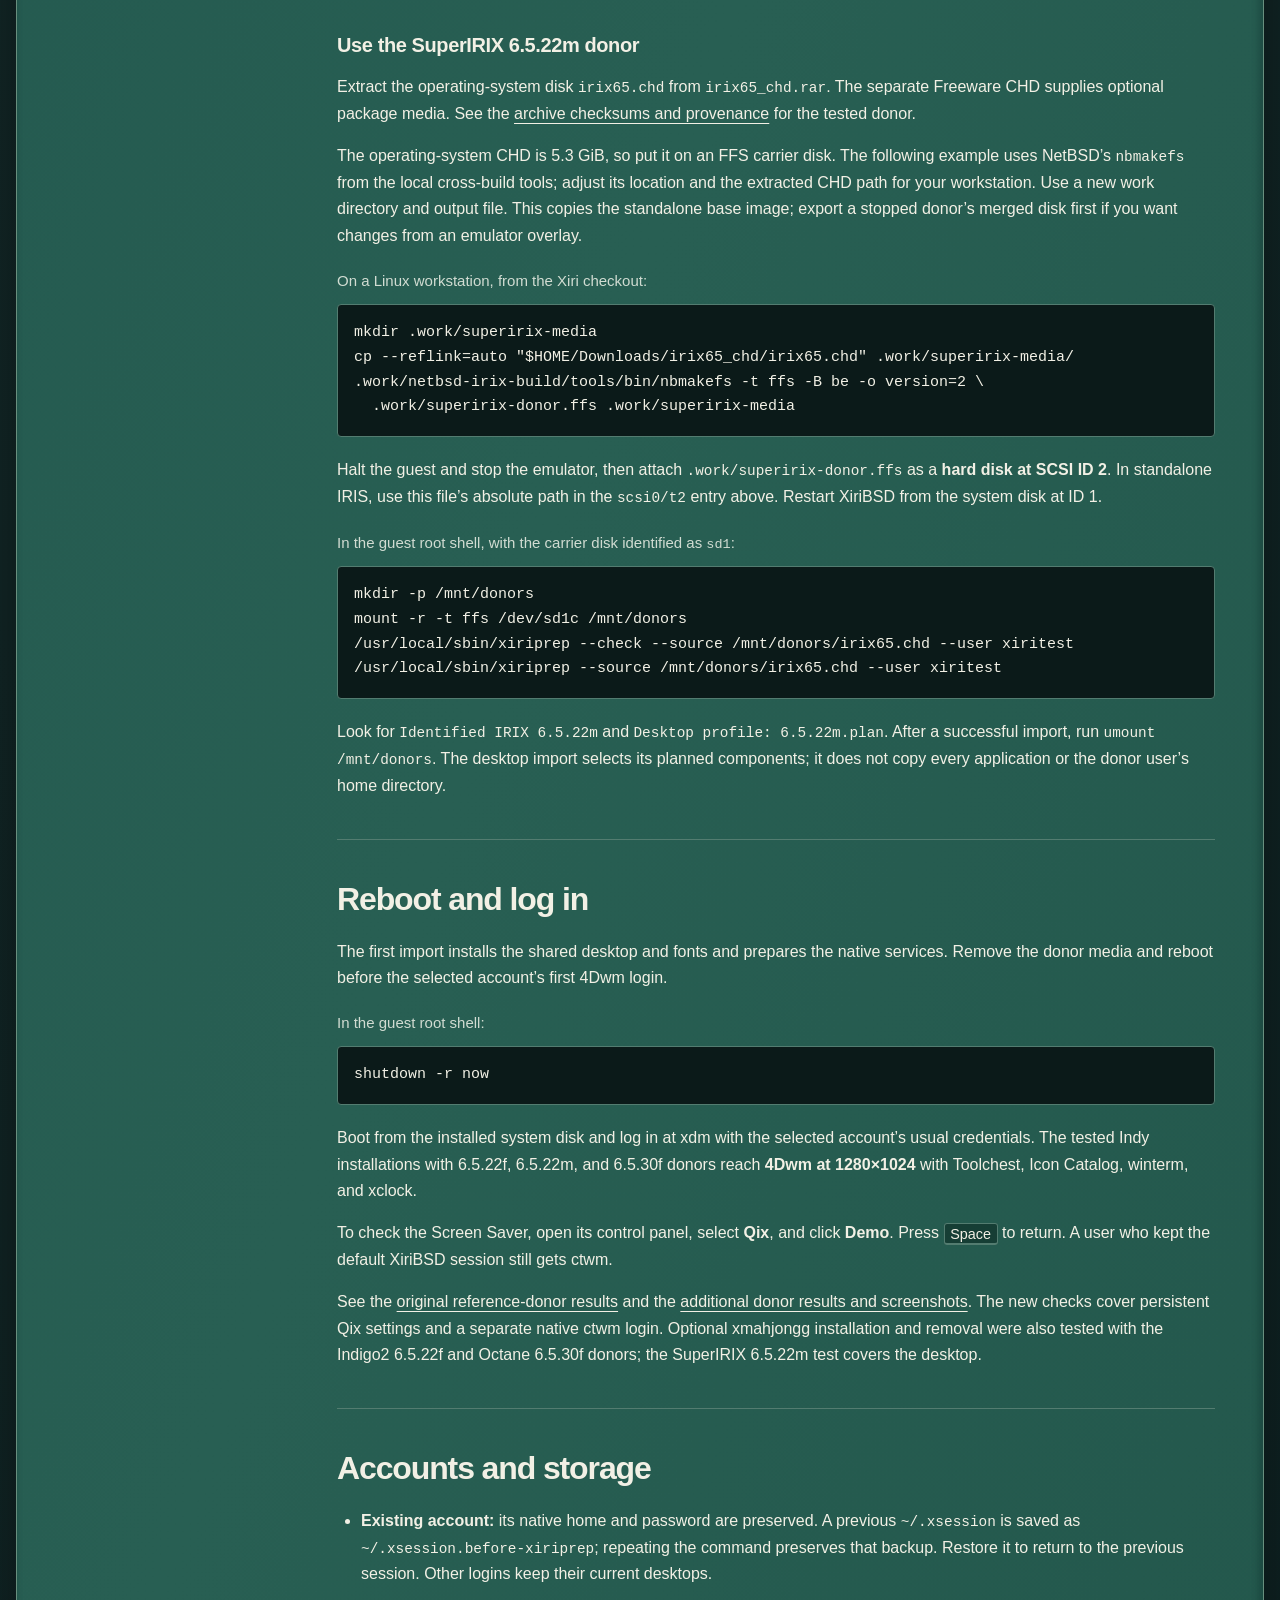
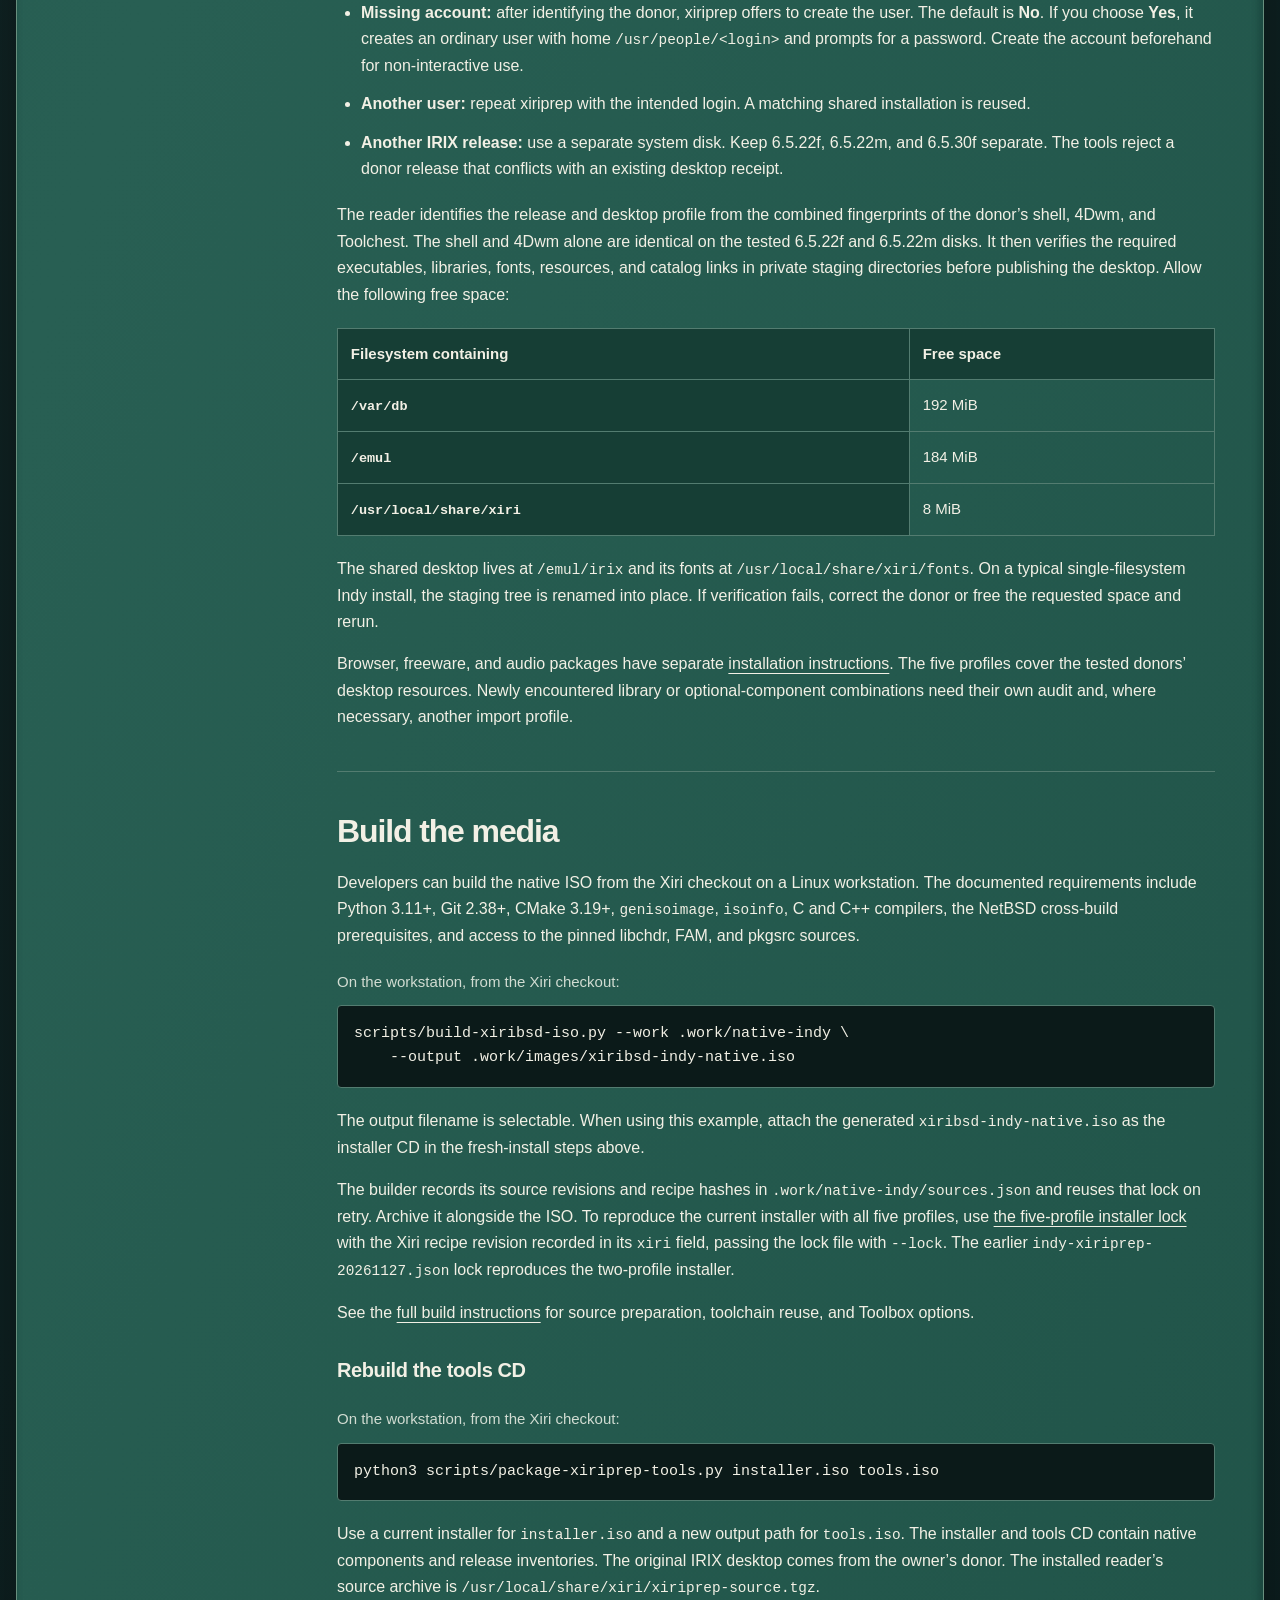
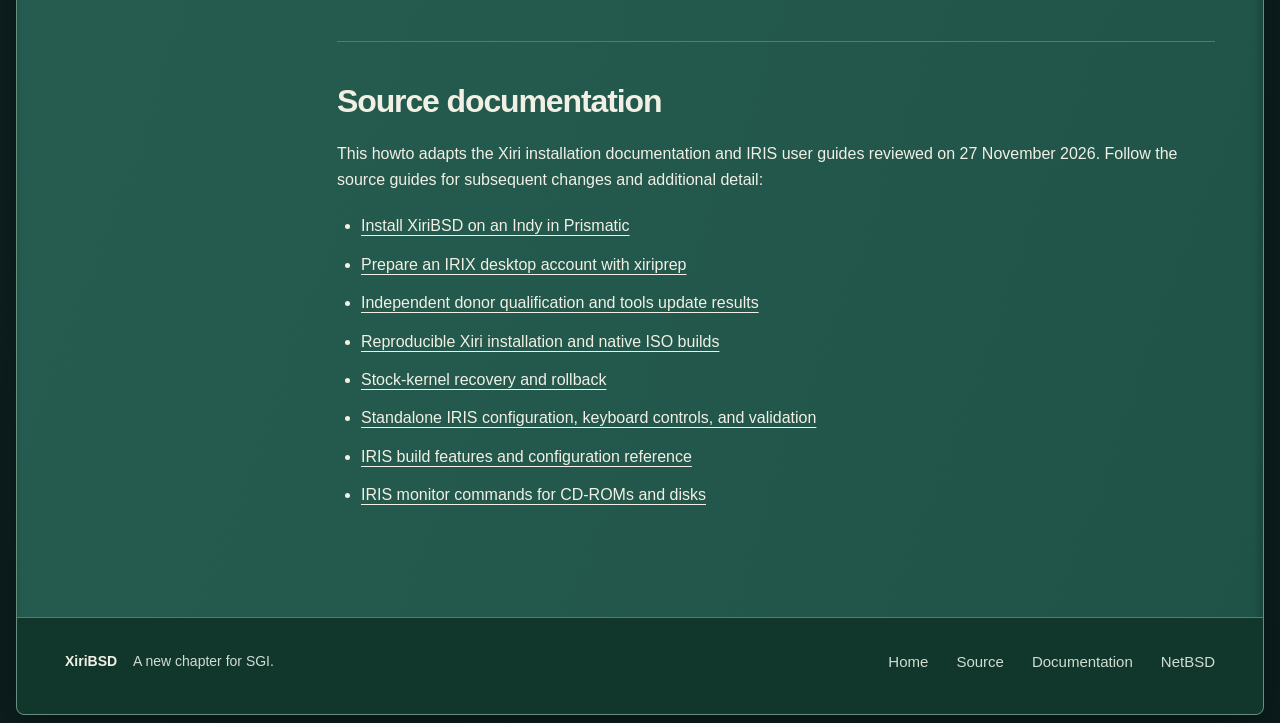
==== commit 0084f5ff: "Add BitTorrent download for the Indy development ISO" ====
--- a/website/public/installation.html
+++ b/website/public/installation.html
@@ -36,7 +36,7 @@
           <p class="guide-summary">Install native XiriBSD first. Then run <code>xiriprep</code> on the installed system to prepare an IRIX desktop from your own donor image.</p>
           <p class="guide-meta">Updated <time datetime="2026-11-27">27 November 2026</time> · Based on the Xiri and IRIS documentation</p>
           <div class="guide-notice">
-            <p><strong>Development media.</strong> The filenames below identify current development builds. Public release downloads are not available yet; the <a href="./#downloads">Downloads section</a> will link to externally hosted images when they are ready. This guide covers Indy emulation; physical workstation testing is still ahead.</p>
+            <p><strong>Development media.</strong> The current Indy installer ISO is available via the BitTorrent magnet link in <a href="./#downloads">Downloads</a>. The filenames below identify development builds. This guide covers Indy emulation; physical workstation testing is still ahead.</p>
           </div>
         </header>
 
--- a/website/public/assets/site.css
+++ b/website/public/assets/site.css
@@ -65,10 +65,11 @@
 .screenshot figcaption { padding: 1rem 0.5rem 0.5rem; }
 .screenshot h3 { margin: 0; font-size: 1.125rem; font-weight: 600; letter-spacing: 0; }
 .screenshot figcaption p { margin-top: 0.3rem; color: var(--muted); font-size: 0.9375rem; }
-.download-placeholder { border: 2px solid; border-color: #f1f1df #103b2c #103b2c #f1f1df; border-radius: 5px; padding: 2rem; background: linear-gradient(120deg, #d9dccf, #bdccba); color: #233b30; box-shadow: 3px 4px 0 #12392b; }
+.download-placeholder { min-width: 0; border: 2px solid; border-color: #f1f1df #103b2c #103b2c #f1f1df; border-radius: 5px; padding: 2rem; background: linear-gradient(120deg, #d9dccf, #bdccba); color: #233b30; box-shadow: 3px 4px 0 #12392b; }
 .release-status { display: inline-block; font-size: 0.875rem; color: #392d19; background: #f1d5a1; border: 1px solid; border-color: #9b8b69 #f9ebcb #f9ebcb #9b8b69; border-radius: 2px; padding: 0.2rem 0.65rem; }
 h3 { margin: 1.25rem 0 0.65rem; font-size: 1.4rem; font-weight: 550; letter-spacing: -0.02em; }
-.download-placeholder p { color: #3b5042; max-width: 30rem; }
+.download-placeholder p { color: #3b5042; max-width: 30rem; overflow-wrap: anywhere; }
+.download-placeholder p + p { margin-top: 0.75rem; }
 .download-placeholder a:hover { color: #153f32; }
 .download-placeholder a:focus-visible { outline-color: #234f3c; }
 footer { display: flex; align-items: center; justify-content: space-between; flex-wrap: wrap; gap: 1.5rem; border-top: 1px solid var(--line); margin: 0 calc(-1 * var(--gutter)); padding: 2rem var(--gutter) 2.5rem; background: #11372c; border-radius: 0 0 8px 8px; color: var(--muted); font-size: 0.875rem; }
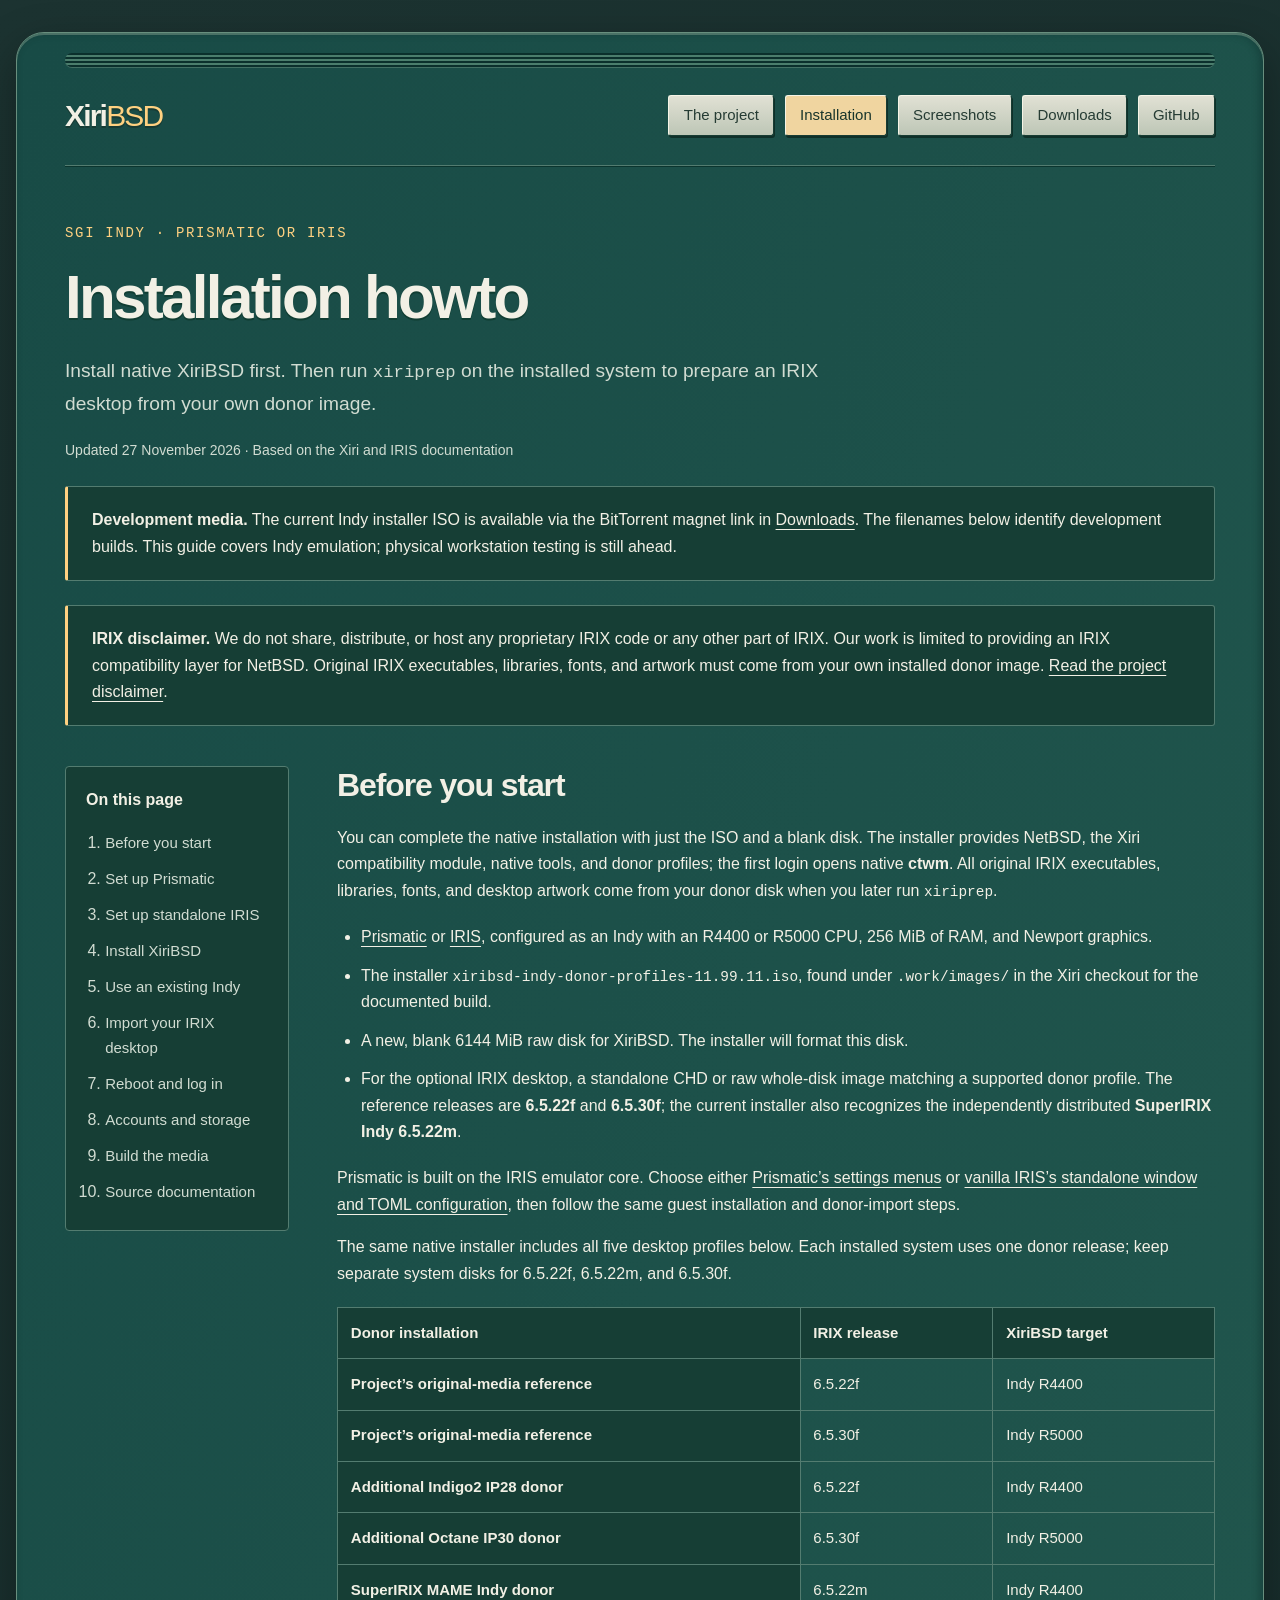
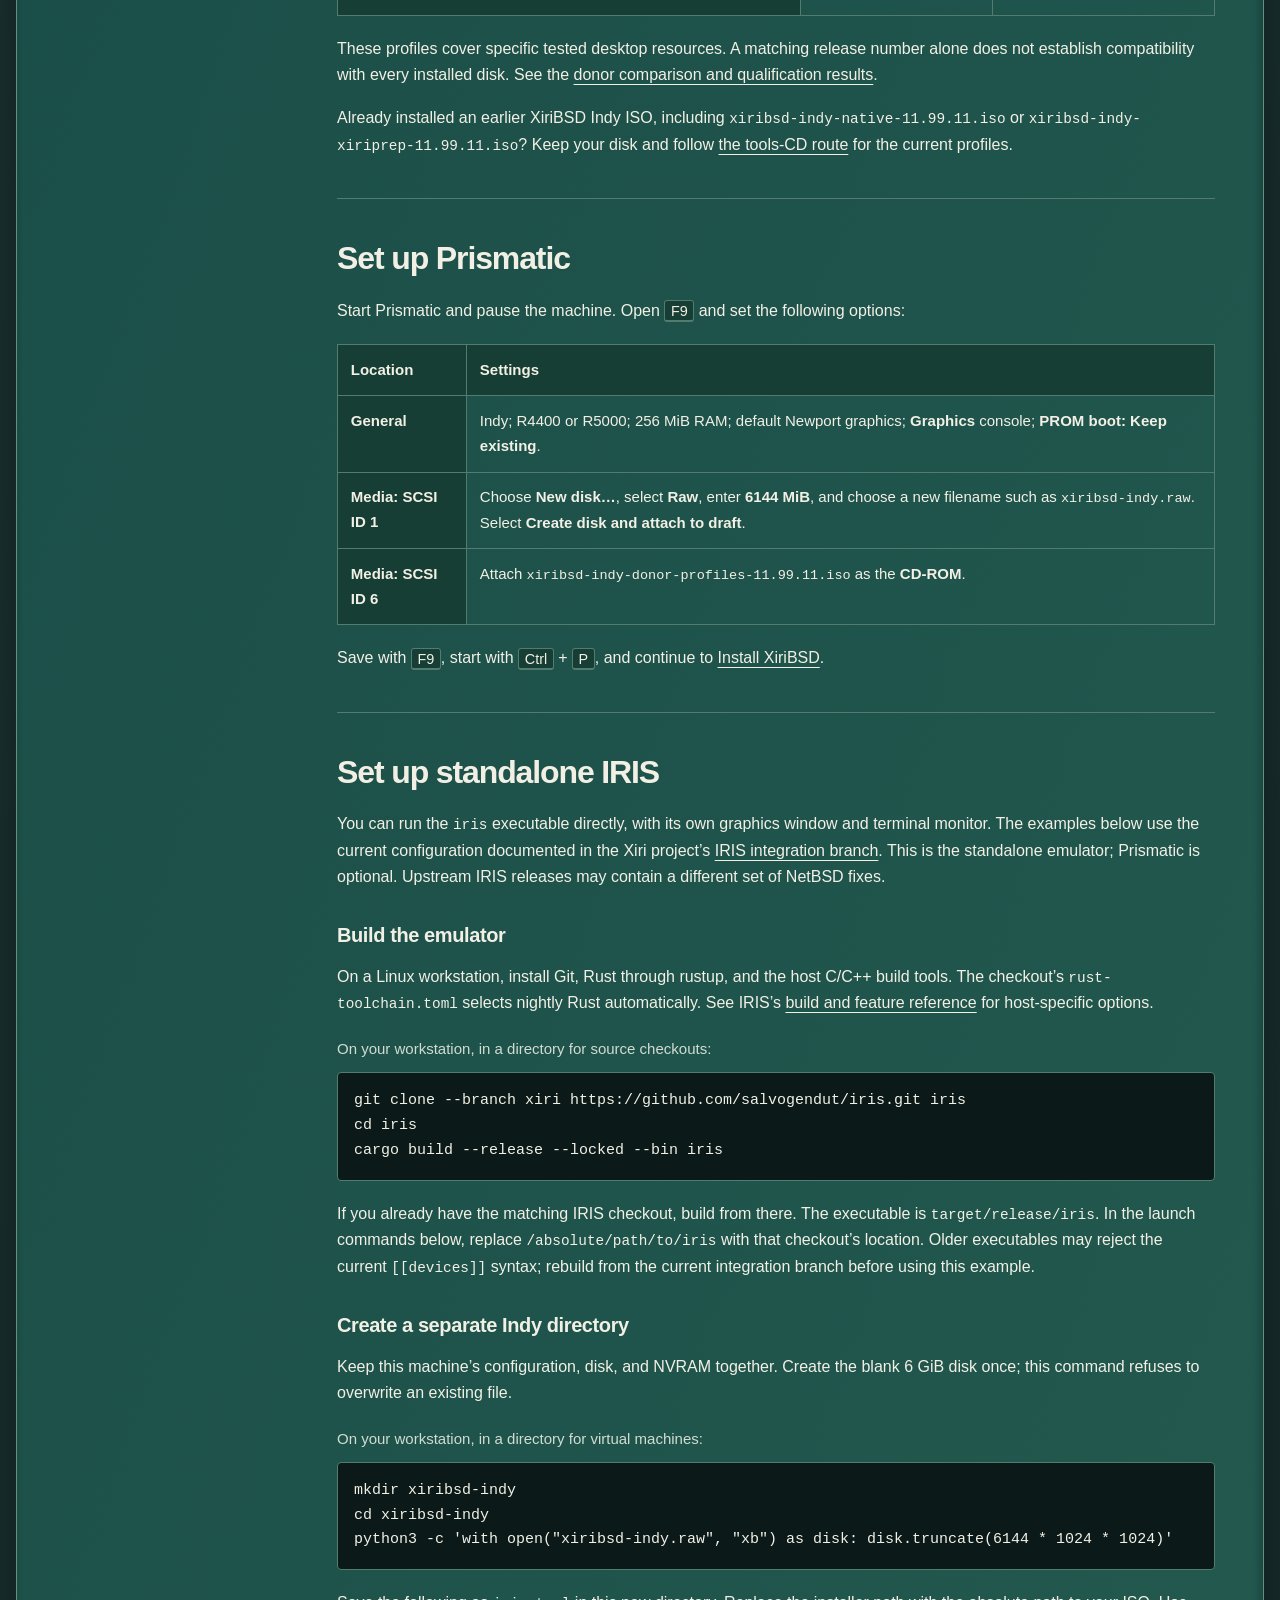
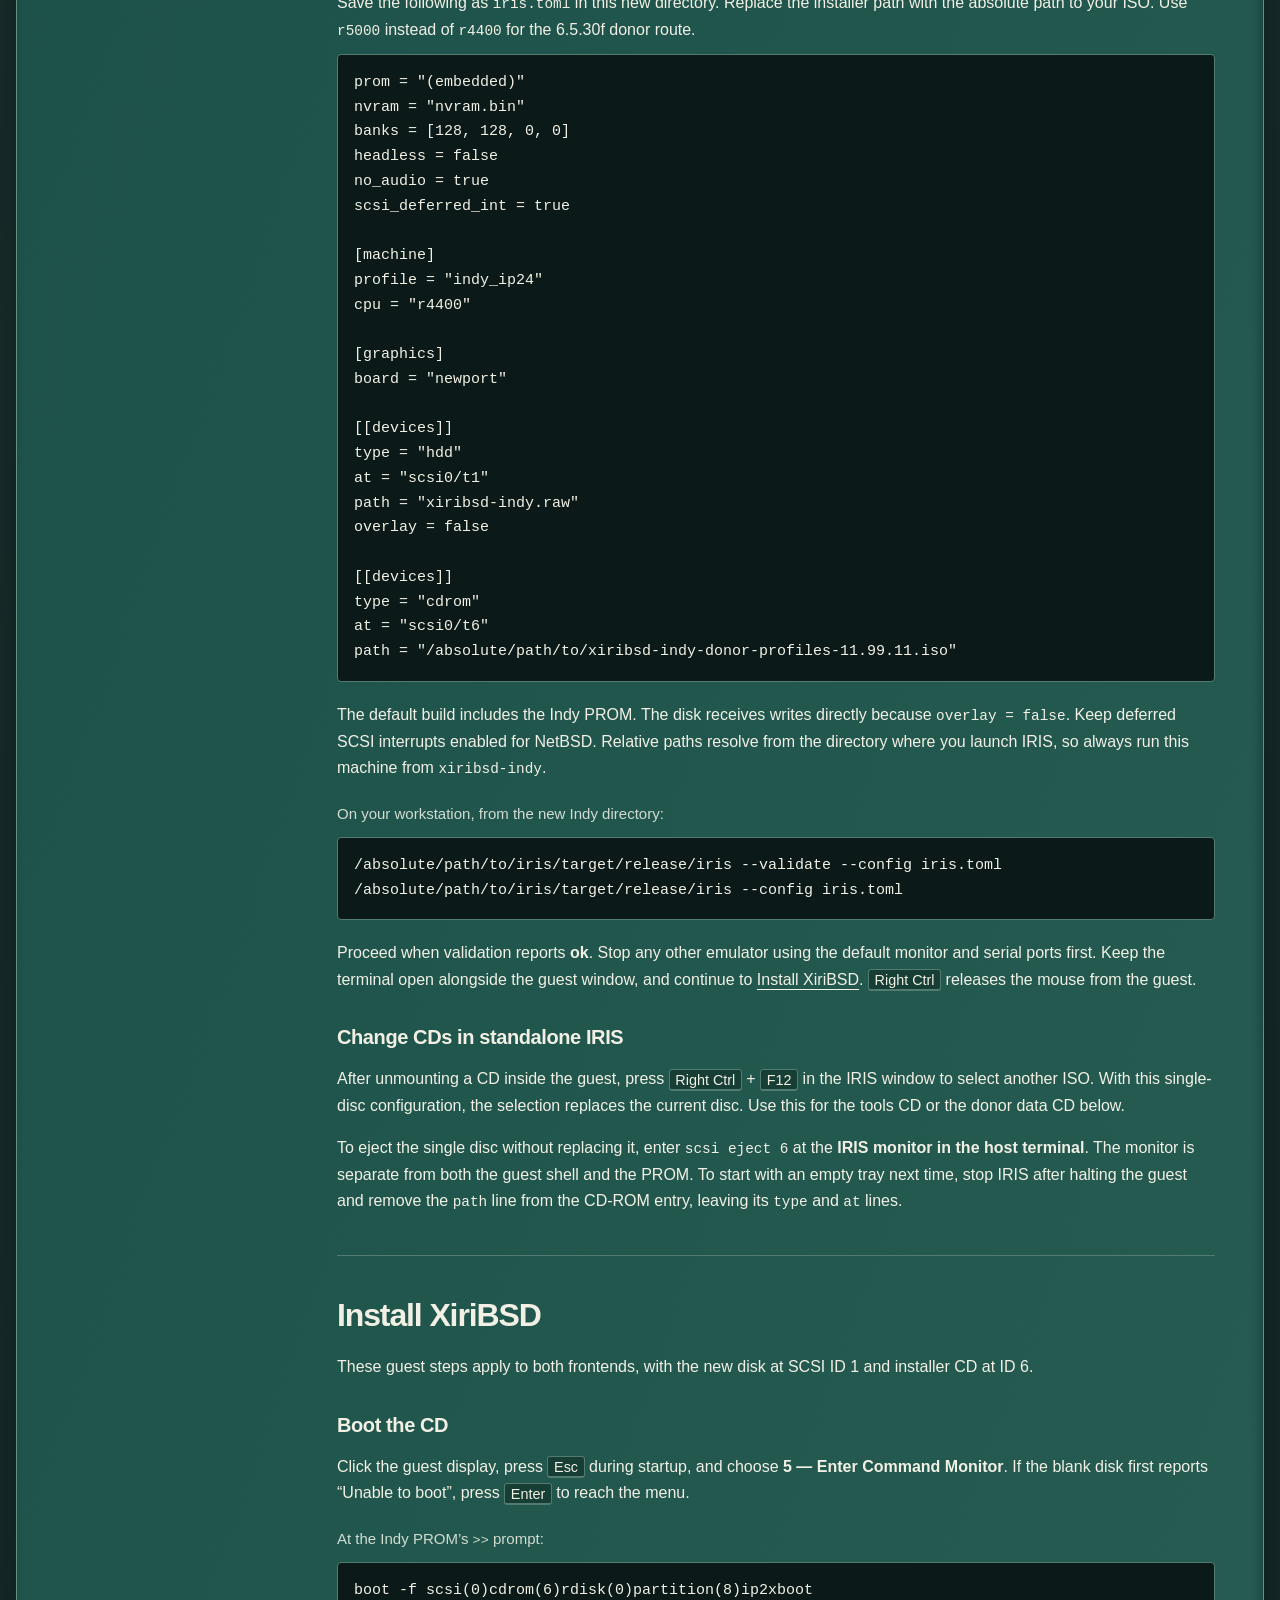
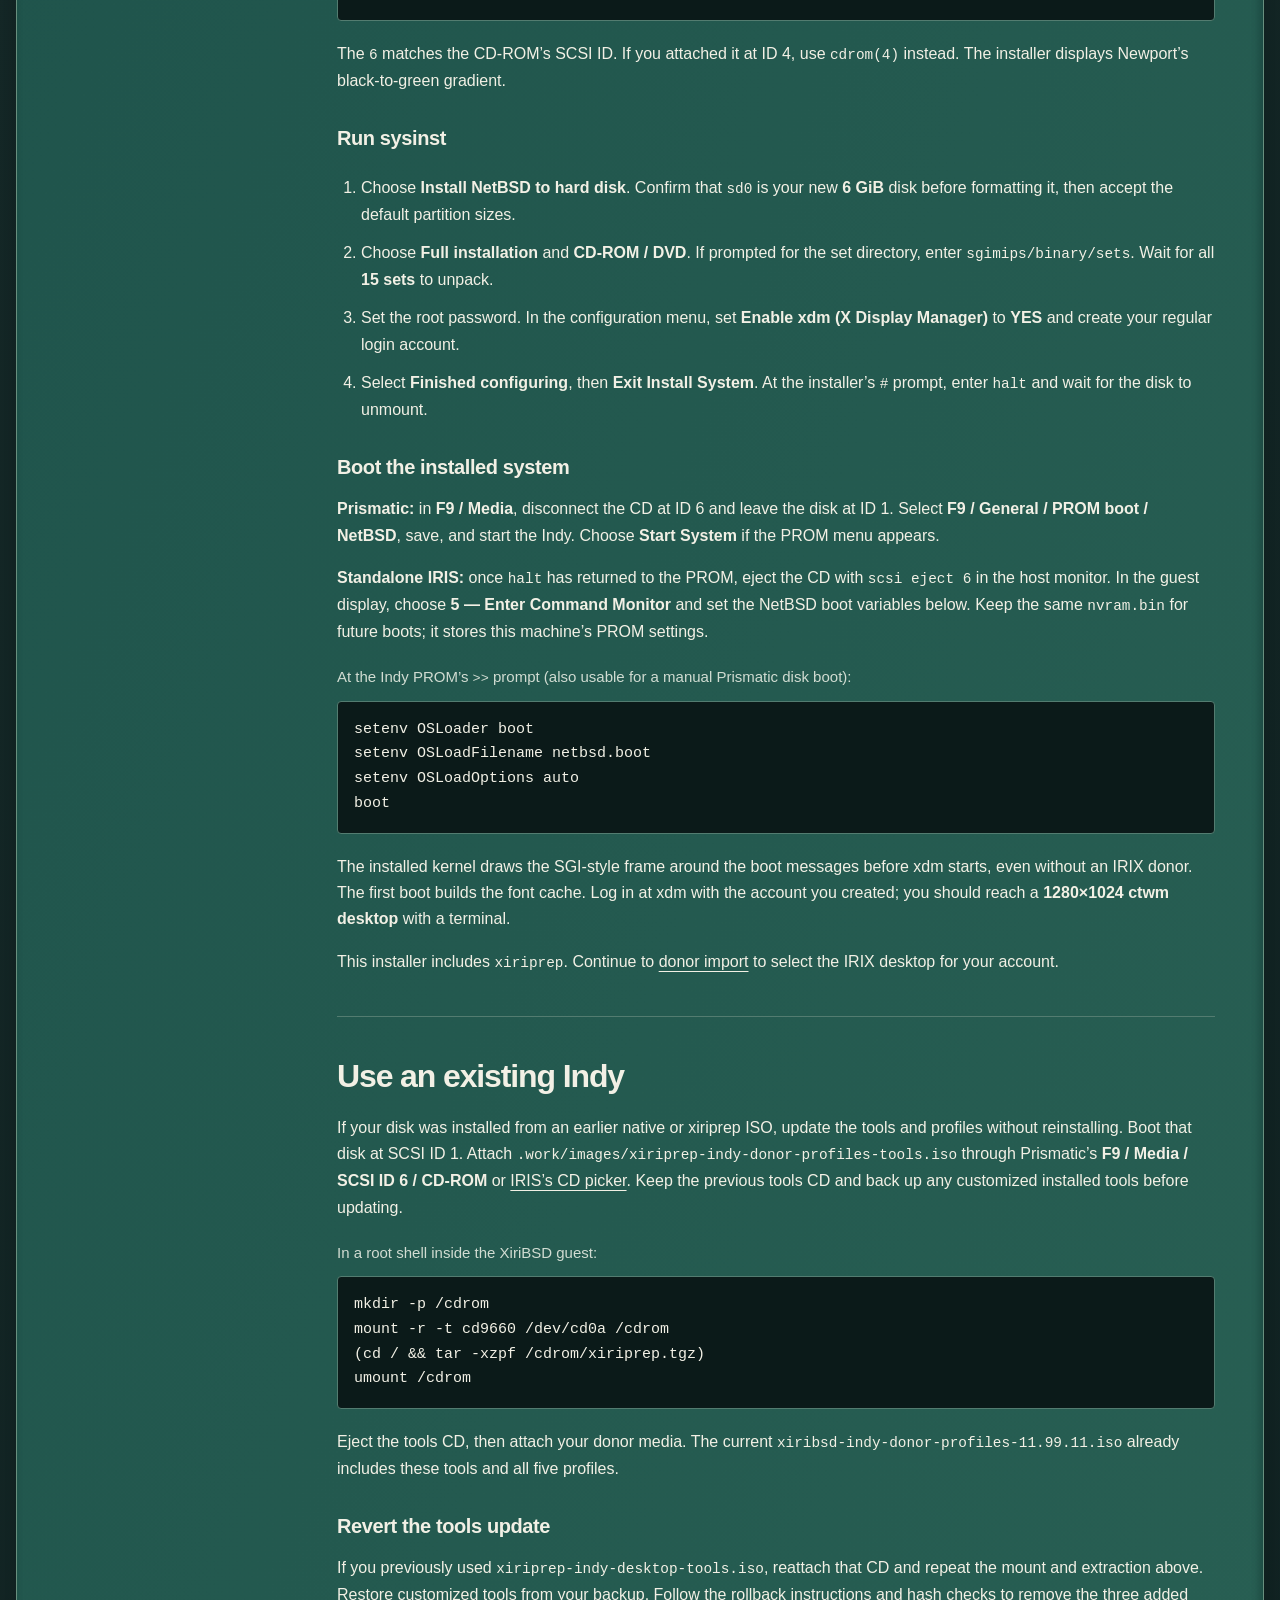
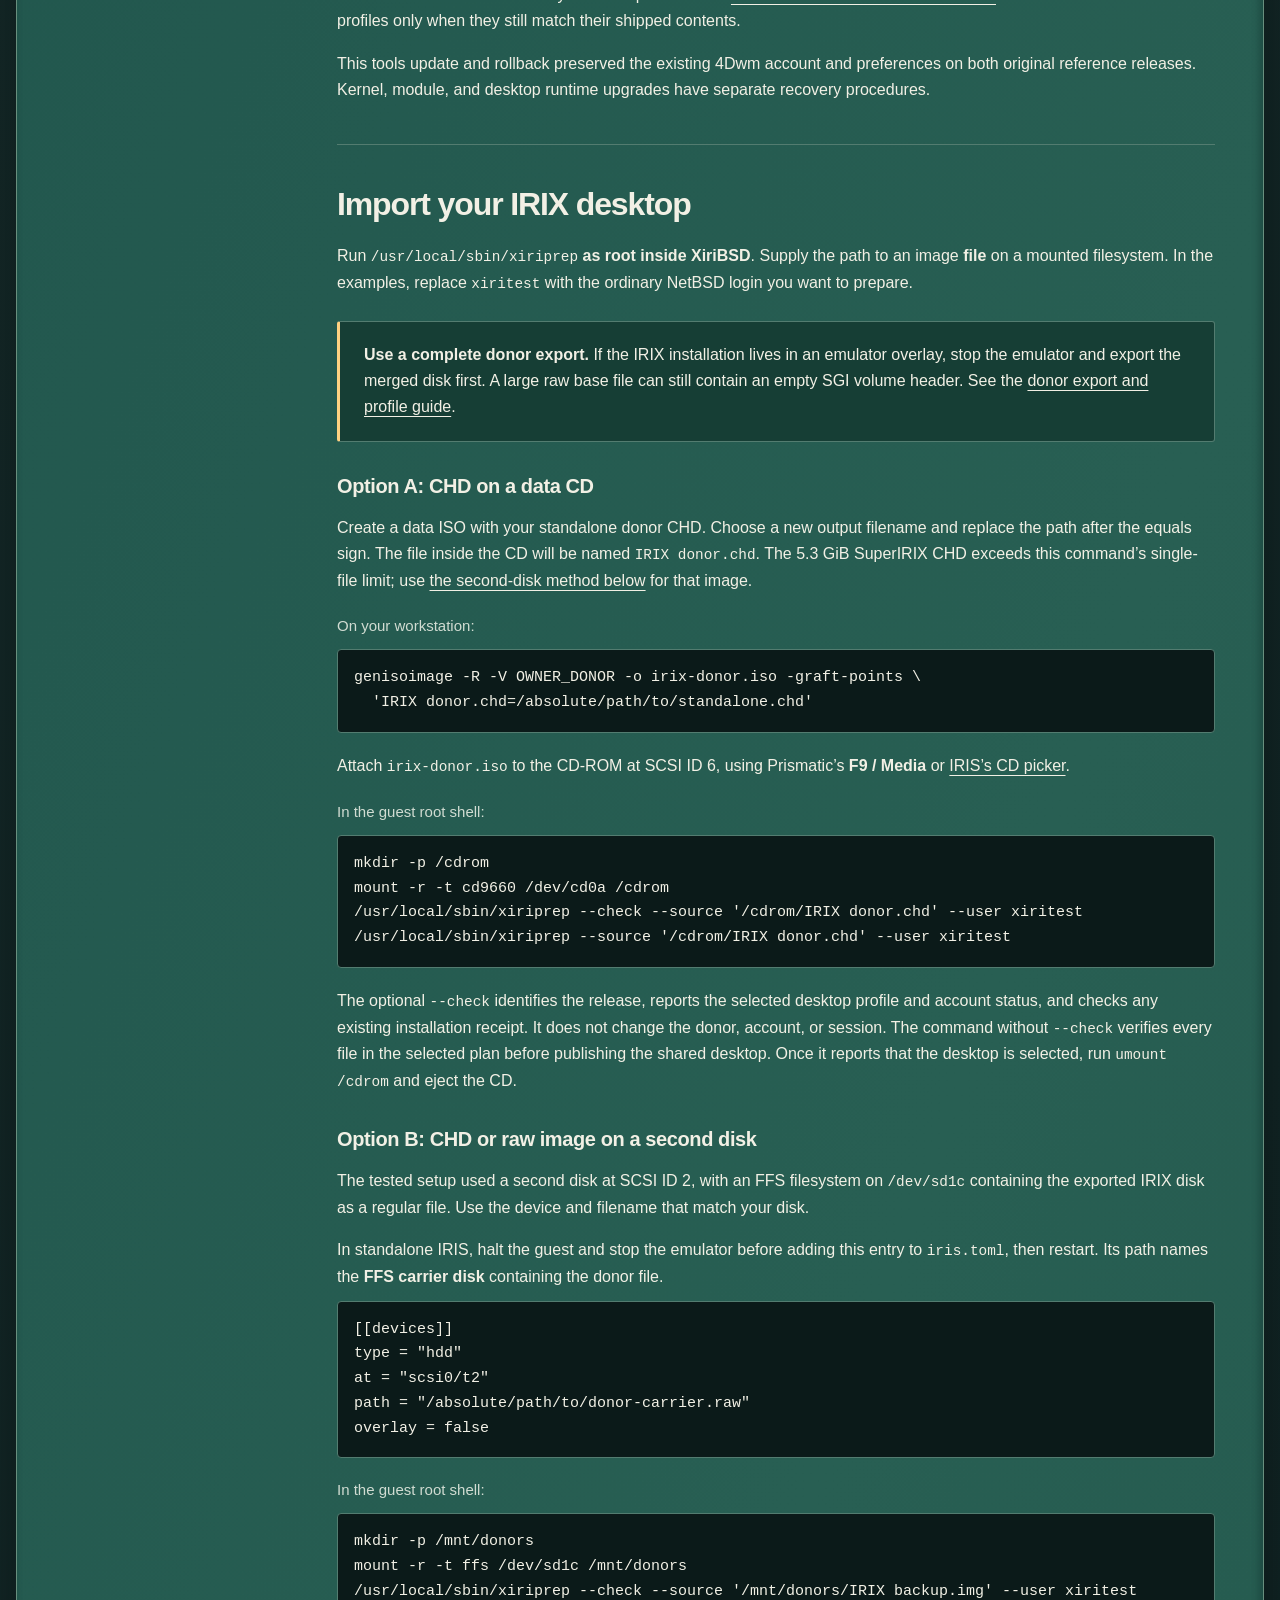
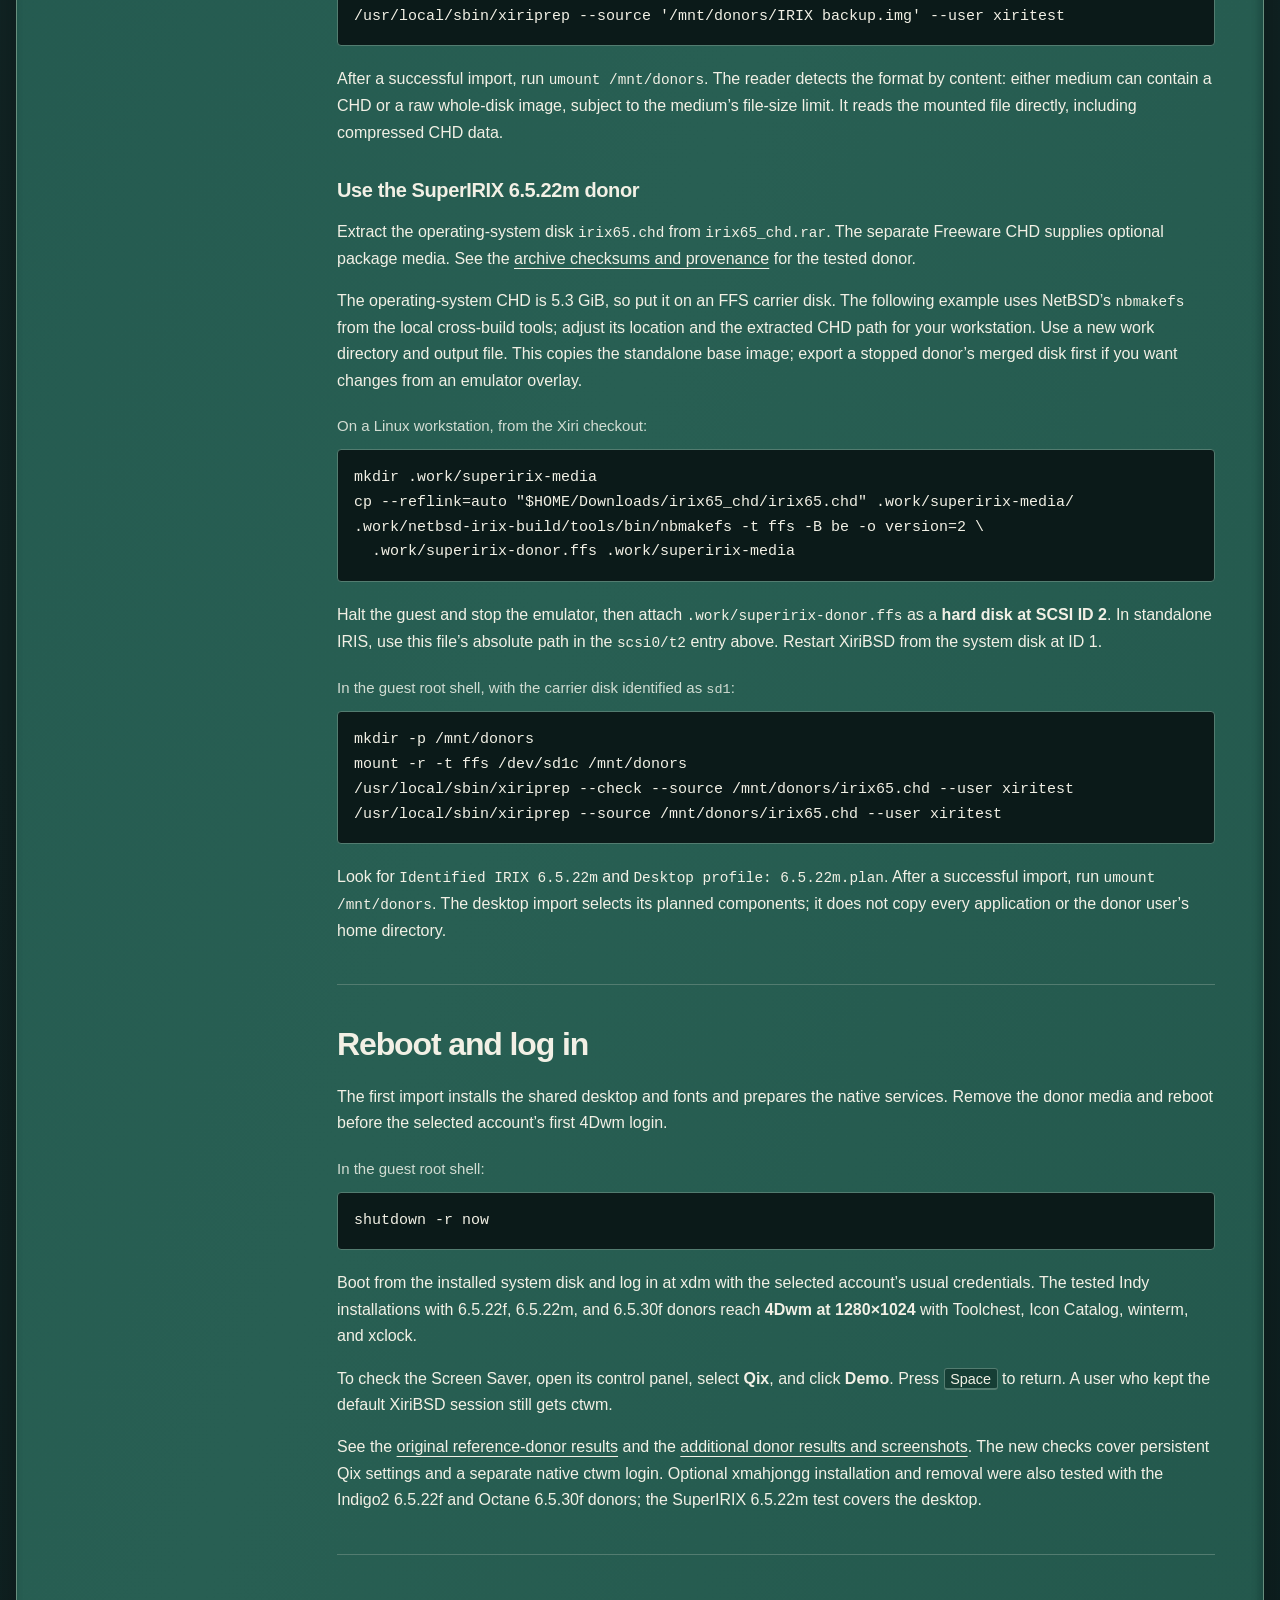
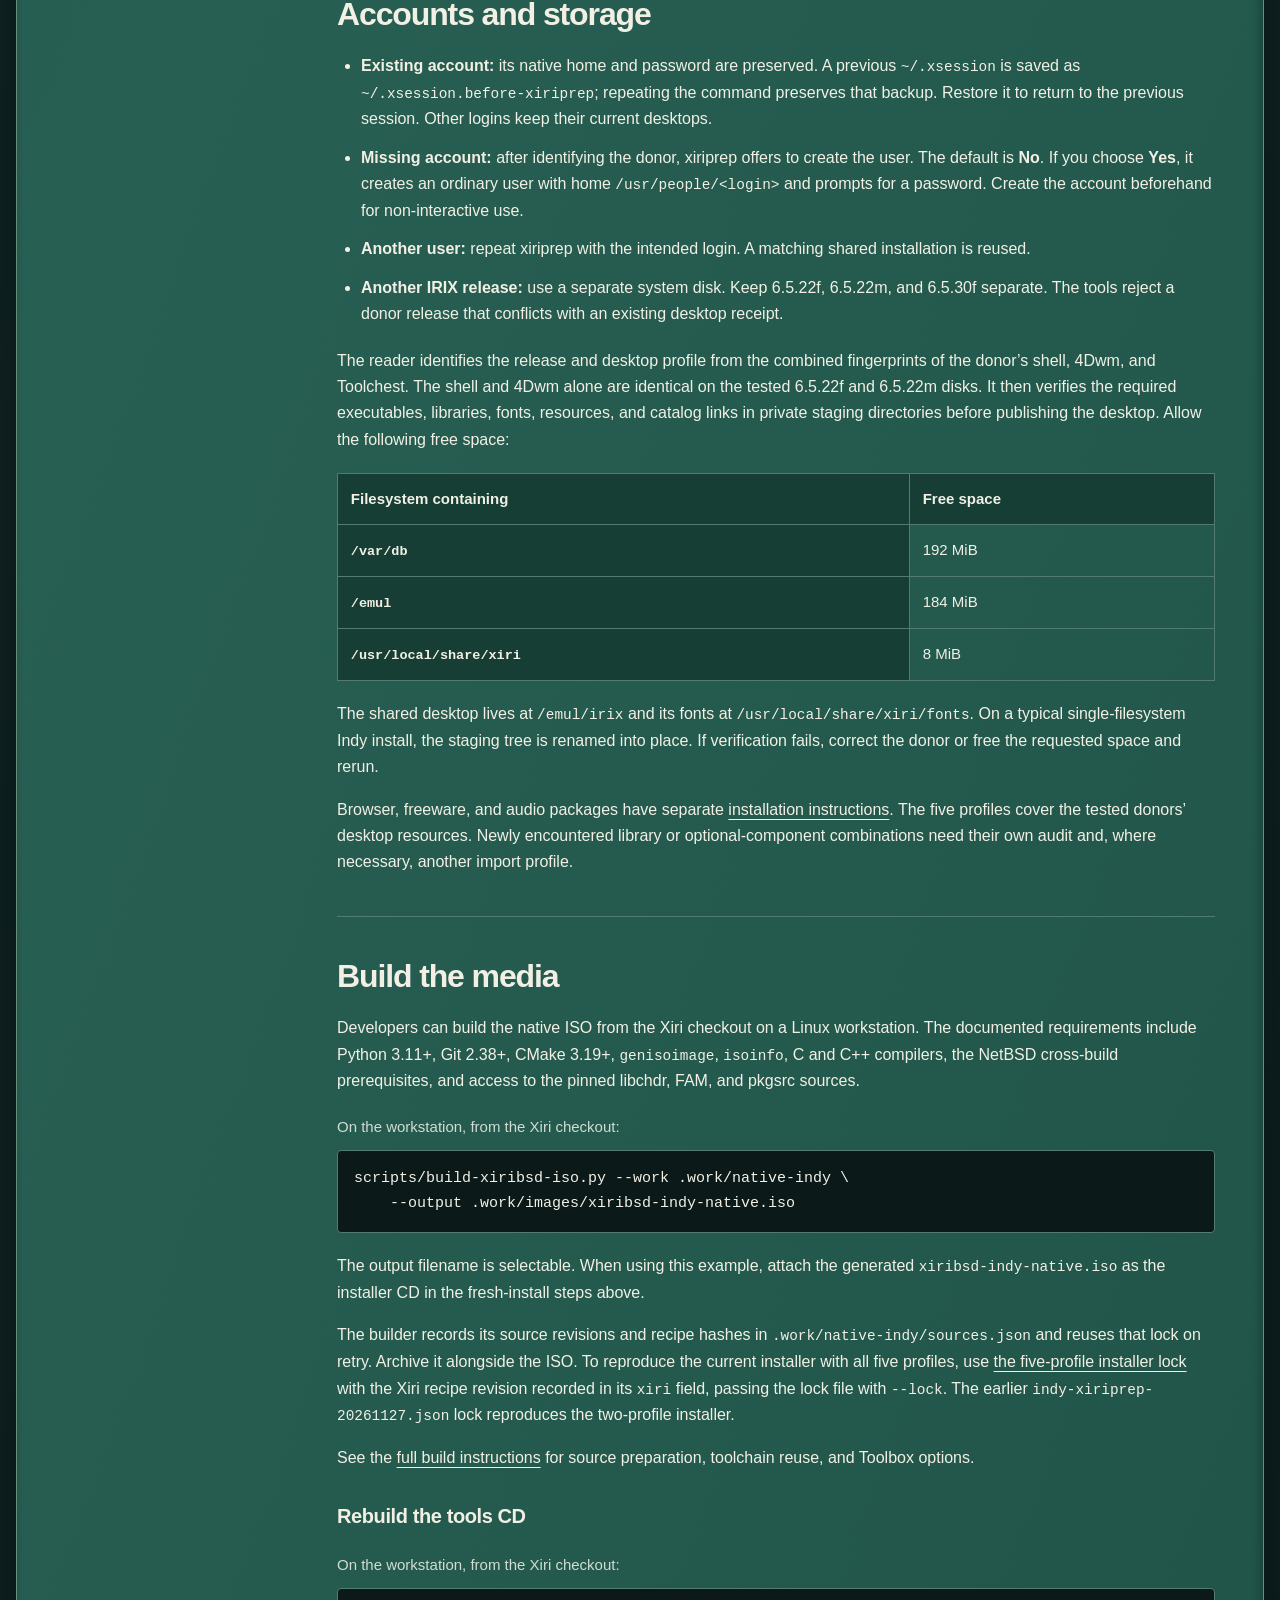
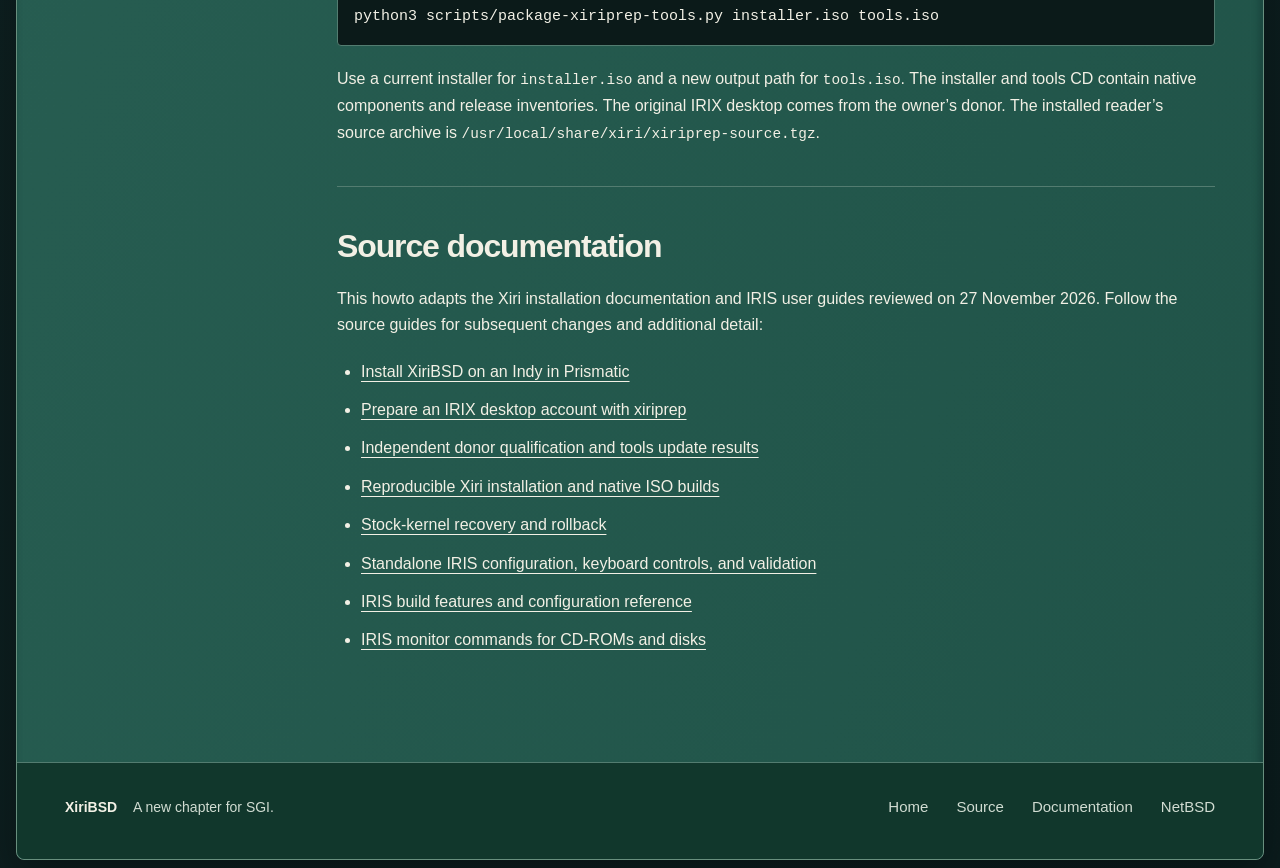
==== commit f8c1969d: "Add IRIX distribution and compatibility scope disclaimer" ====
--- a/website/public/installation.html
+++ b/website/public/installation.html
@@ -37,6 +37,9 @@
           <p class="guide-meta">Updated <time datetime="2026-11-27">27 November 2026</time> · Based on the Xiri and IRIS documentation</p>
           <div class="guide-notice">
             <p><strong>Development media.</strong> The current Indy installer ISO is available via the BitTorrent magnet link in <a href="./#downloads">Downloads</a>. The filenames below identify development builds. This guide covers Indy emulation; physical workstation testing is still ahead.</p>
+          </div>
+          <div class="guide-notice">
+            <p><strong>IRIX disclaimer.</strong> We do not share, distribute, or host any proprietary IRIX code or any other part of IRIX. Our work is limited to providing an IRIX compatibility layer for NetBSD. Original IRIX executables, libraries, fonts, and artwork must come from your own installed donor image. <a href="./#disclaimer">Read the project disclaimer</a>.</p>
           </div>
         </header>
 
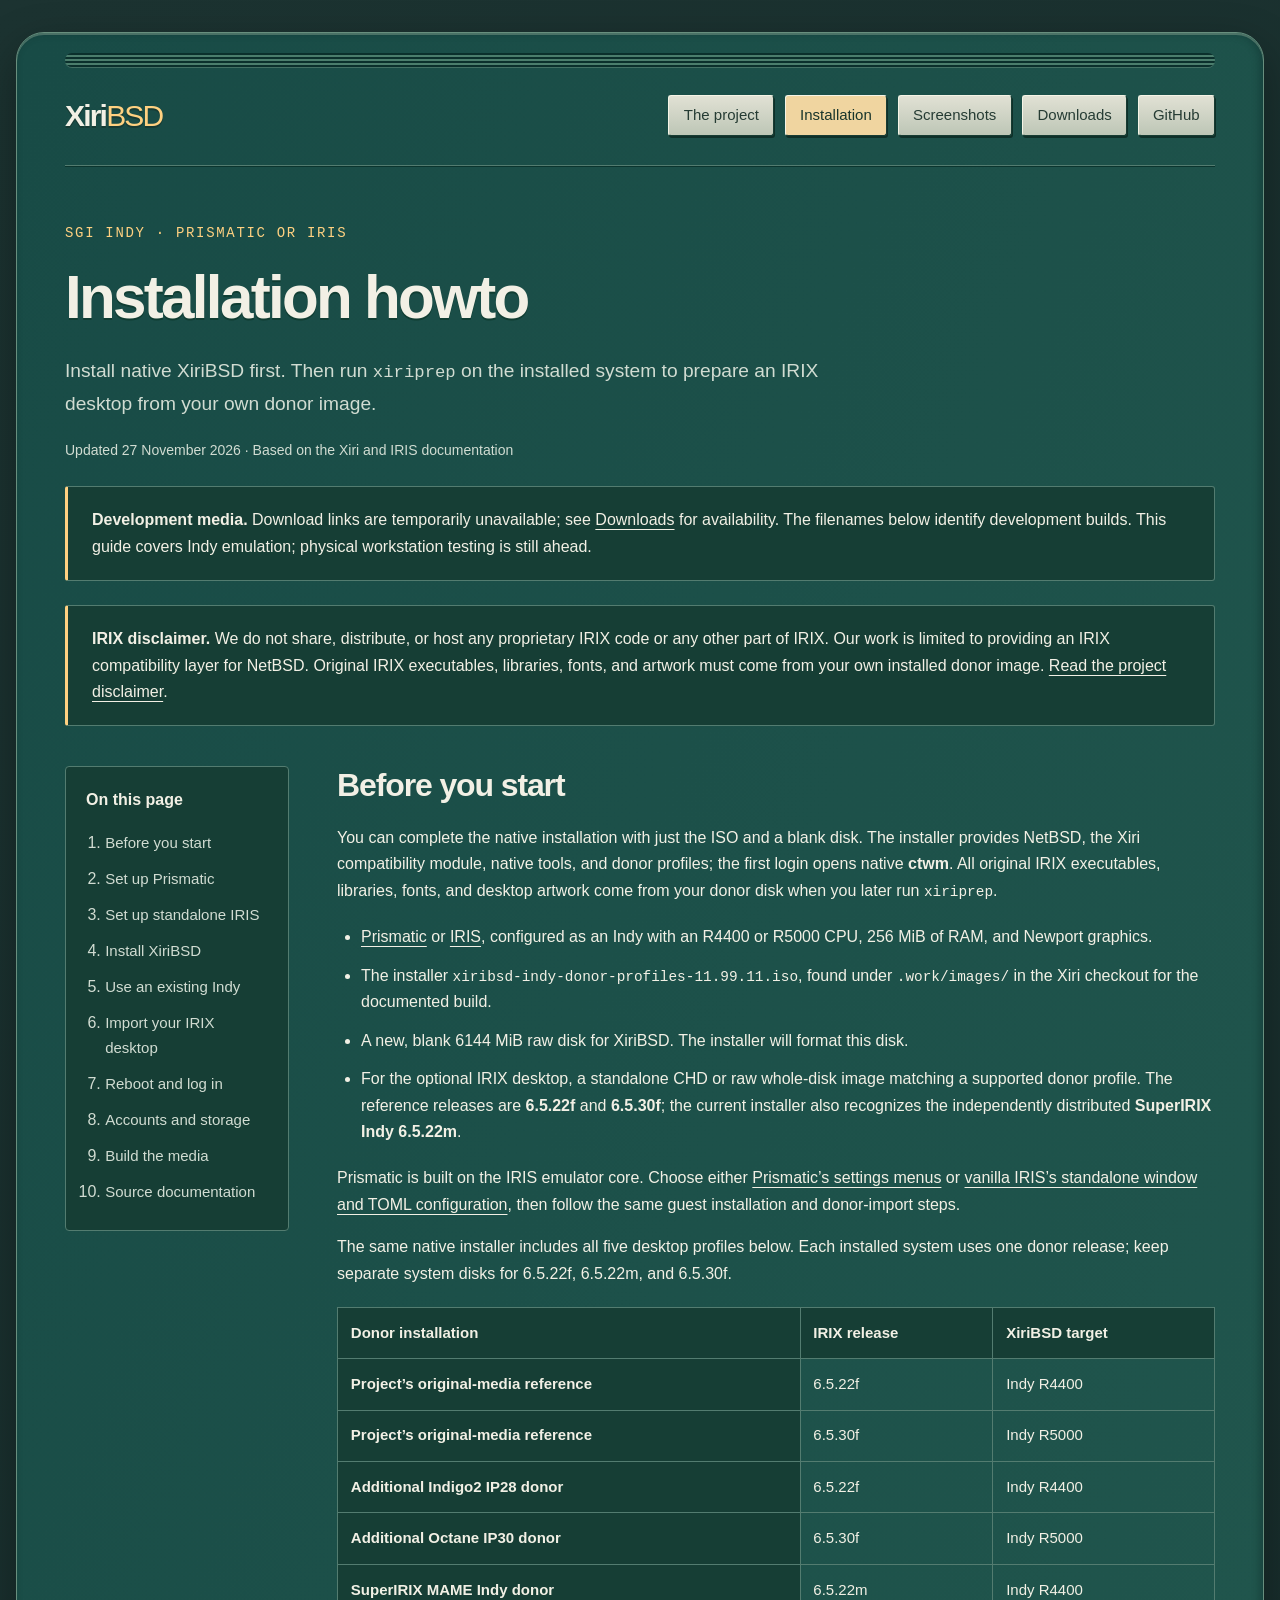
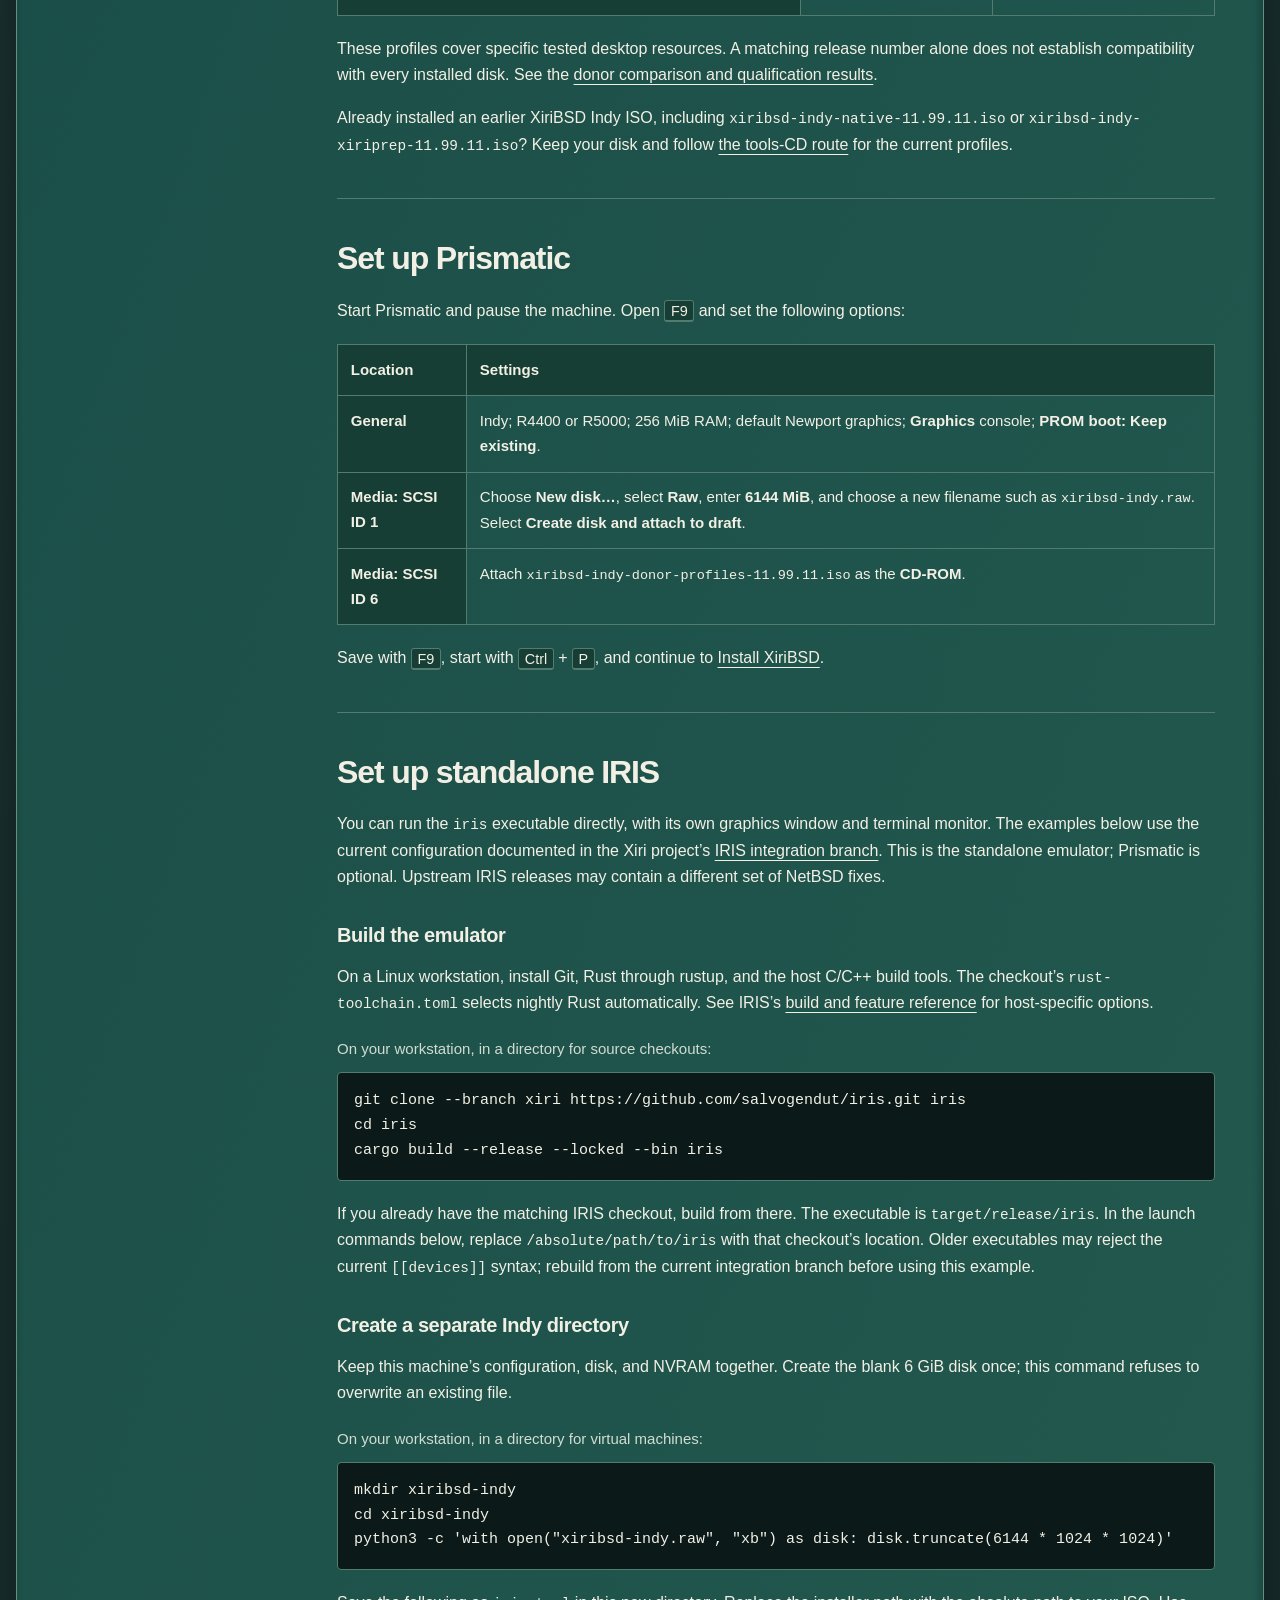
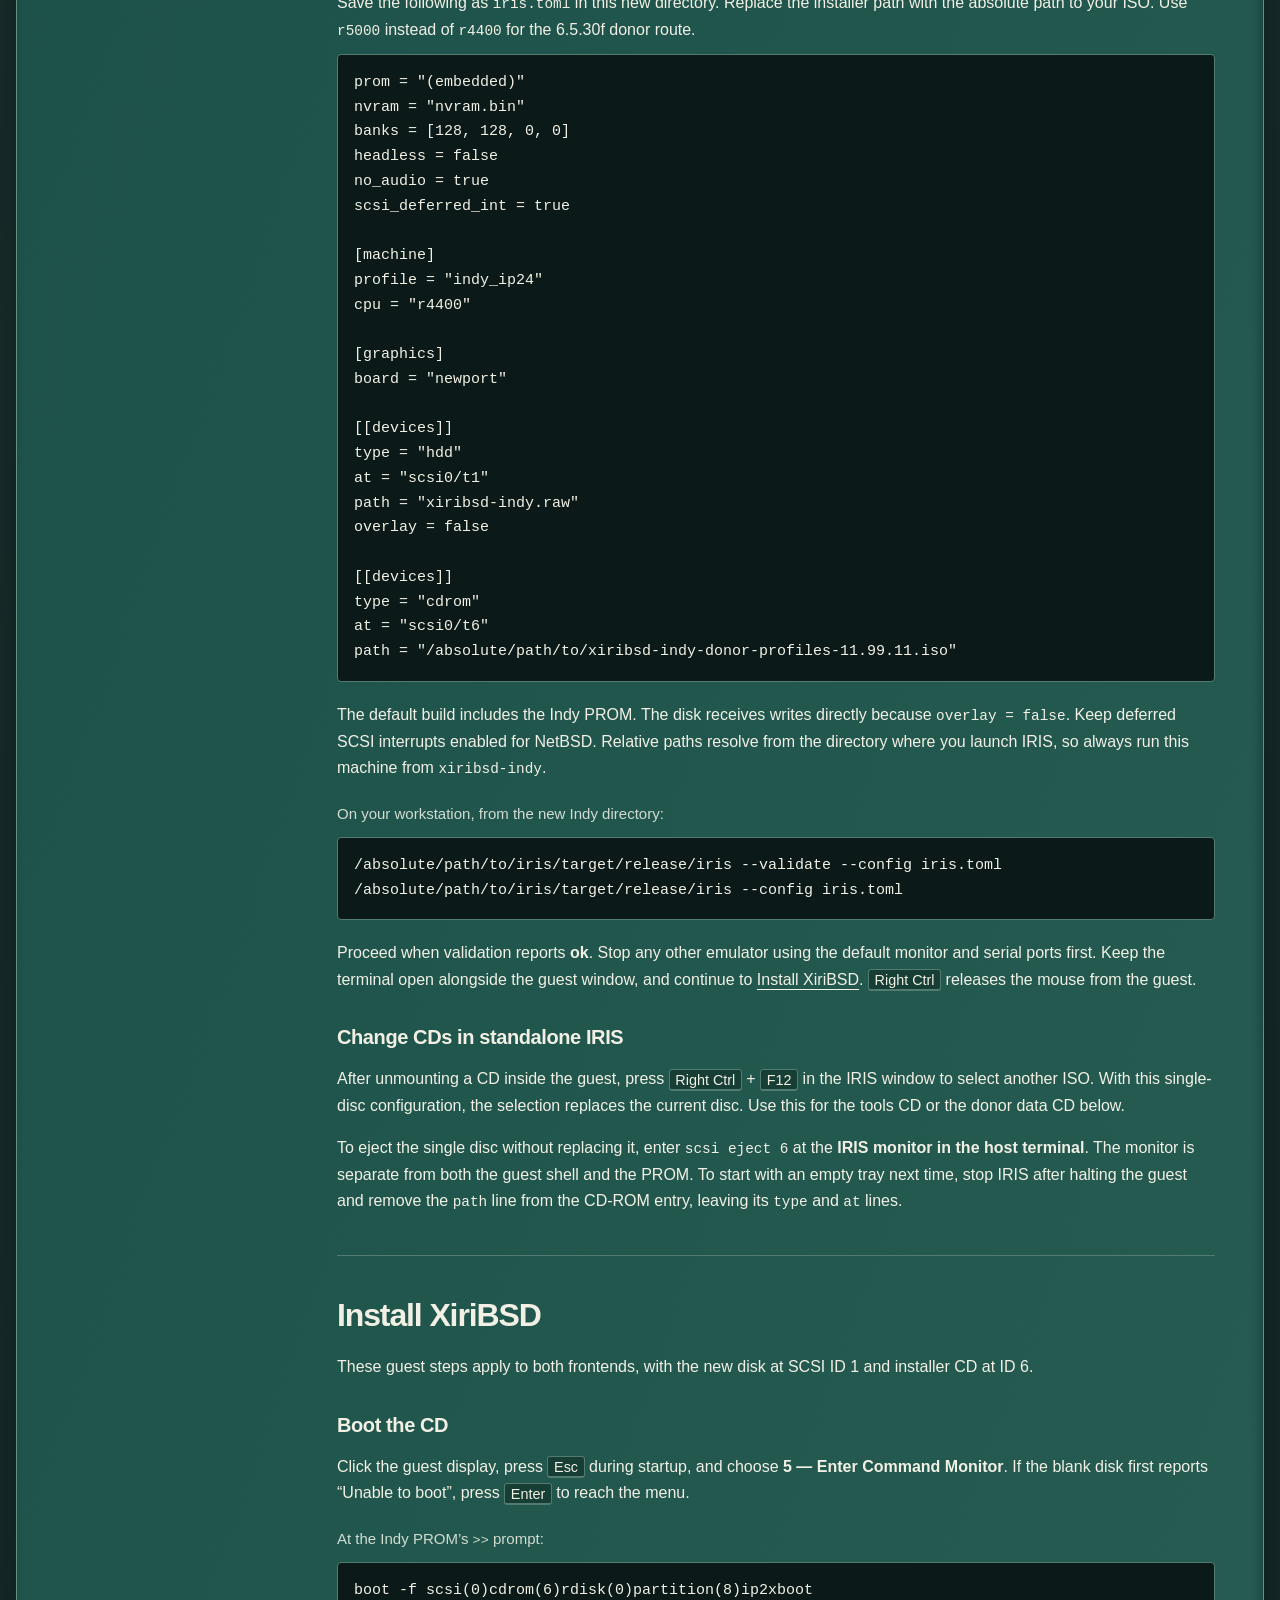
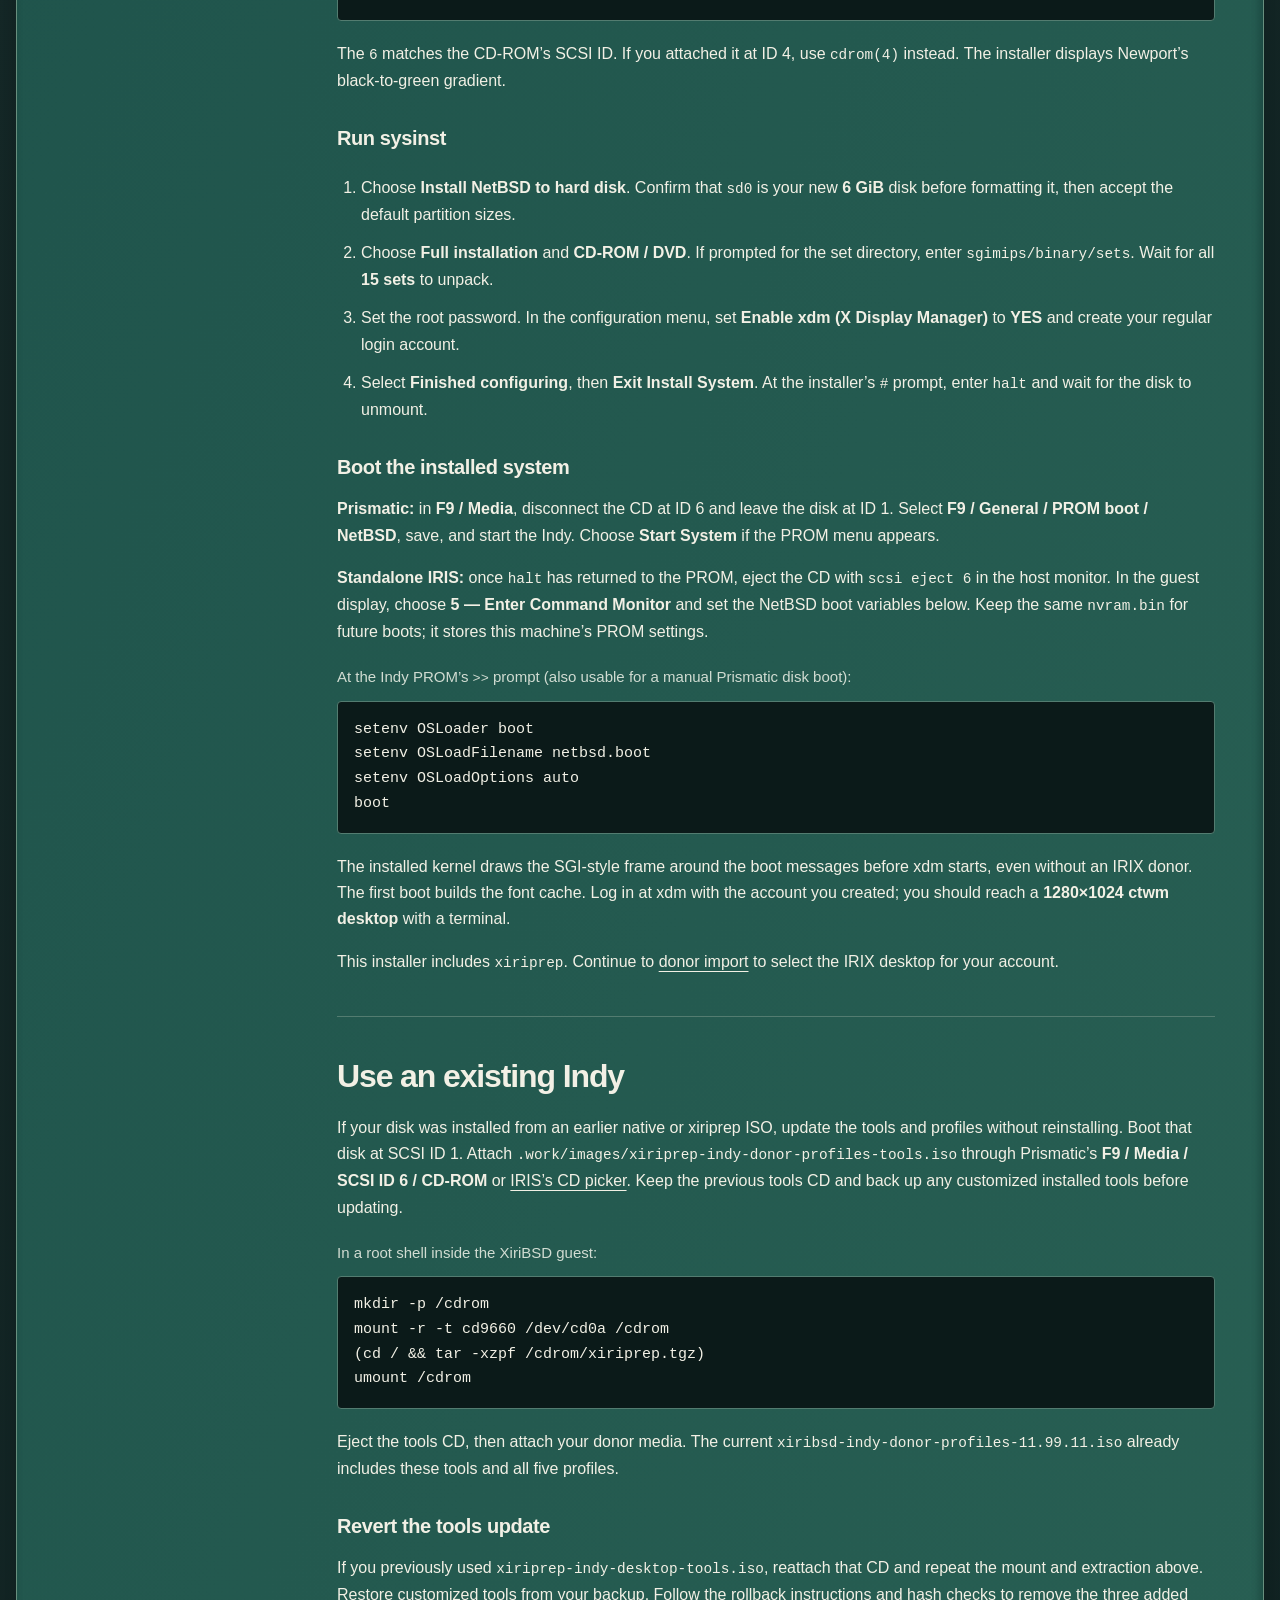
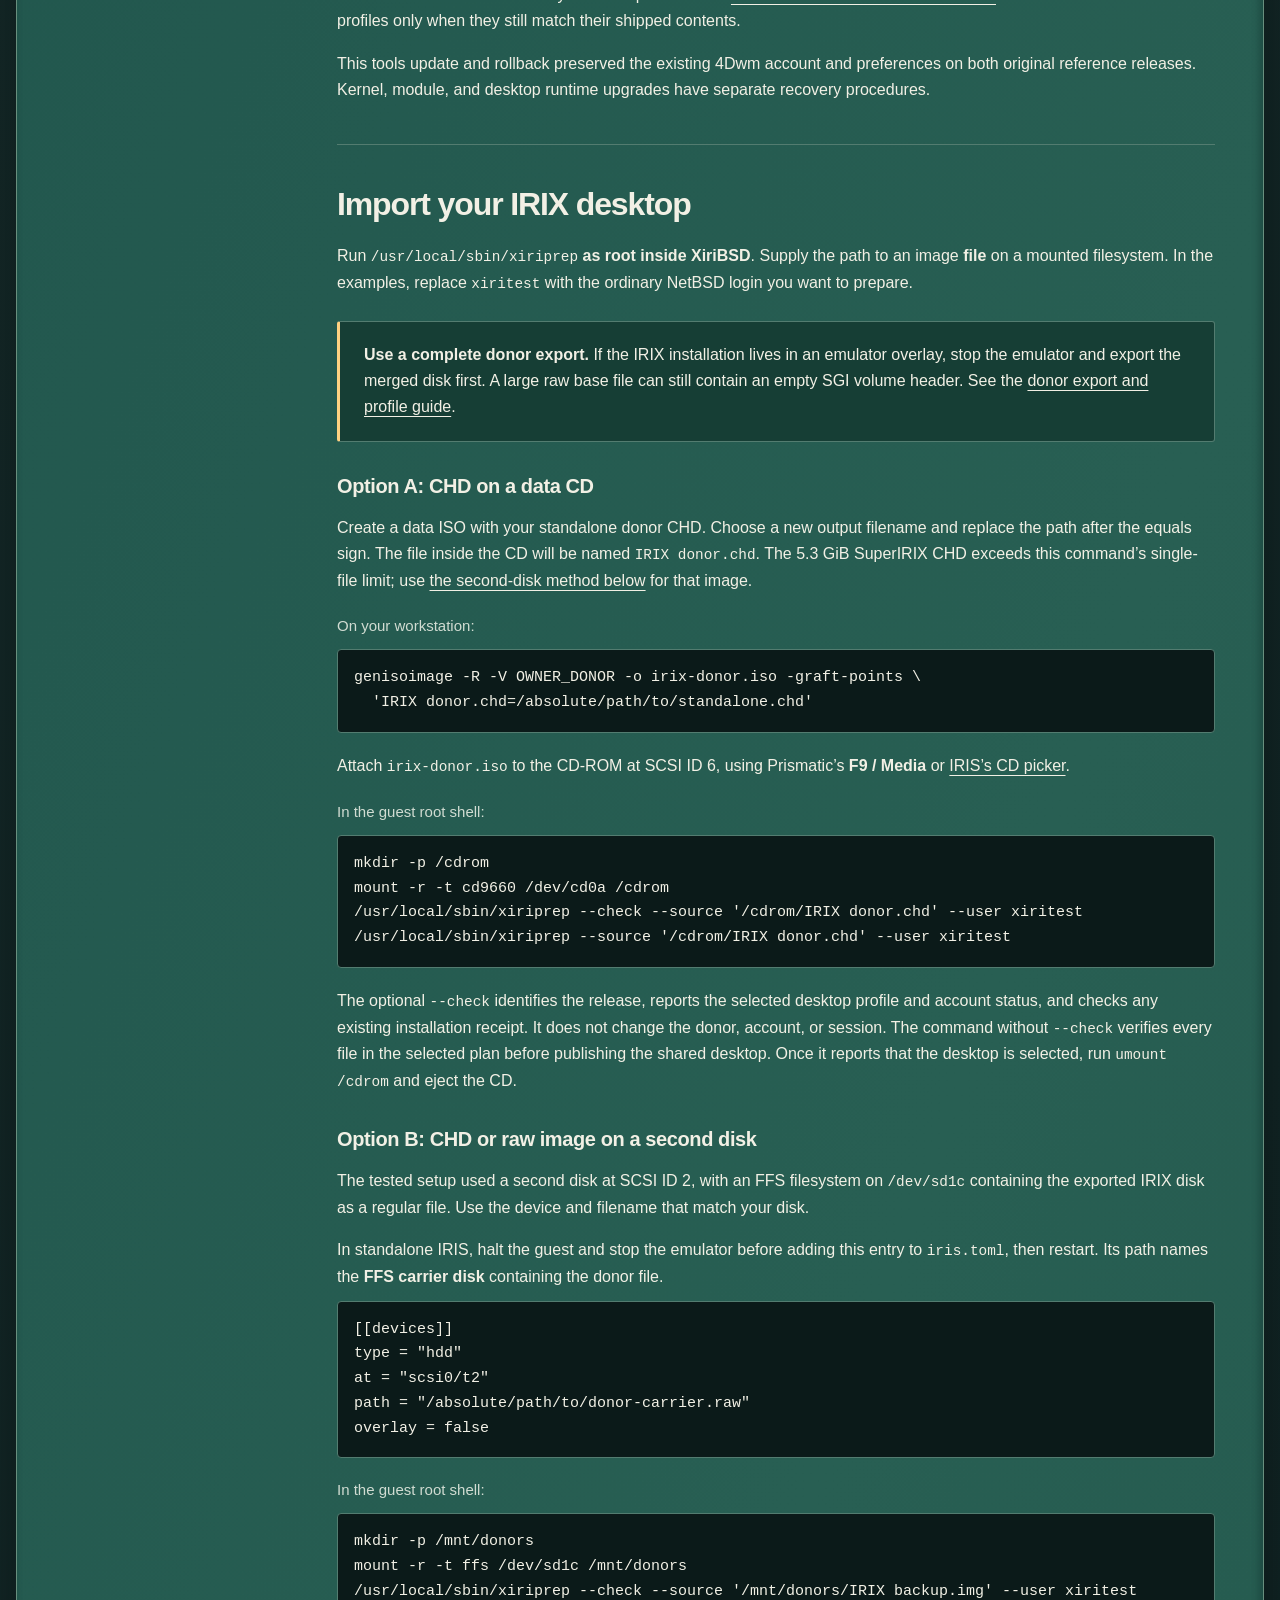
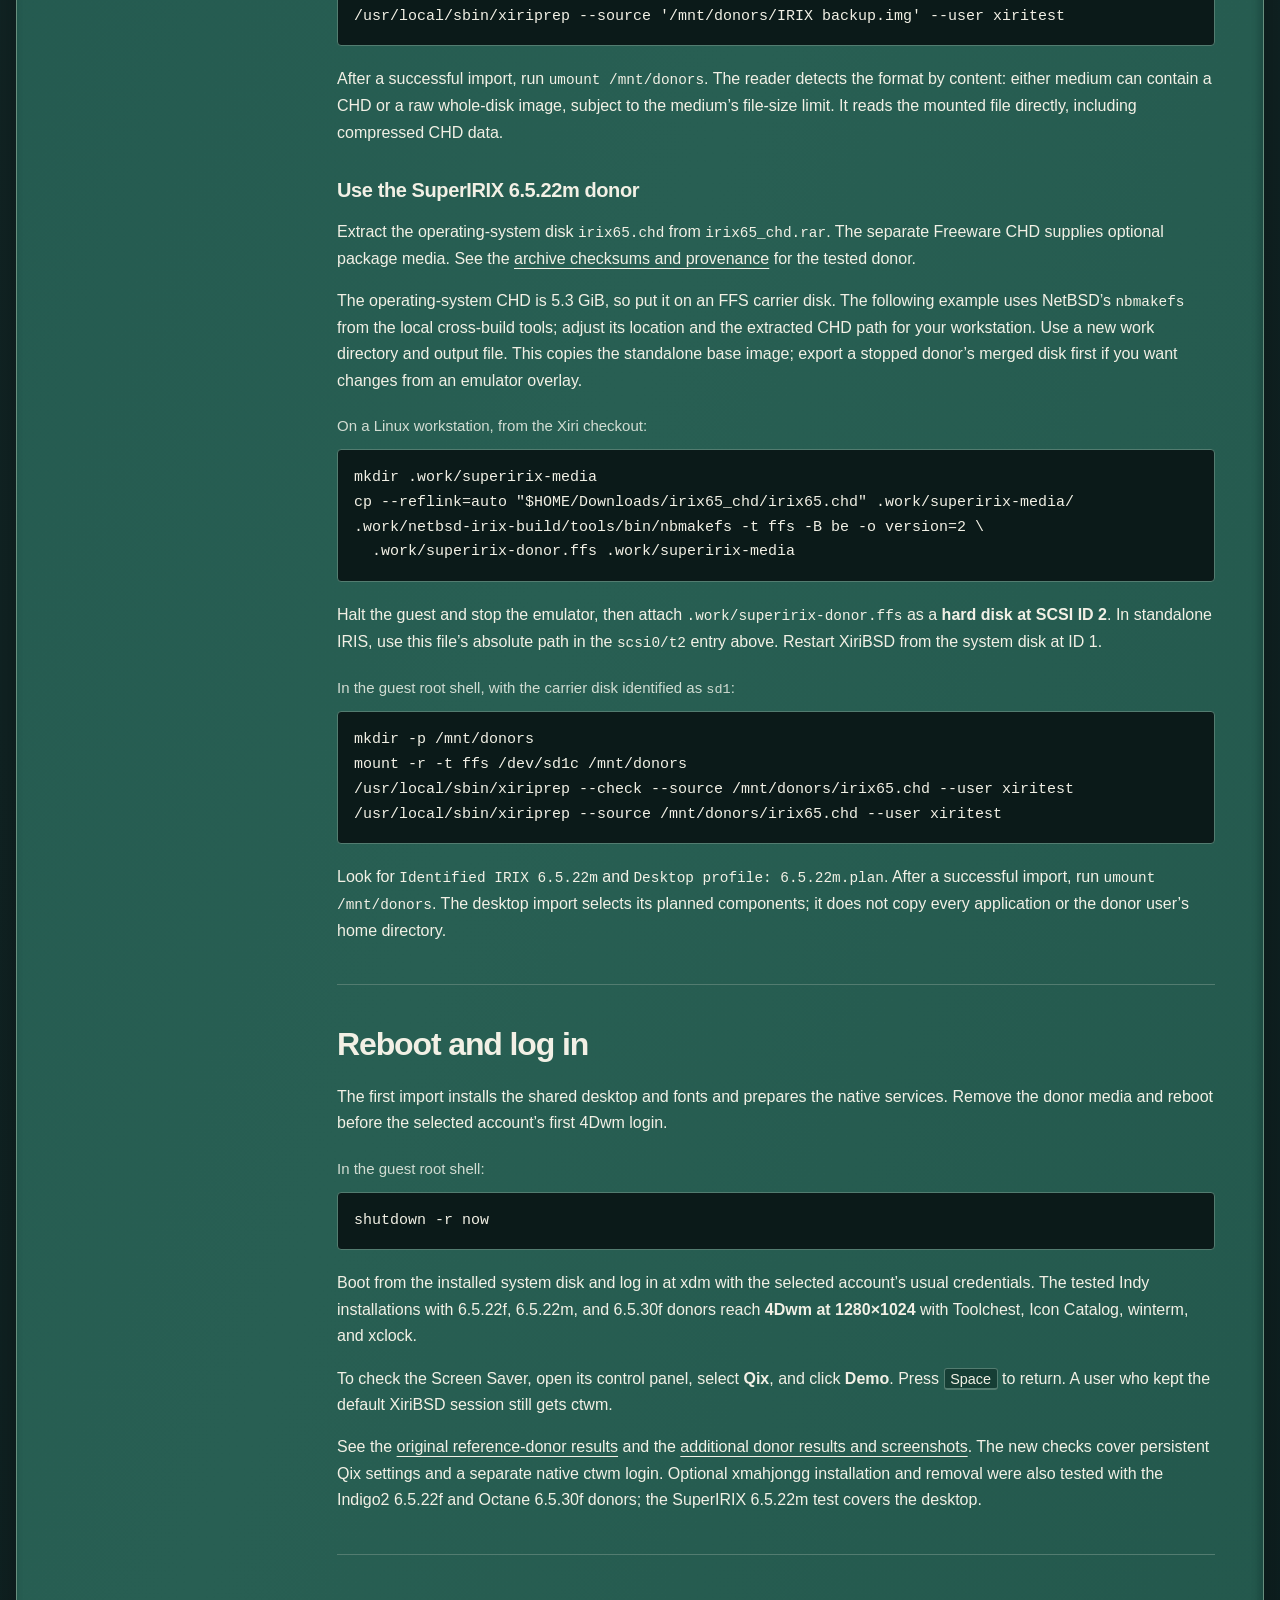
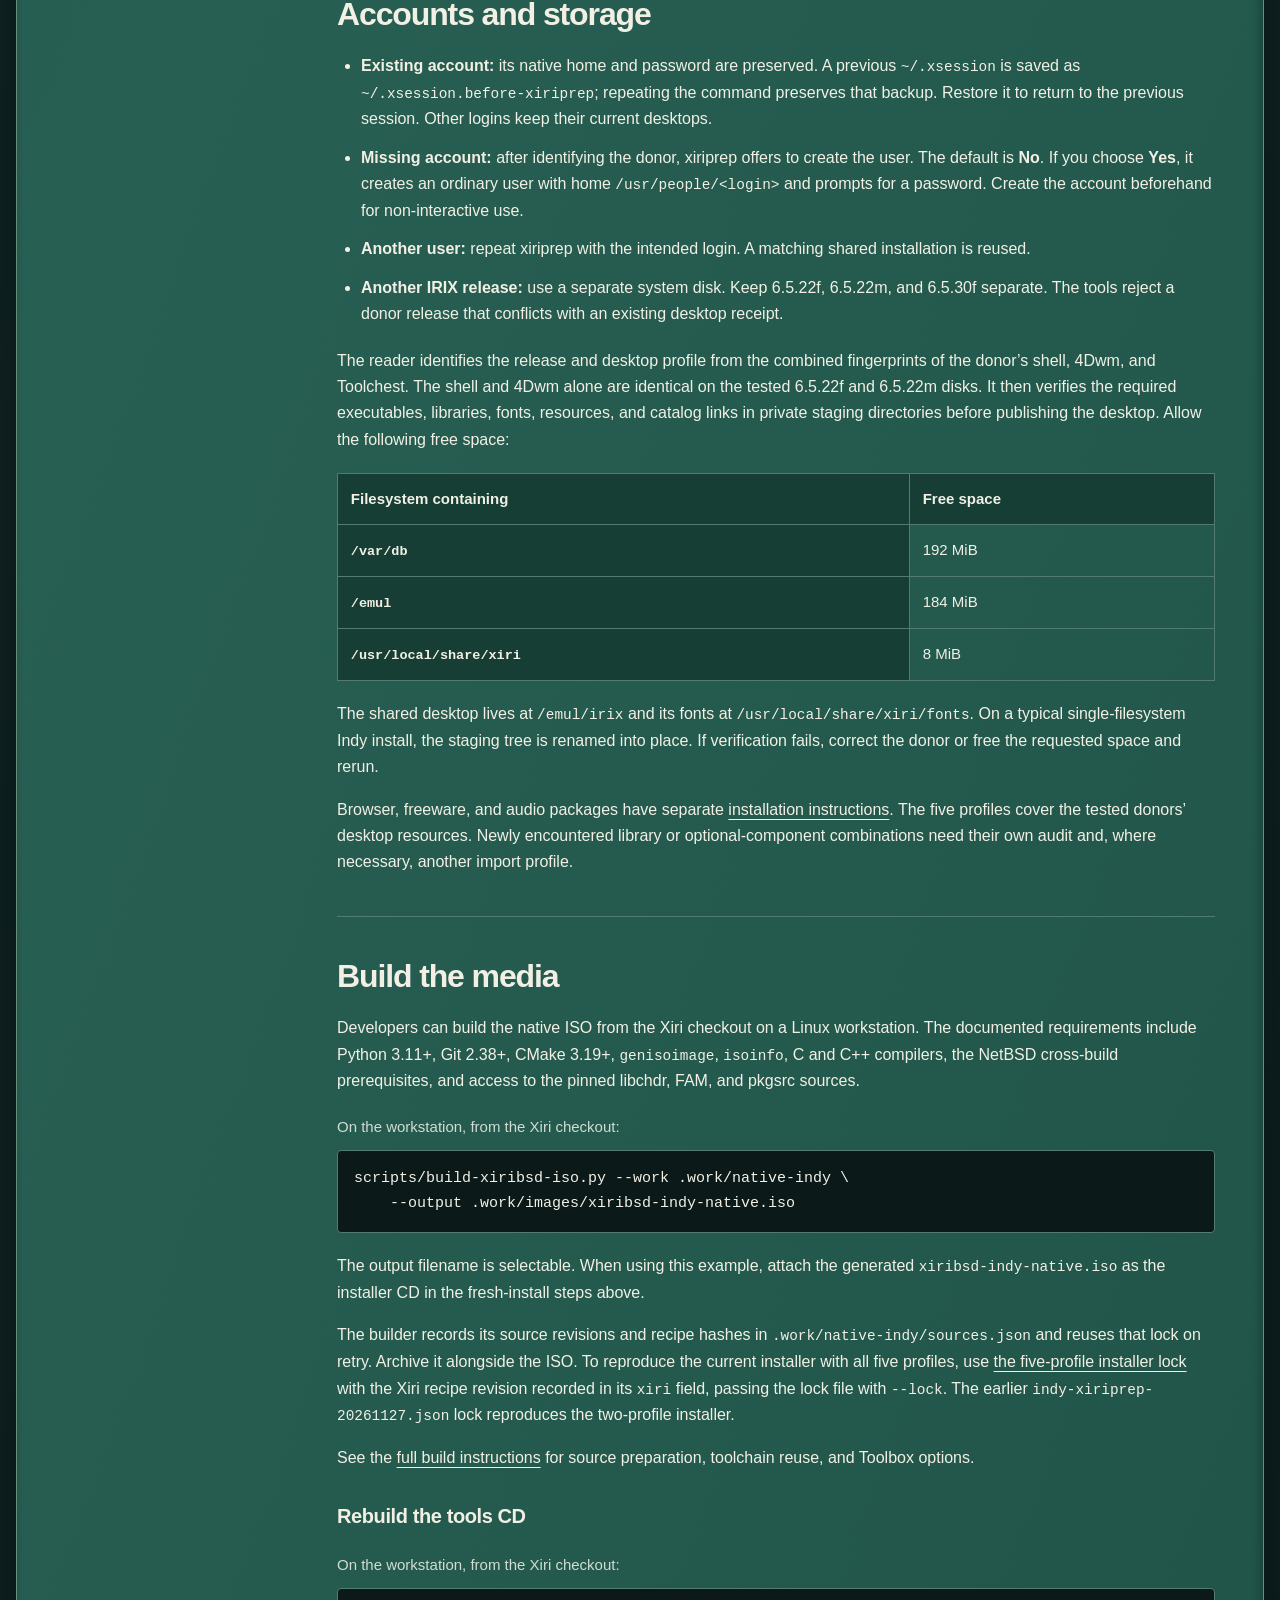
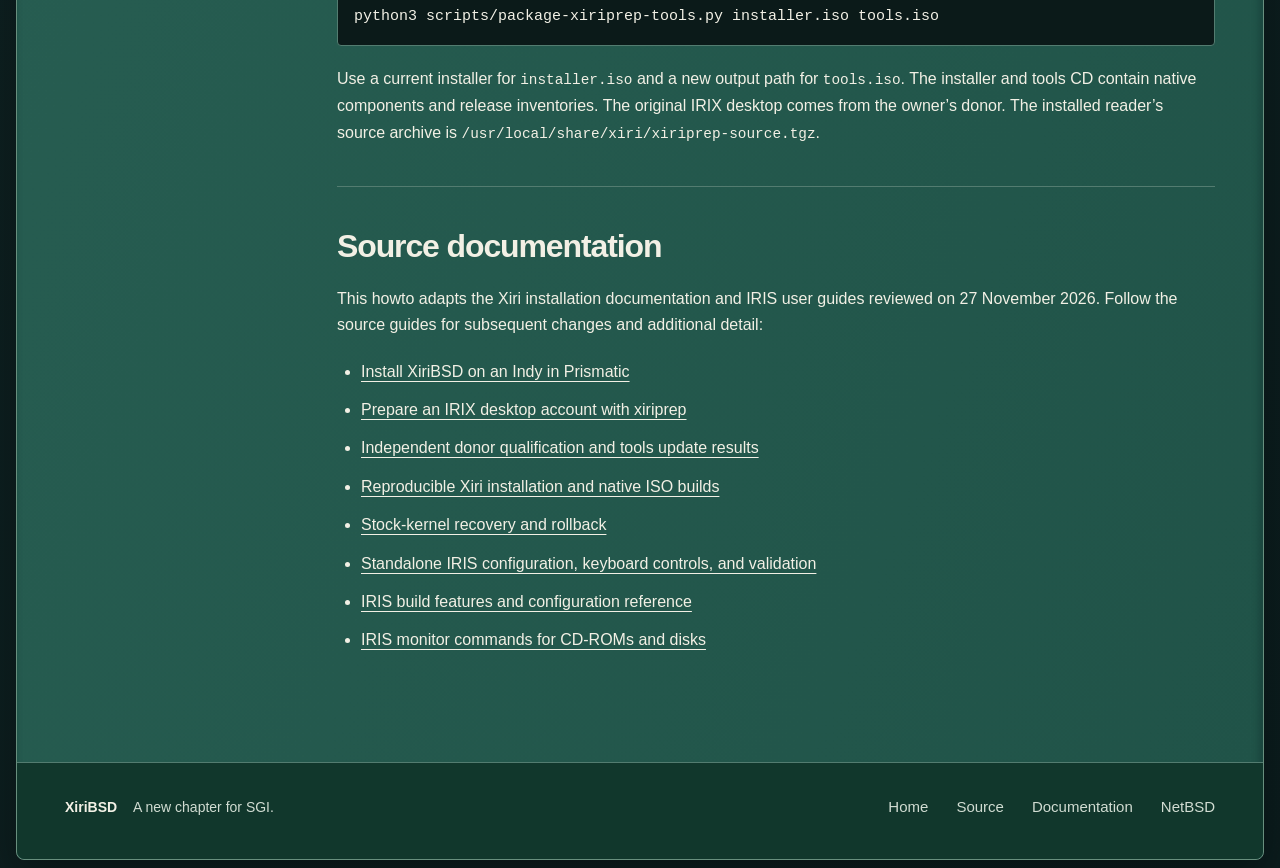
==== commit 44e2f4c8: "Temporarily remove the ISO magnet download link" ====
--- a/website/public/installation.html
+++ b/website/public/installation.html
@@ -36,7 +36,7 @@
           <p class="guide-summary">Install native XiriBSD first. Then run <code>xiriprep</code> on the installed system to prepare an IRIX desktop from your own donor image.</p>
           <p class="guide-meta">Updated <time datetime="2026-11-27">27 November 2026</time> · Based on the Xiri and IRIS documentation</p>
           <div class="guide-notice">
-            <p><strong>Development media.</strong> The current Indy installer ISO is available via the BitTorrent magnet link in <a href="./#downloads">Downloads</a>. The filenames below identify development builds. This guide covers Indy emulation; physical workstation testing is still ahead.</p>
+            <p><strong>Development media.</strong> Download links are temporarily unavailable; see <a href="./#downloads">Downloads</a> for availability. The filenames below identify development builds. This guide covers Indy emulation; physical workstation testing is still ahead.</p>
           </div>
           <div class="guide-notice">
             <p><strong>IRIX disclaimer.</strong> We do not share, distribute, or host any proprietary IRIX code or any other part of IRIX. Our work is limited to providing an IRIX compatibility layer for NetBSD. Original IRIX executables, libraries, fonts, and artwork must come from your own installed donor image. <a href="./#disclaimer">Read the project disclaimer</a>.</p>
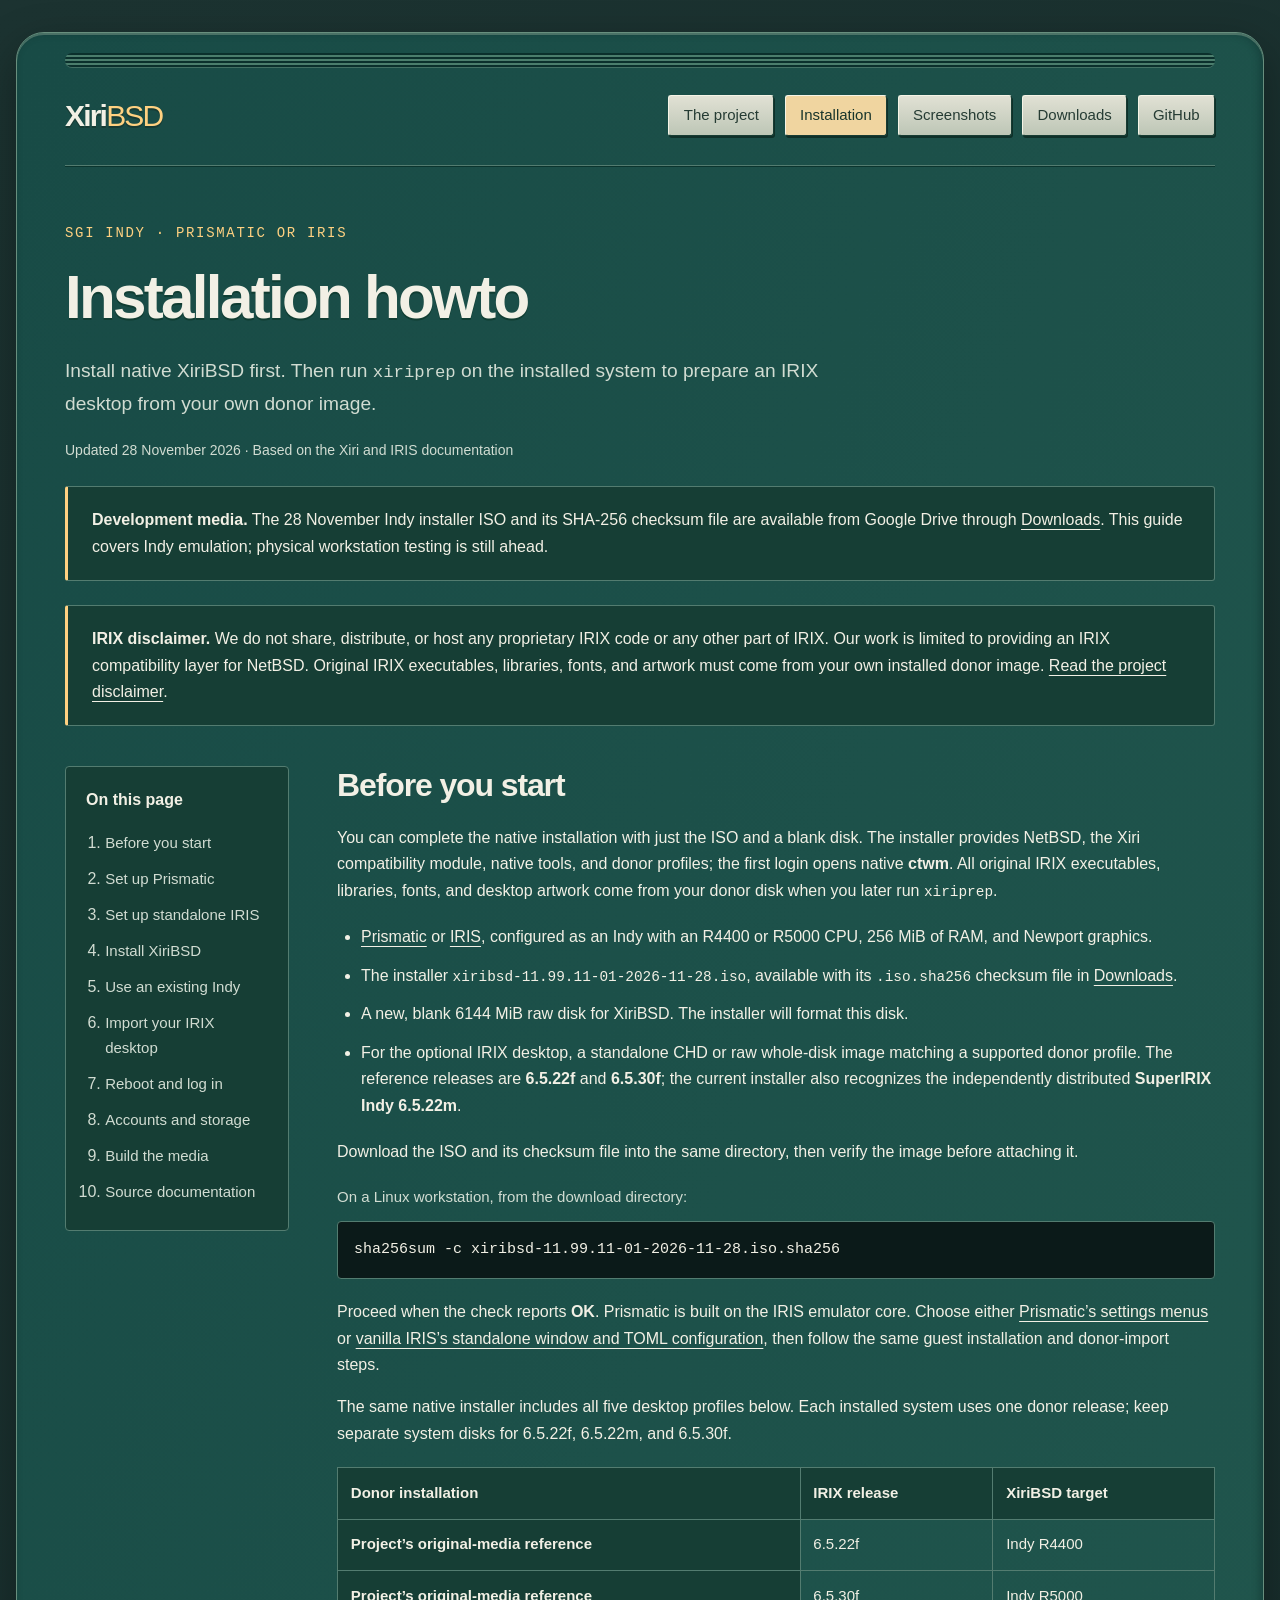
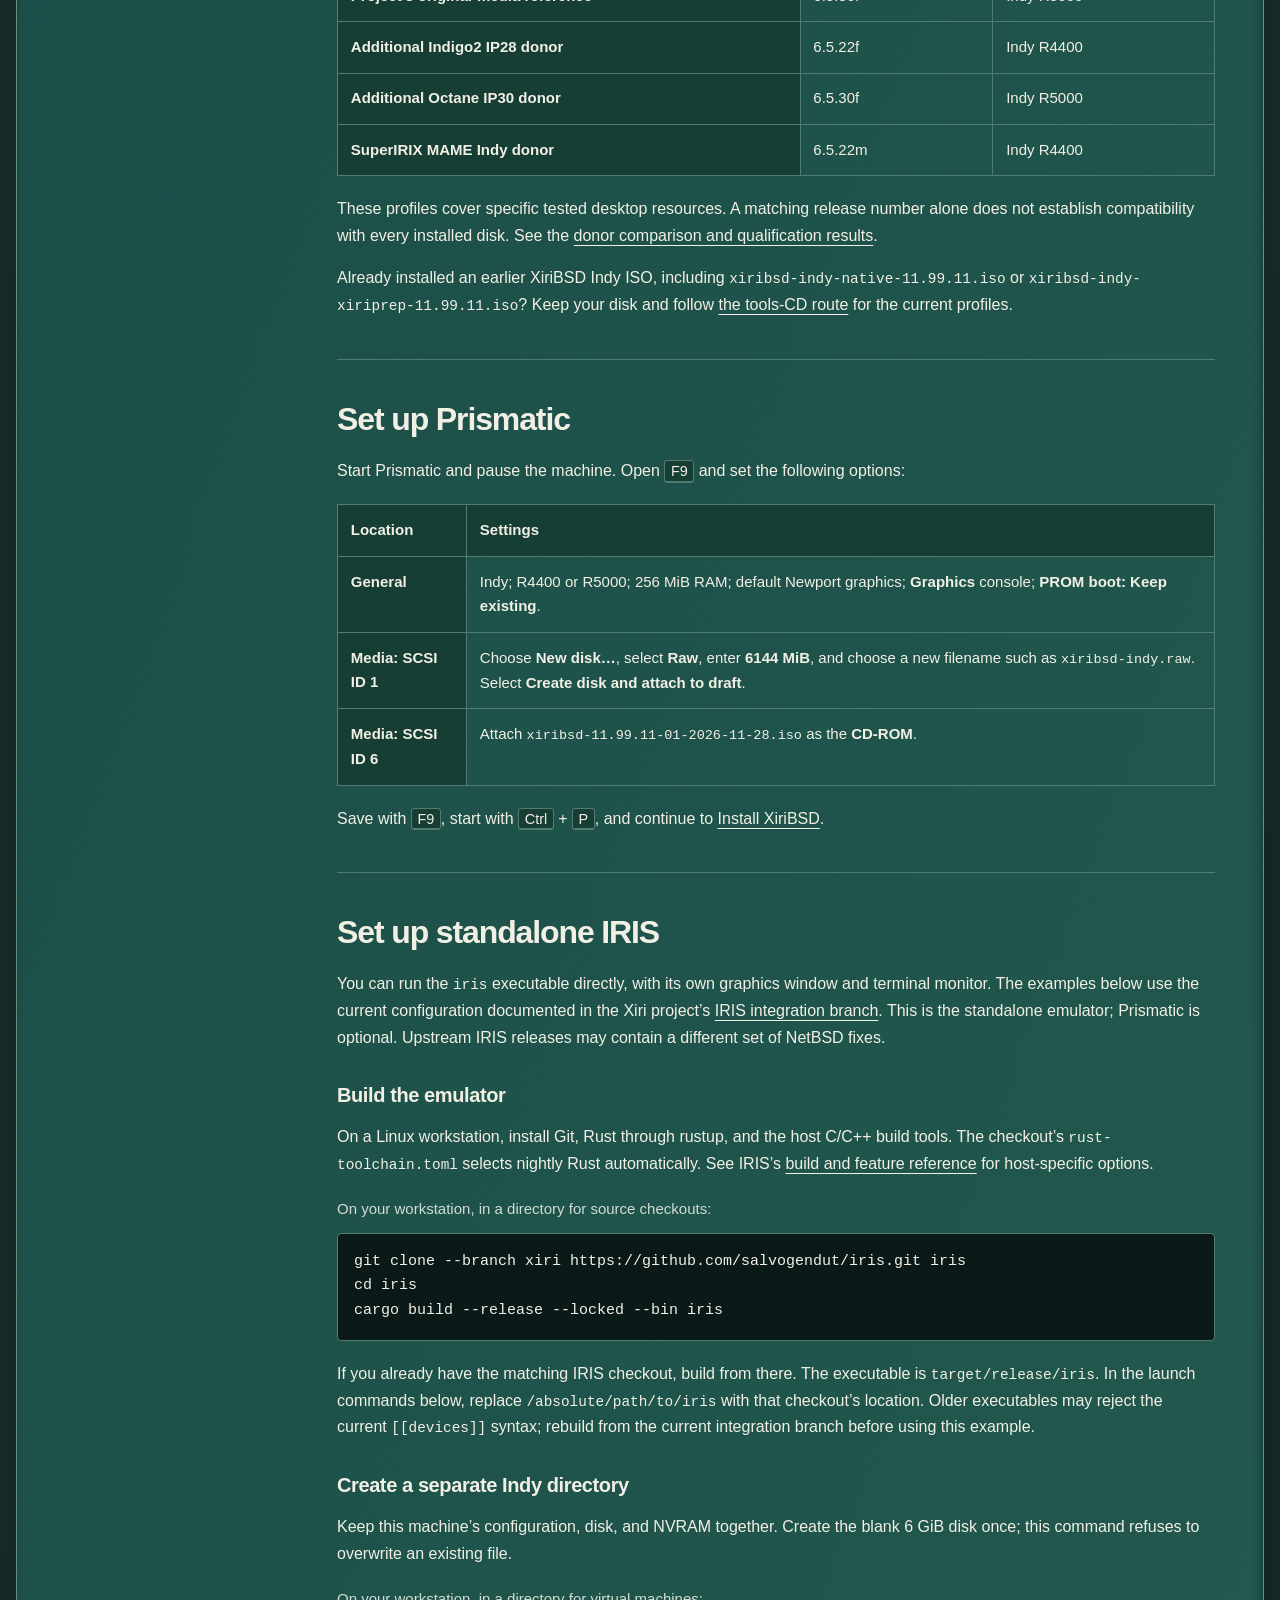
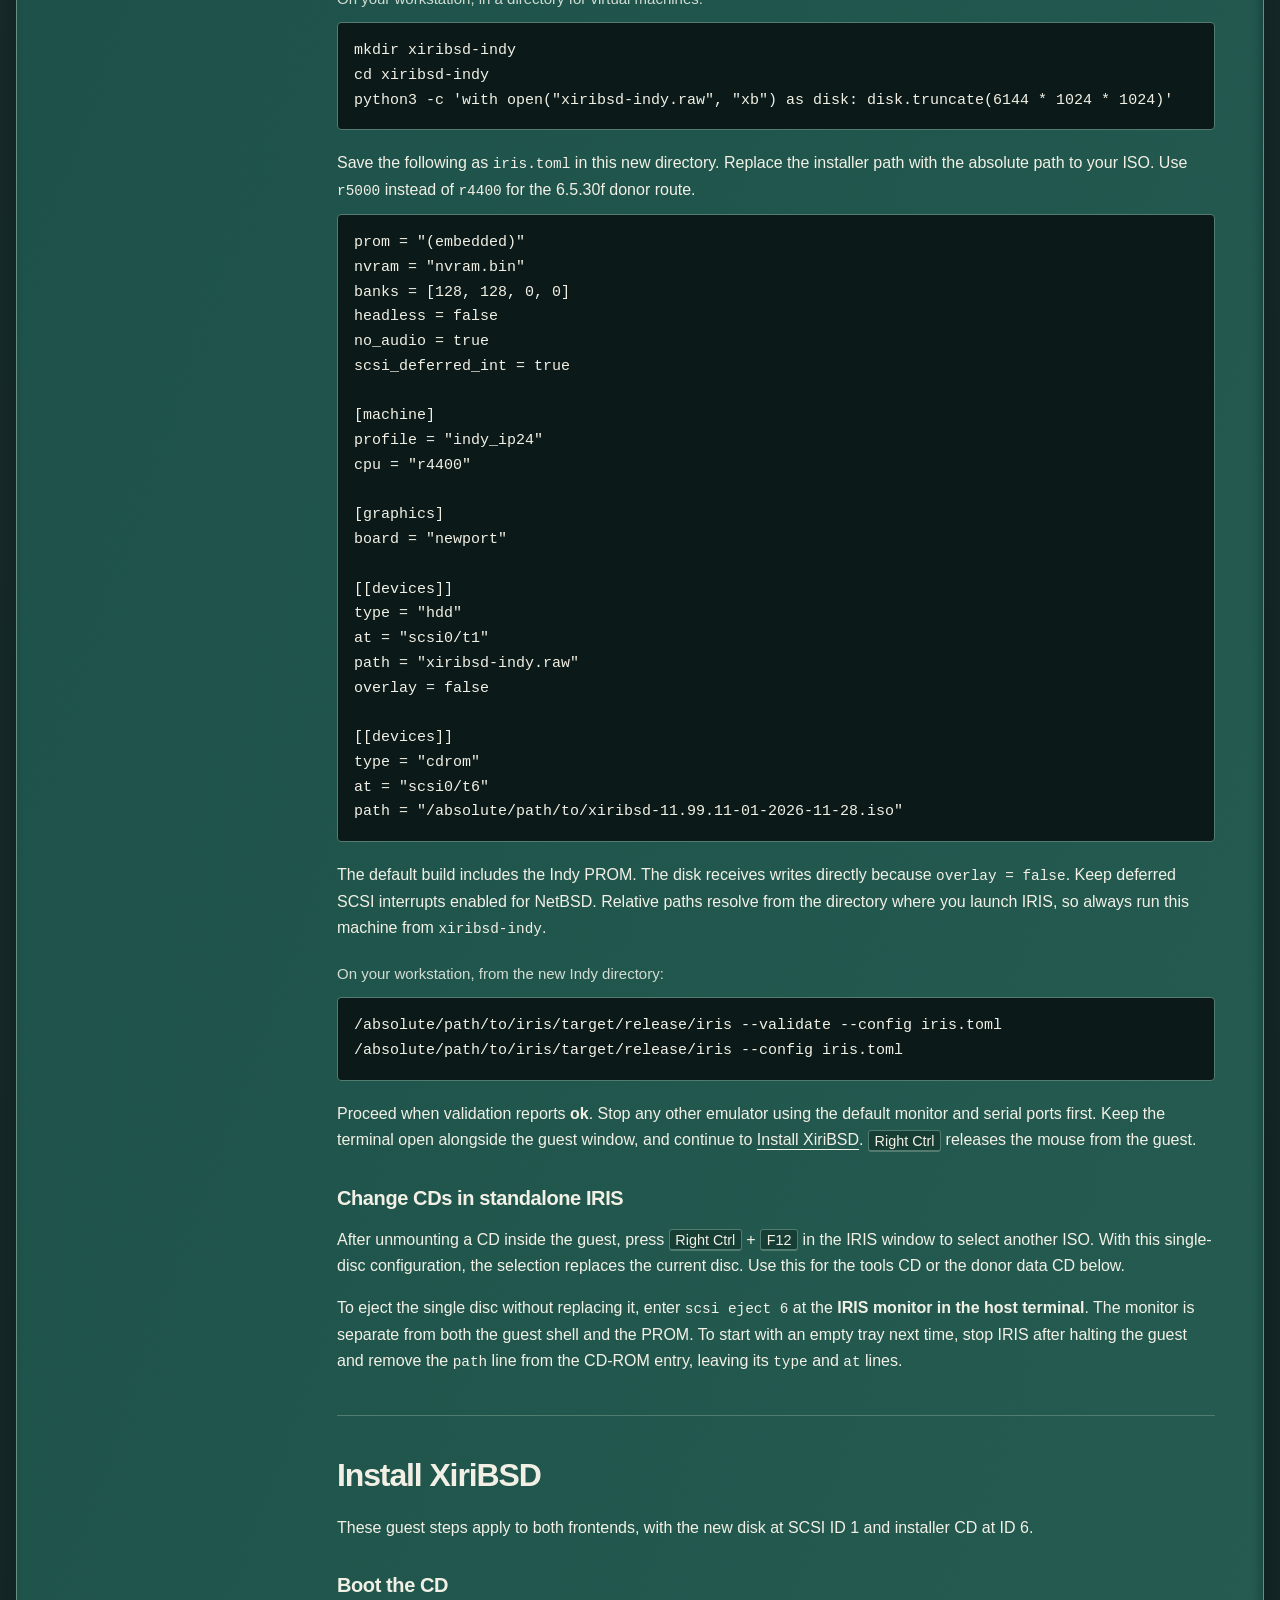
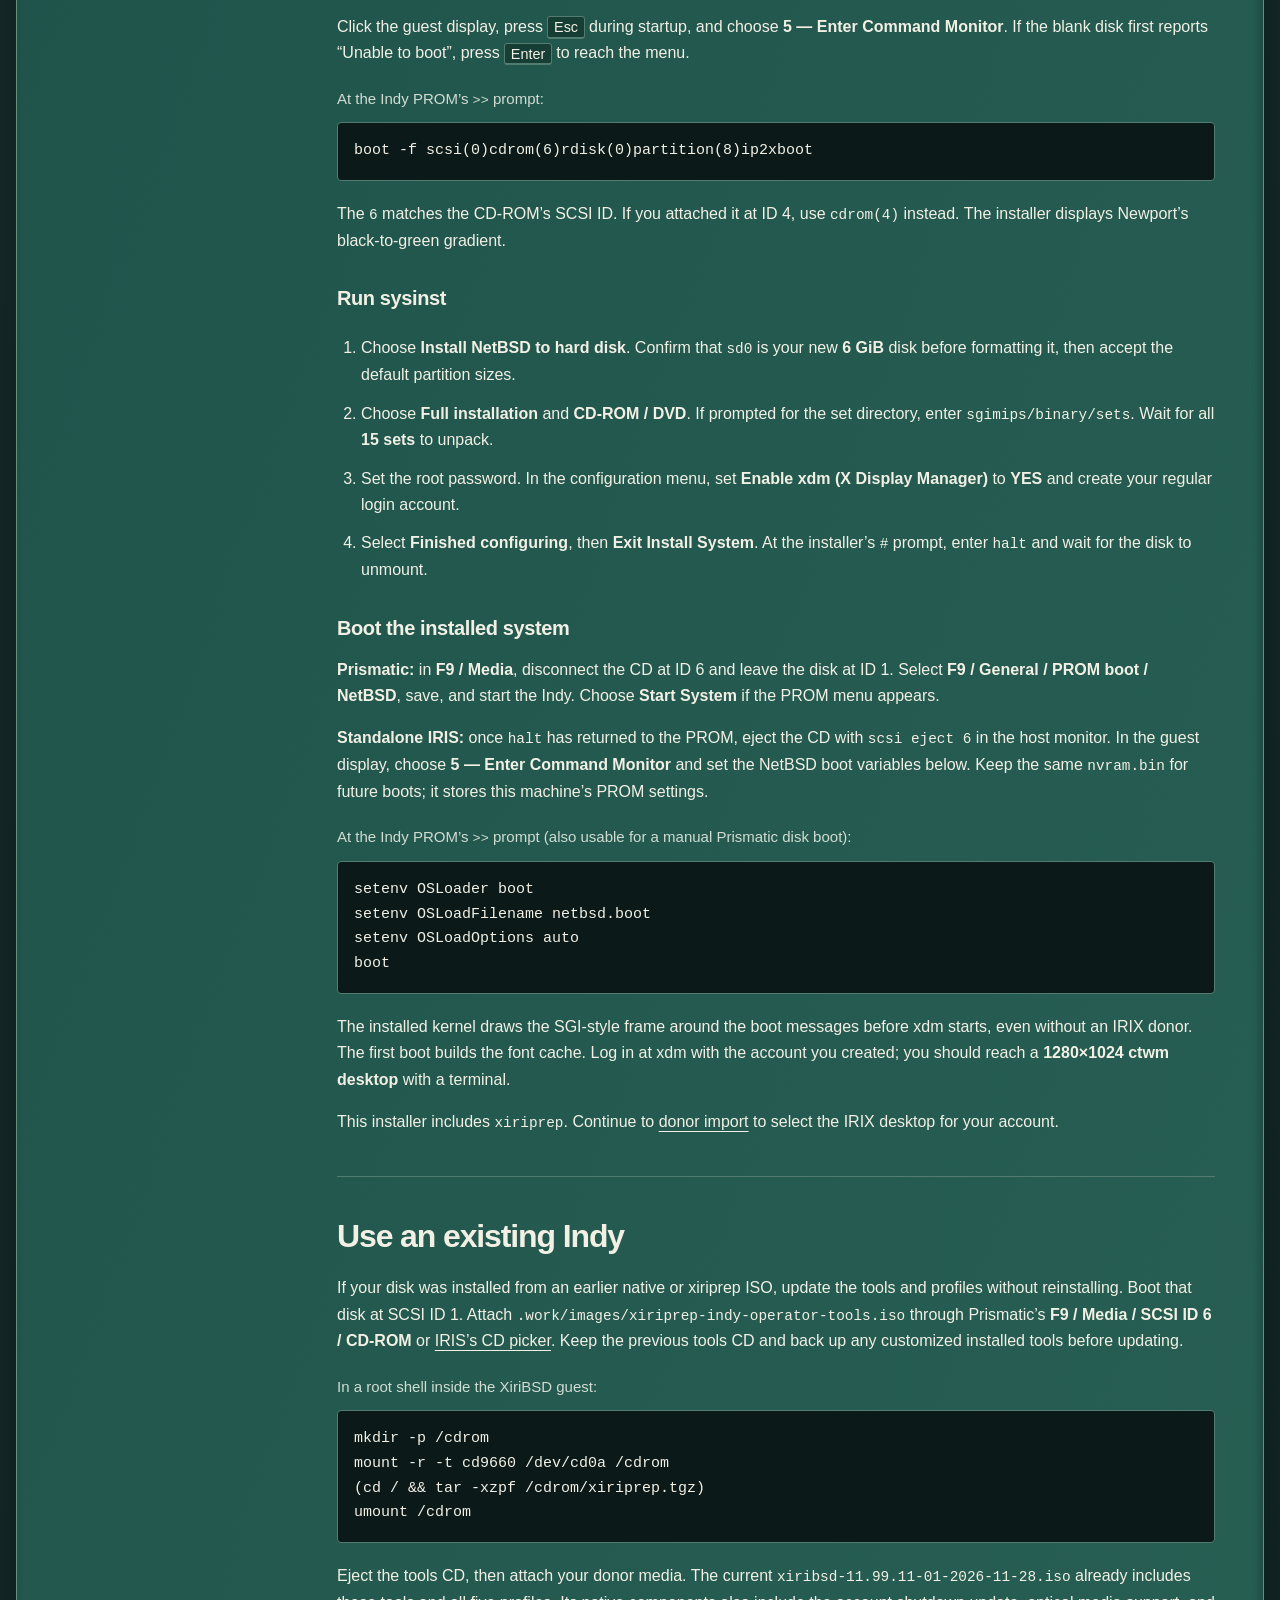
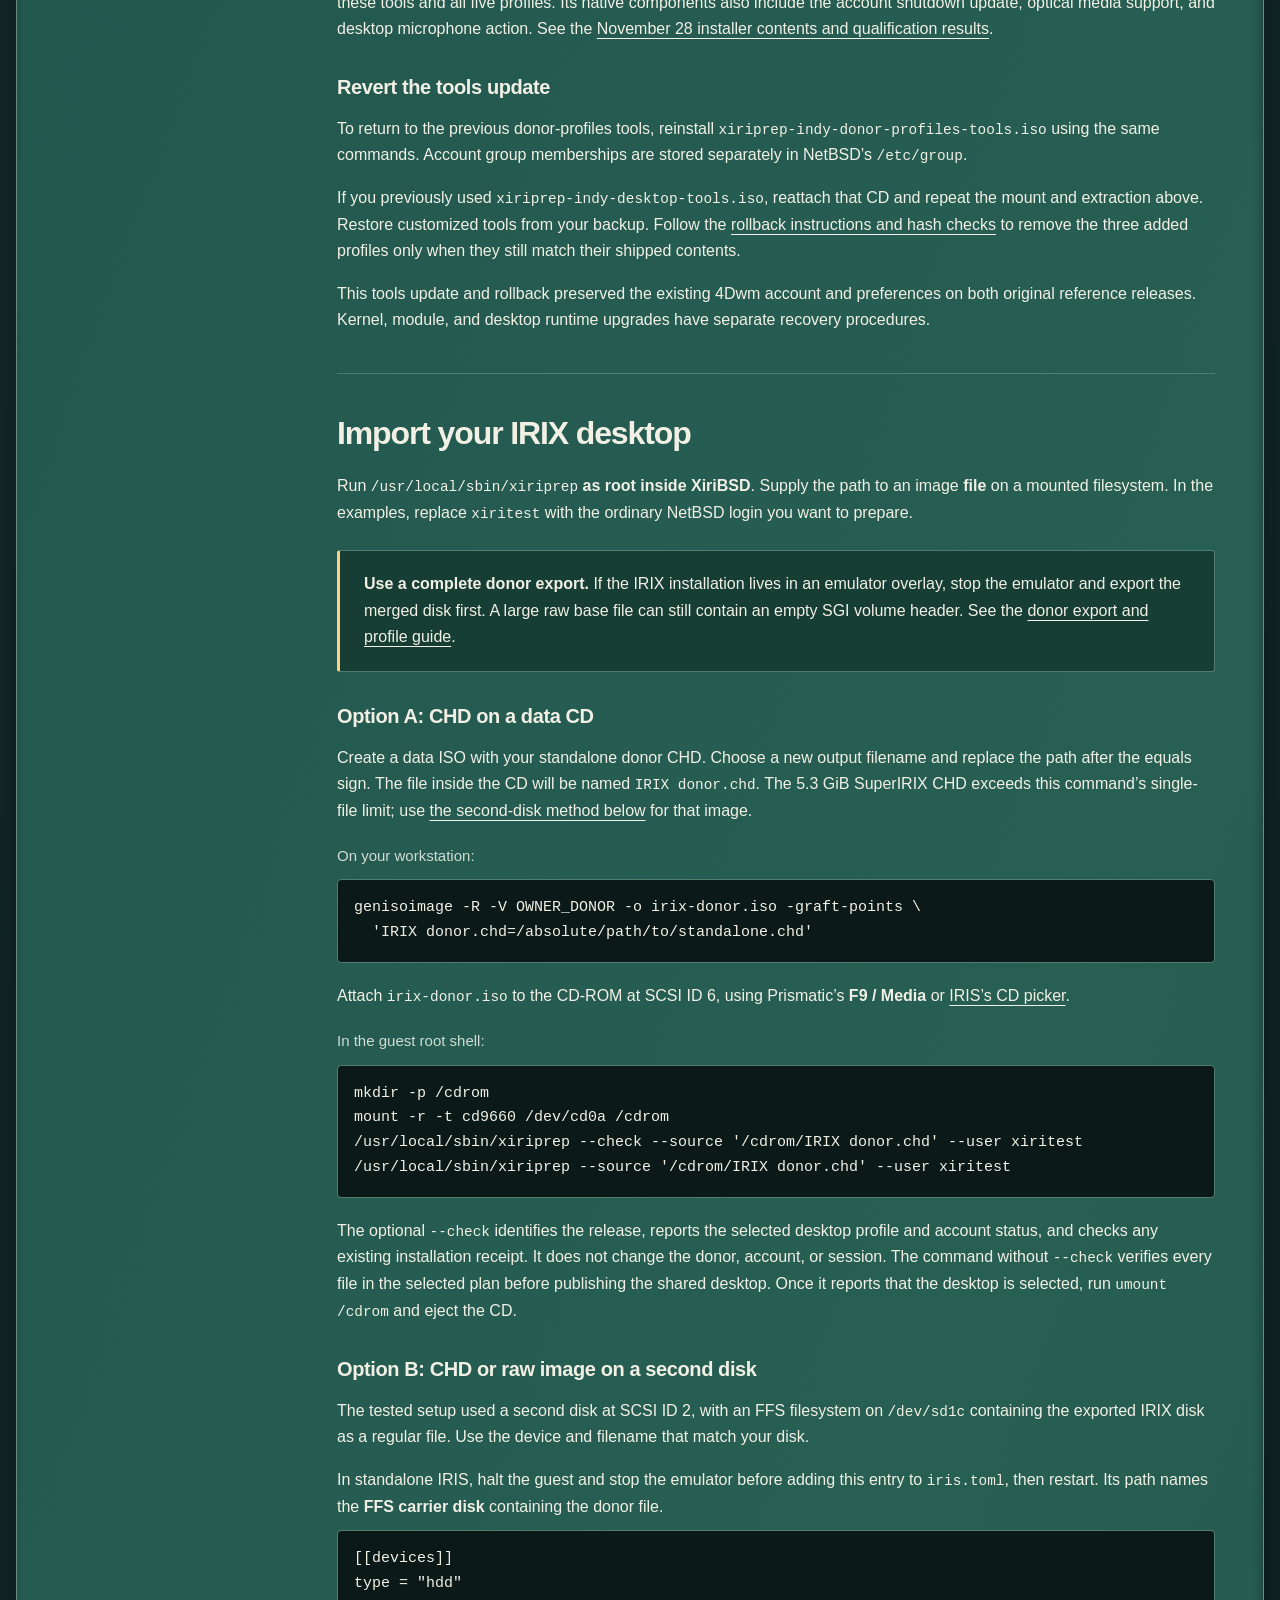
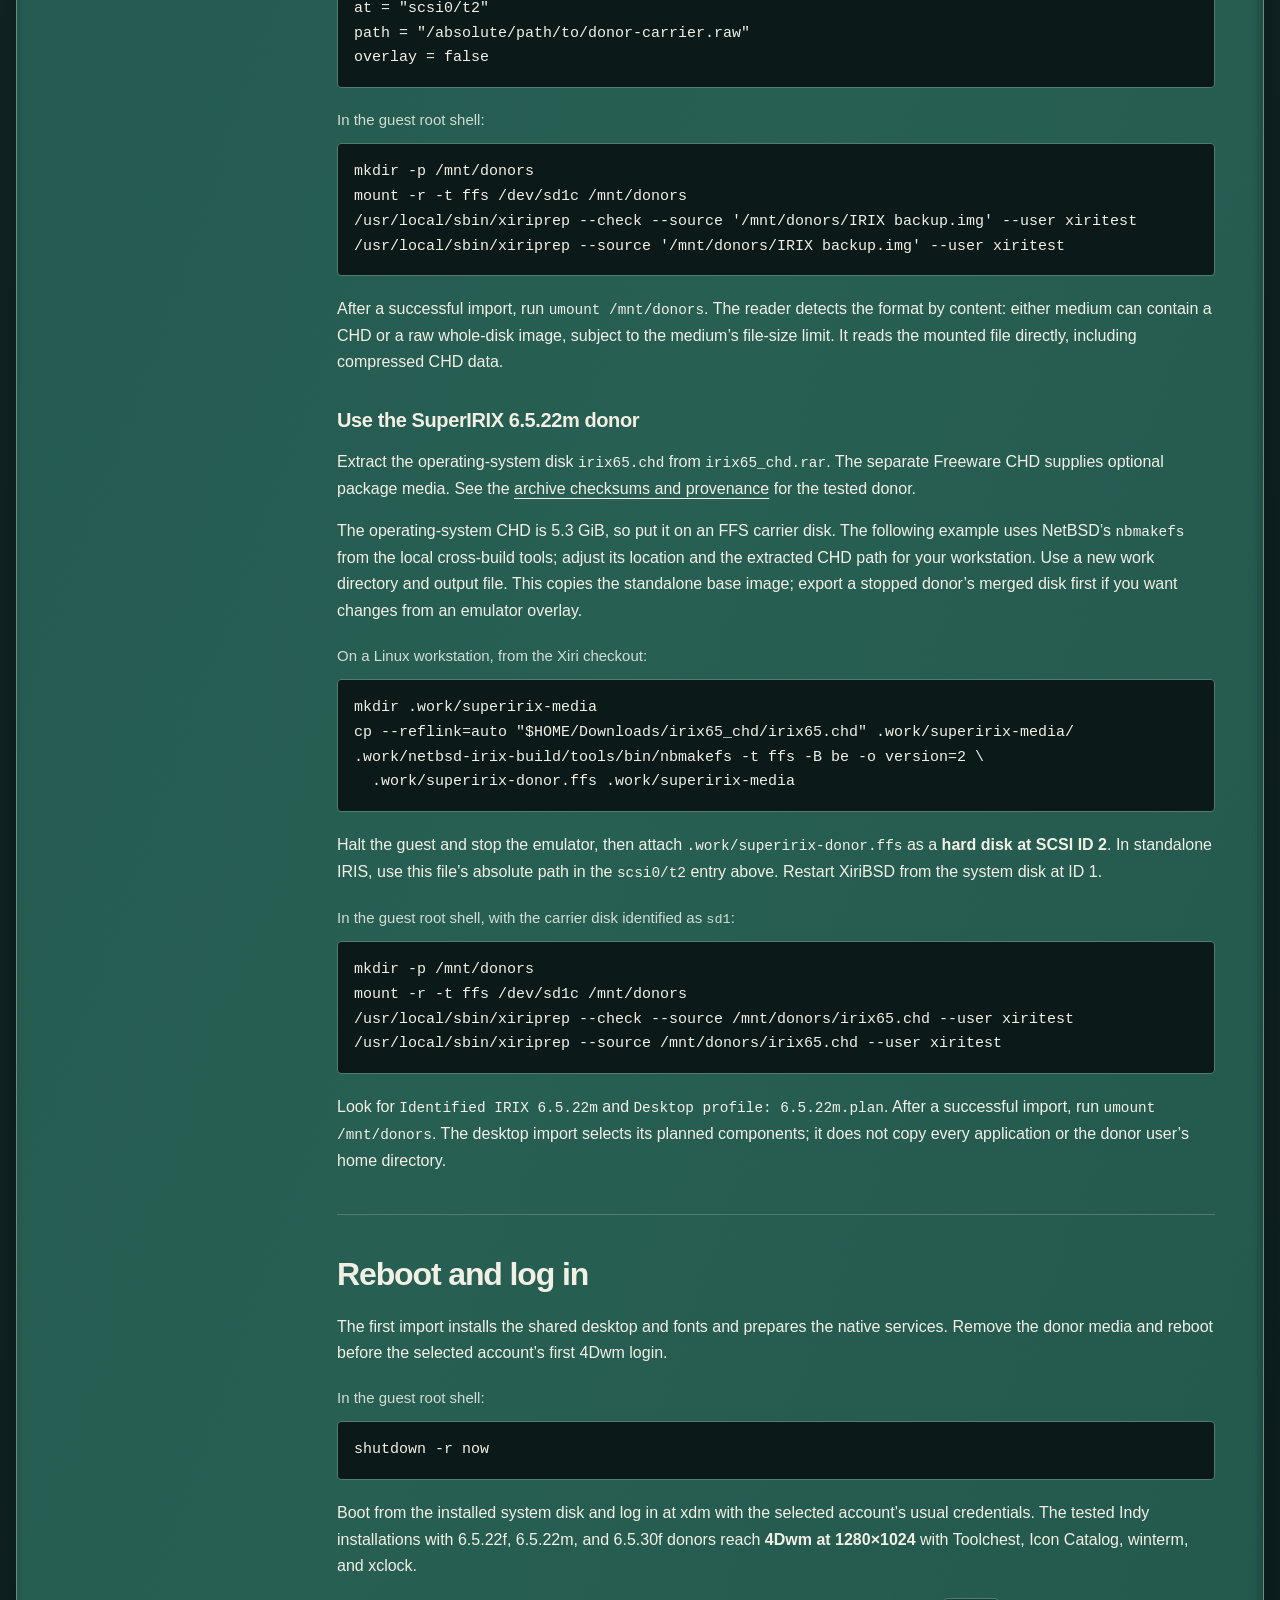
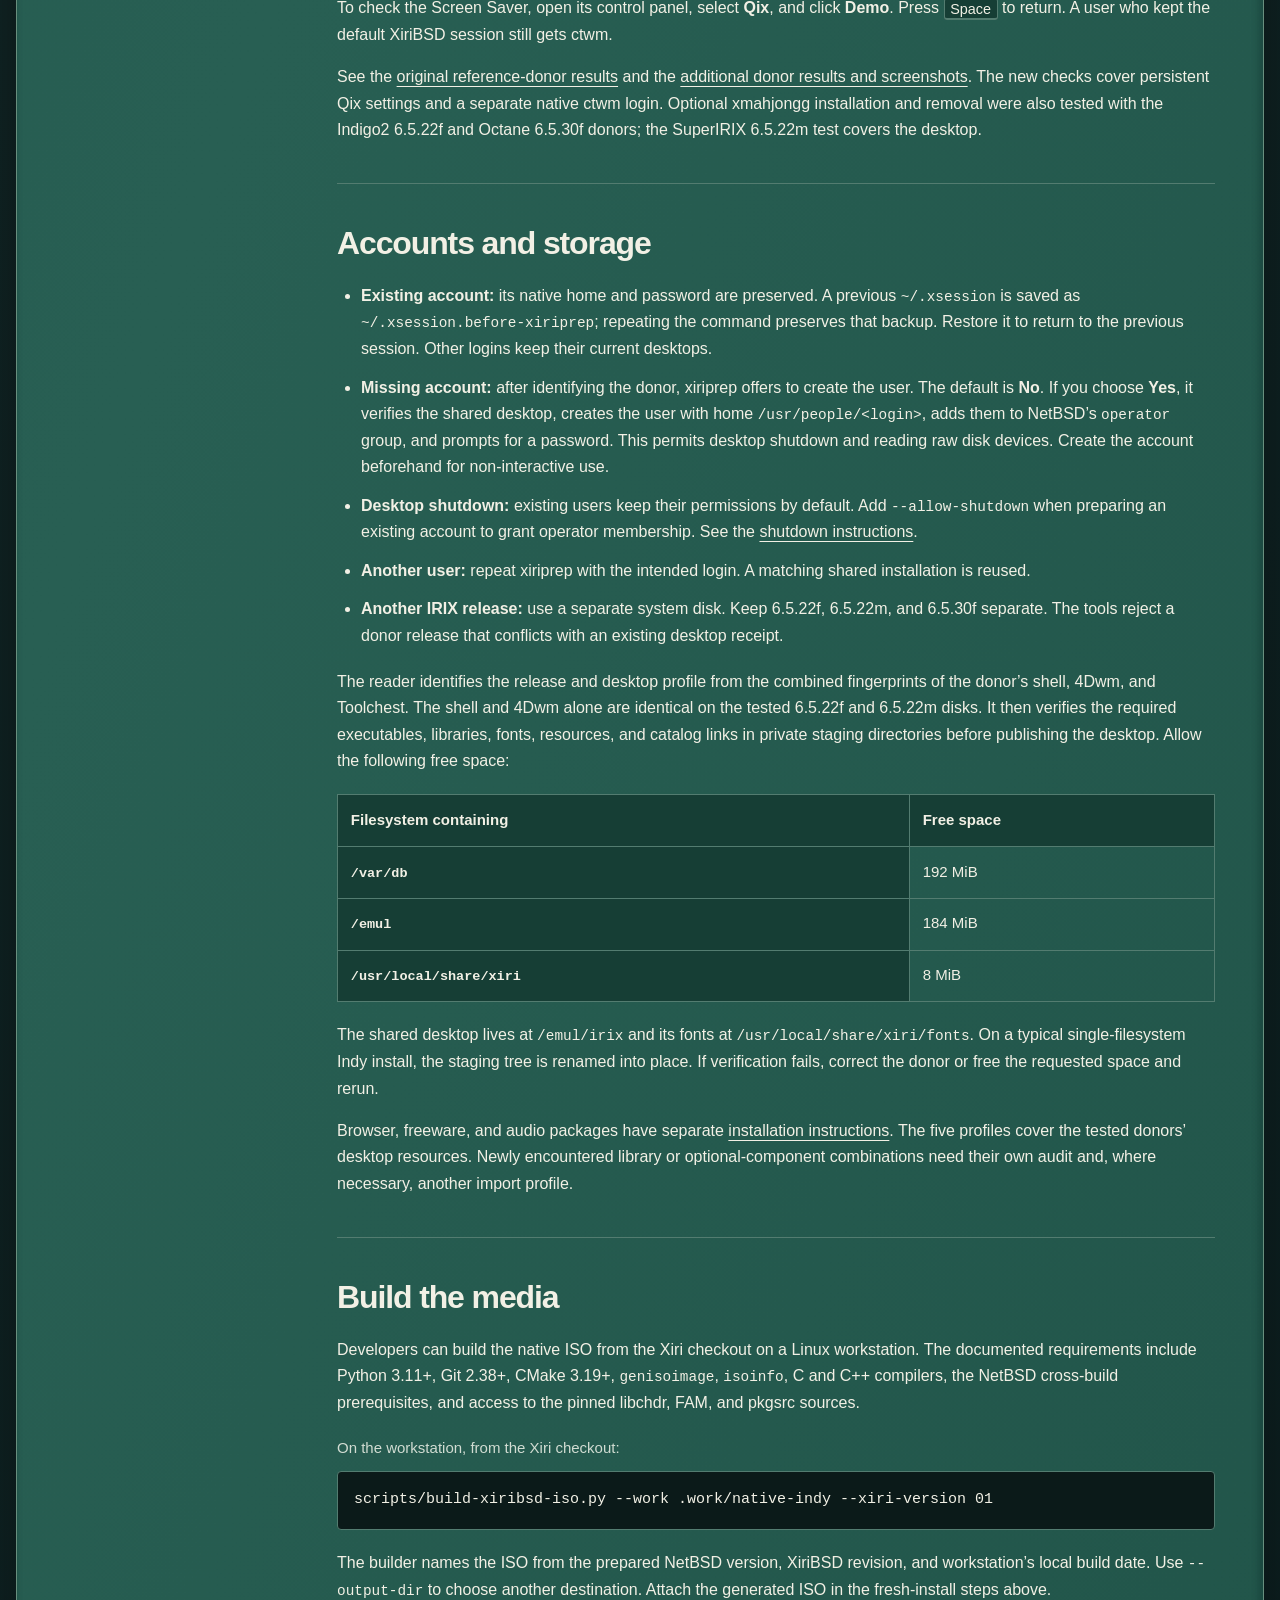
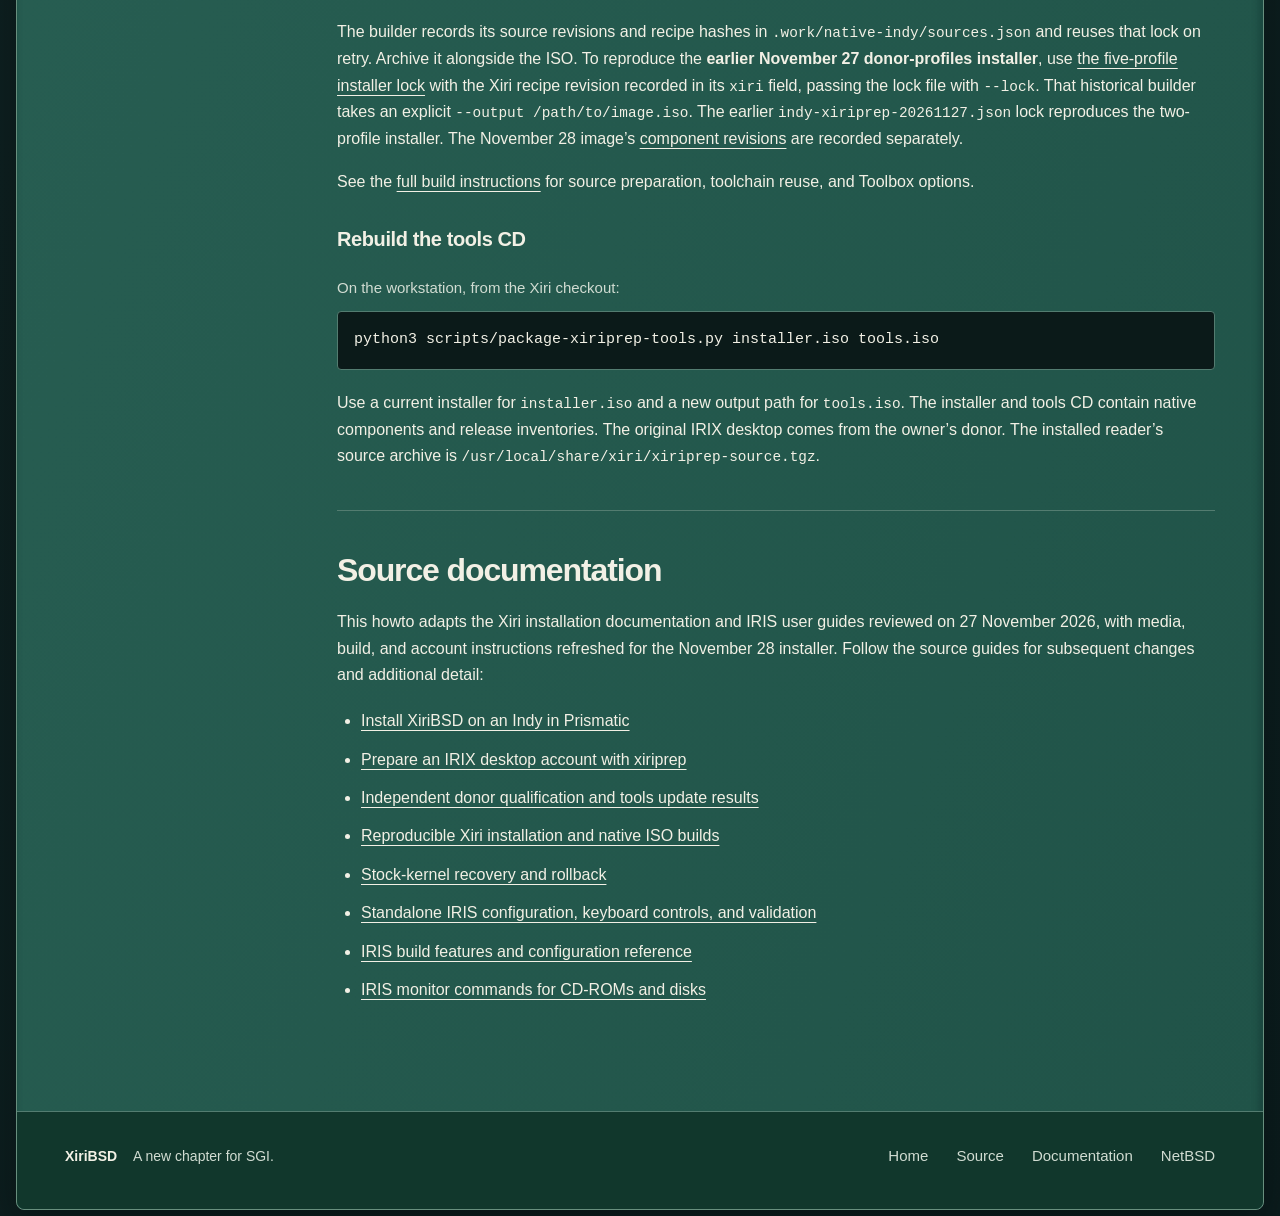
==== commit e23af5ee: "Publish November 28 ISO and SHA-256 download links" ====
--- a/website/public/installation.html
+++ b/website/public/installation.html
@@ -34,9 +34,9 @@
           <p class="eyebrow">SGI Indy · Prismatic or IRIS</p>
           <h1>Installation howto</h1>
           <p class="guide-summary">Install native XiriBSD first. Then run <code>xiriprep</code> on the installed system to prepare an IRIX desktop from your own donor image.</p>
-          <p class="guide-meta">Updated <time datetime="2026-11-27">27 November 2026</time> · Based on the Xiri and IRIS documentation</p>
+          <p class="guide-meta">Updated <time datetime="2026-11-28">28 November 2026</time> · Based on the Xiri and IRIS documentation</p>
           <div class="guide-notice">
-            <p><strong>Development media.</strong> Download links are temporarily unavailable; see <a href="./#downloads">Downloads</a> for availability. The filenames below identify development builds. This guide covers Indy emulation; physical workstation testing is still ahead.</p>
+            <p><strong>Development media.</strong> The 28 November Indy installer ISO and its SHA-256 checksum file are available from Google Drive through <a href="./#downloads">Downloads</a>. This guide covers Indy emulation; physical workstation testing is still ahead.</p>
           </div>
           <div class="guide-notice">
             <p><strong>IRIX disclaimer.</strong> We do not share, distribute, or host any proprietary IRIX code or any other part of IRIX. Our work is limited to providing an IRIX compatibility layer for NetBSD. Original IRIX executables, libraries, fonts, and artwork must come from your own installed donor image. <a href="./#disclaimer">Read the project disclaimer</a>.</p>
@@ -66,11 +66,14 @@
               <p>You can complete the native installation with just the ISO and a blank disk. The installer provides NetBSD, the Xiri compatibility module, native tools, and donor profiles; the first login opens native <strong>ctwm</strong>. All original IRIX executables, libraries, fonts, and desktop artwork come from your donor disk when you later run <code>xiriprep</code>.</p>
               <ul>
                 <li><a href="https://github.com/salvogendut/prismatic">Prismatic</a> or <a href="https://github.com/techomancer/iris">IRIS</a>, configured as an Indy with an R4400 or R5000 CPU, 256 MiB of RAM, and Newport graphics.</li>
-                <li>The installer <code>xiribsd-indy-donor-profiles-11.99.11.iso</code>, found under <code>.work/images/</code> in the Xiri checkout for the documented build.</li>
+                <li>The installer <code>xiribsd-11.99.11-01-2026-11-28.iso</code>, available with its <code>.iso.sha256</code> checksum file in <a href="./#downloads">Downloads</a>.</li>
                 <li>A new, blank 6144 MiB raw disk for XiriBSD. The installer will format this disk.</li>
                 <li>For the optional IRIX desktop, a standalone CHD or raw whole-disk image matching a supported donor profile. The reference releases are <strong>6.5.22f</strong> and <strong>6.5.30f</strong>; the current installer also recognizes the independently distributed <strong>SuperIRIX Indy 6.5.22m</strong>.</li>
               </ul>
-              <p>Prismatic is built on the IRIS emulator core. Choose either <a href="#prismatic-setup">Prismatic’s settings menus</a> or <a href="#iris-install">vanilla IRIS’s standalone window and TOML configuration</a>, then follow the same guest installation and donor-import steps.</p>
+              <p>Download the ISO and its checksum file into the same directory, then verify the image before attaching it.</p>
+              <p class="command-context">On a Linux workstation, from the download directory:</p>
+              <pre tabindex="0"><code class="language-sh">sha256sum -c xiribsd-11.99.11-01-2026-11-28.iso.sha256</code></pre>
+              <p>Proceed when the check reports <strong>OK</strong>. Prismatic is built on the IRIS emulator core. Choose either <a href="#prismatic-setup">Prismatic’s settings menus</a> or <a href="#iris-install">vanilla IRIS’s standalone window and TOML configuration</a>, then follow the same guest installation and donor-import steps.</p>
               <p>The same native installer includes all five desktop profiles below. Each installed system uses one donor release; keep separate system disks for 6.5.22f, 6.5.22m, and 6.5.30f.</p>
               <div class="table-scroll" tabindex="0" role="region" aria-label="Qualified donor profiles and Indy targets">
                 <table class="guide-table">
@@ -97,7 +100,7 @@
                   <tbody>
                     <tr><th scope="row">General</th><td>Indy; R4400 or R5000; 256 MiB RAM; default Newport graphics; <strong>Graphics</strong> console; <strong>PROM boot: Keep existing</strong>.</td></tr>
                     <tr><th scope="row">Media: SCSI ID 1</th><td>Choose <strong>New disk…</strong>, select <strong>Raw</strong>, enter <strong>6144 MiB</strong>, and choose a new filename such as <code>xiribsd-indy.raw</code>. Select <strong>Create disk and attach to draft</strong>.</td></tr>
-                    <tr><th scope="row">Media: SCSI ID 6</th><td>Attach <code>xiribsd-indy-donor-profiles-11.99.11.iso</code> as the <strong>CD-ROM</strong>.</td></tr>
+                    <tr><th scope="row">Media: SCSI ID 6</th><td>Attach <code>xiribsd-11.99.11-01-2026-11-28.iso</code> as the <strong>CD-ROM</strong>.</td></tr>
                   </tbody>
                 </table>
               </div>
@@ -144,7 +147,7 @@
 [[devices]]
 type = "cdrom"
 at = "scsi0/t6"
-path = "/absolute/path/to/xiribsd-indy-donor-profiles-11.99.11.iso"</code></pre>
+path = "/absolute/path/to/xiribsd-11.99.11-01-2026-11-28.iso"</code></pre>
               <p>The default build includes the Indy PROM. The disk receives writes directly because <code>overlay = false</code>. Keep deferred SCSI interrupts enabled for NetBSD. Relative paths resolve from the directory where you launch IRIS, so always run this machine from <code>xiribsd-indy</code>.</p>
               <p class="command-context">On your workstation, from the new Indy directory:</p>
               <pre tabindex="0"><code class="language-sh">/absolute/path/to/iris/target/release/iris --validate --config iris.toml
@@ -184,14 +187,15 @@
 
             <section class="guide-section" id="existing-indy" aria-labelledby="existing-title">
               <h2 id="existing-title">Use an existing Indy</h2>
-              <p>If your disk was installed from an earlier native or xiriprep ISO, update the tools and profiles without reinstalling. Boot that disk at SCSI ID 1. Attach <code>.work/images/xiriprep-indy-donor-profiles-tools.iso</code> through Prismatic’s <strong>F9 / Media / SCSI ID 6 / CD-ROM</strong> or <a href="#iris-media">IRIS’s CD picker</a>. Keep the previous tools CD and back up any customized installed tools before updating.</p>
+              <p>If your disk was installed from an earlier native or xiriprep ISO, update the tools and profiles without reinstalling. Boot that disk at SCSI ID 1. Attach <code>.work/images/xiriprep-indy-operator-tools.iso</code> through Prismatic’s <strong>F9 / Media / SCSI ID 6 / CD-ROM</strong> or <a href="#iris-media">IRIS’s CD picker</a>. Keep the previous tools CD and back up any customized installed tools before updating.</p>
               <p class="command-context">In a root shell inside the XiriBSD guest:</p>
               <pre tabindex="0"><code class="language-sh">mkdir -p /cdrom
 mount -r -t cd9660 /dev/cd0a /cdrom
 (cd / &amp;&amp; tar -xzpf /cdrom/xiriprep.tgz)
 umount /cdrom</code></pre>
-              <p>Eject the tools CD, then attach your donor media. The current <code>xiribsd-indy-donor-profiles-11.99.11.iso</code> already includes these tools and all five profiles.</p>
+              <p>Eject the tools CD, then attach your donor media. The current <code>xiribsd-11.99.11-01-2026-11-28.iso</code> already includes these tools and all five profiles. Its native components also include the account shutdown update, optical media support, and desktop microphone action. See the <a href="https://github.com/salvogendut/xiri/blob/main/docs/results/2026-11-28-indy-installer.md">November 28 installer contents and qualification results</a>.</p>
               <h3>Revert the tools update</h3>
+              <p>To return to the previous donor-profiles tools, reinstall <code>xiriprep-indy-donor-profiles-tools.iso</code> using the same commands. Account group memberships are stored separately in NetBSD’s <code>/etc/group</code>.</p>
               <p>If you previously used <code>xiriprep-indy-desktop-tools.iso</code>, reattach that CD and repeat the mount and extraction above. Restore customized tools from your backup. Follow the <a href="https://github.com/salvogendut/xiri/blob/main/docs/XIRIPREP.md#revert-the-tools-update">rollback instructions and hash checks</a> to remove the three added profiles only when they still match their shipped contents.</p>
               <p>This tools update and rollback preserved the existing 4Dwm account and preferences on both original reference releases. Kernel, module, and desktop runtime upgrades have separate recovery procedures.</p>
             </section>
@@ -259,7 +263,8 @@
               <h2 id="accounts-title">Accounts and storage</h2>
               <ul>
                 <li><strong>Existing account:</strong> its native home and password are preserved. A previous <code>~/.xsession</code> is saved as <code>~/.xsession.before-xiriprep</code>; repeating the command preserves that backup. Restore it to return to the previous session. Other logins keep their current desktops.</li>
-                <li><strong>Missing account:</strong> after identifying the donor, xiriprep offers to create the user. The default is <strong>No</strong>. If you choose <strong>Yes</strong>, it creates an ordinary user with home <code>/usr/people/&lt;login&gt;</code> and prompts for a password. Create the account beforehand for non-interactive use.</li>
+                <li><strong>Missing account:</strong> after identifying the donor, xiriprep offers to create the user. The default is <strong>No</strong>. If you choose <strong>Yes</strong>, it verifies the shared desktop, creates the user with home <code>/usr/people/&lt;login&gt;</code>, adds them to NetBSD’s <code>operator</code> group, and prompts for a password. This permits desktop shutdown and reading raw disk devices. Create the account beforehand for non-interactive use.</li>
+                <li><strong>Desktop shutdown:</strong> existing users keep their permissions by default. Add <code>--allow-shutdown</code> when preparing an existing account to grant operator membership. See the <a href="https://github.com/salvogendut/xiri/blob/main/docs/XIRIPREP.md#allow-desktop-shutdown-for-an-existing-account">shutdown instructions</a>.</li>
                 <li><strong>Another user:</strong> repeat xiriprep with the intended login. A matching shared installation is reused.</li>
                 <li><strong>Another IRIX release:</strong> use a separate system disk. Keep 6.5.22f, 6.5.22m, and 6.5.30f separate. The tools reject a donor release that conflicts with an existing desktop receipt.</li>
               </ul>
@@ -282,10 +287,9 @@
               <h2 id="build-title">Build the media</h2>
               <p>Developers can build the native ISO from the Xiri checkout on a Linux workstation. The documented requirements include Python 3.11+, Git 2.38+, CMake 3.19+, <code>genisoimage</code>, <code>isoinfo</code>, C and C++ compilers, the NetBSD cross-build prerequisites, and access to the pinned libchdr, FAM, and pkgsrc sources.</p>
               <p class="command-context">On the workstation, from the Xiri checkout:</p>
-              <pre tabindex="0"><code class="language-sh">scripts/build-xiribsd-iso.py --work .work/native-indy \
-    --output .work/images/xiribsd-indy-native.iso</code></pre>
-              <p>The output filename is selectable. When using this example, attach the generated <code>xiribsd-indy-native.iso</code> as the installer CD in the fresh-install steps above.</p>
-              <p>The builder records its source revisions and recipe hashes in <code>.work/native-indy/sources.json</code> and reuses that lock on retry. Archive it alongside the ISO. To reproduce the current installer with all five profiles, use <a href="https://github.com/salvogendut/xiri/blob/main/lab/native-iso/indy-owner-donors-20261127.json">the five-profile installer lock</a> with the Xiri recipe revision recorded in its <code>xiri</code> field, passing the lock file with <code>--lock</code>. The earlier <code>indy-xiriprep-20261127.json</code> lock reproduces the two-profile installer.</p>
+              <pre tabindex="0"><code class="language-sh">scripts/build-xiribsd-iso.py --work .work/native-indy --xiri-version 01</code></pre>
+              <p>The builder names the ISO from the prepared NetBSD version, XiriBSD revision, and workstation’s local build date. Use <code>--output-dir</code> to choose another destination. Attach the generated ISO in the fresh-install steps above.</p>
+              <p>The builder records its source revisions and recipe hashes in <code>.work/native-indy/sources.json</code> and reuses that lock on retry. Archive it alongside the ISO. To reproduce the <strong>earlier November 27 donor-profiles installer</strong>, use <a href="https://github.com/salvogendut/xiri/blob/main/lab/native-iso/indy-owner-donors-20261127.json">the five-profile installer lock</a> with the Xiri recipe revision recorded in its <code>xiri</code> field, passing the lock file with <code>--lock</code>. That historical builder takes an explicit <code>--output /path/to/image.iso</code>. The earlier <code>indy-xiriprep-20261127.json</code> lock reproduces the two-profile installer. The November 28 image’s <a href="https://github.com/salvogendut/xiri/blob/main/docs/results/2026-11-28-indy-installer.md#contents">component revisions</a> are recorded separately.</p>
               <p>See the <a href="https://github.com/salvogendut/xiri/blob/main/docs/XIRI-INSTALLATION.md#build-the-native-indy-iso">full build instructions</a> for source preparation, toolchain reuse, and Toolbox options.</p>
               <h3>Rebuild the tools CD</h3>
               <p class="command-context">On the workstation, from the Xiri checkout:</p>
@@ -295,7 +299,7 @@
 
             <section class="guide-section" id="source-docs" aria-labelledby="sources-title">
               <h2 id="sources-title">Source documentation</h2>
-              <p>This howto adapts the Xiri installation documentation and IRIS user guides reviewed on 27 November 2026. Follow the source guides for subsequent changes and additional detail:</p>
+              <p>This howto adapts the Xiri installation documentation and IRIS user guides reviewed on 27 November 2026, with media, build, and account instructions refreshed for the November 28 installer. Follow the source guides for subsequent changes and additional detail:</p>
               <ul>
                 <li><a href="https://github.com/salvogendut/xiri/blob/main/docs/INSTALL-INDY-PRISMATIC.md">Install XiriBSD on an Indy in Prismatic</a></li>
                 <li><a href="https://github.com/salvogendut/xiri/blob/main/docs/XIRIPREP.md">Prepare an IRIX desktop account with xiriprep</a></li>
